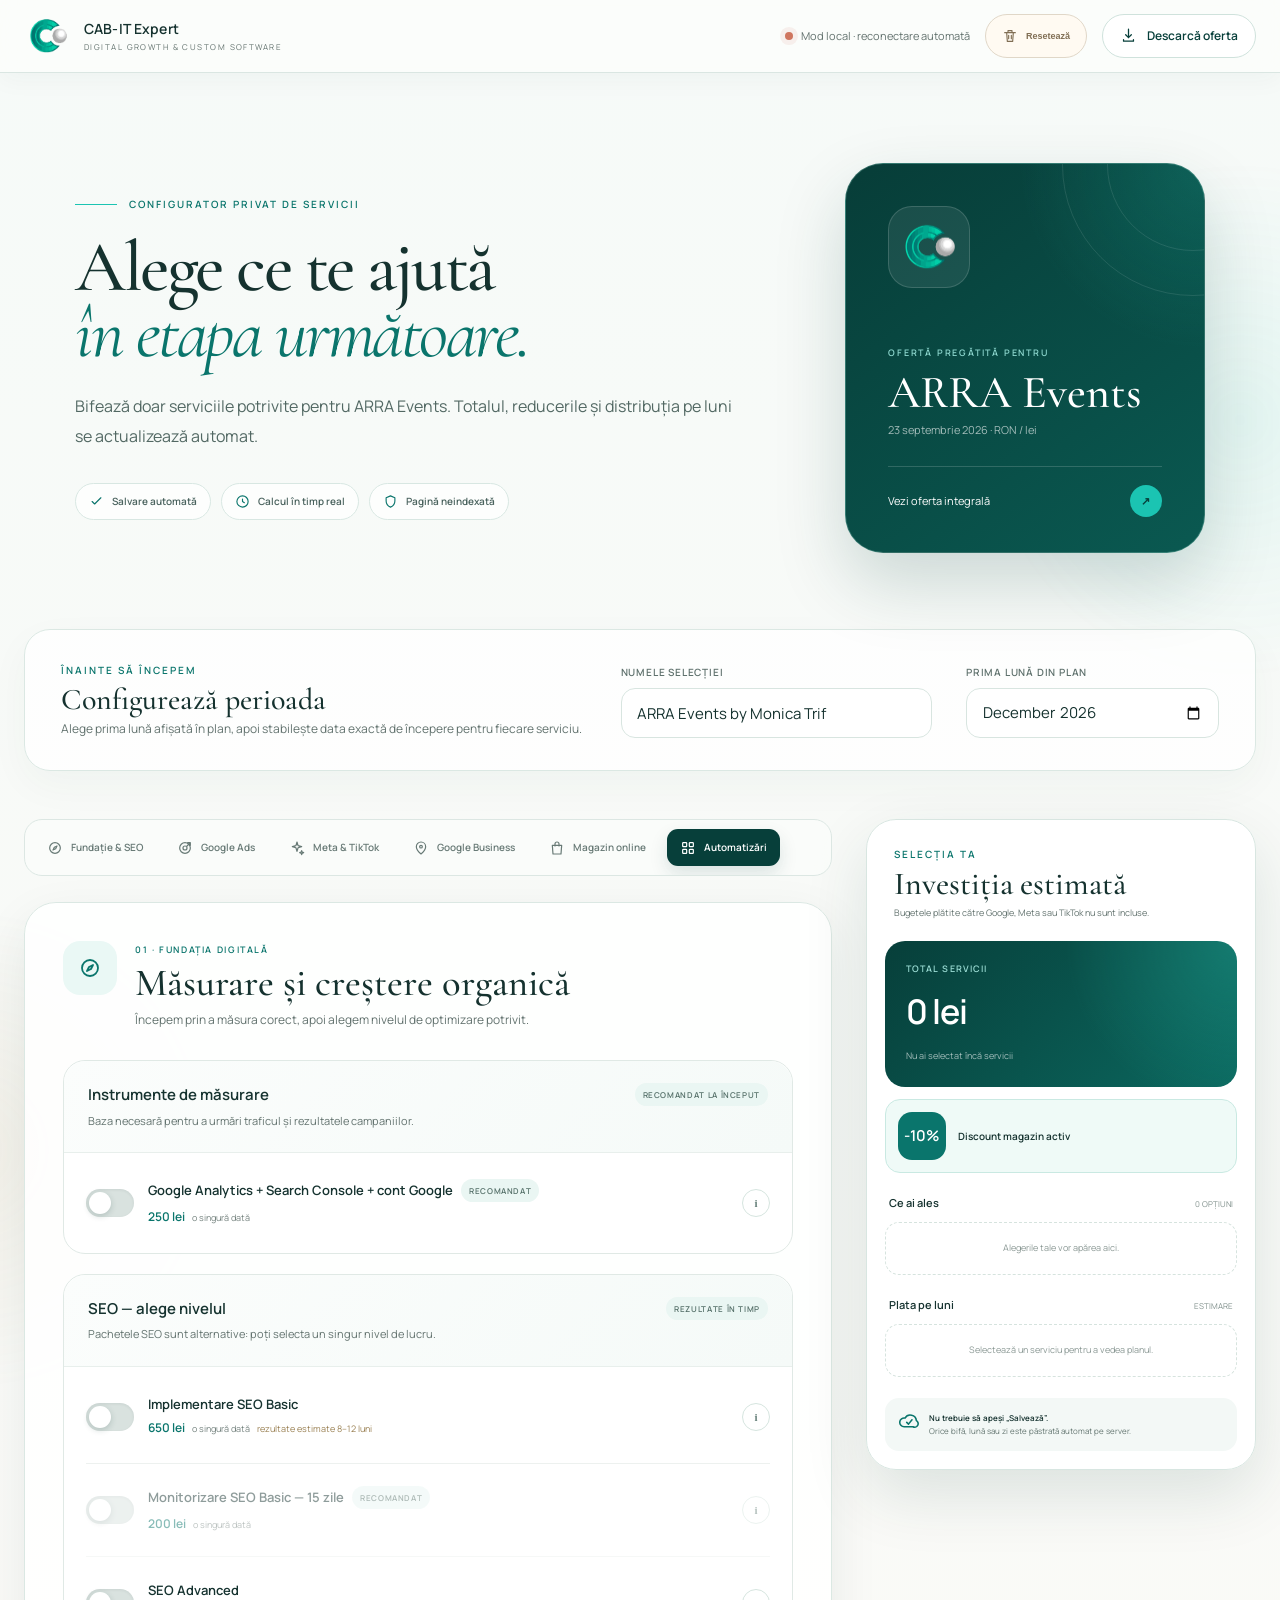
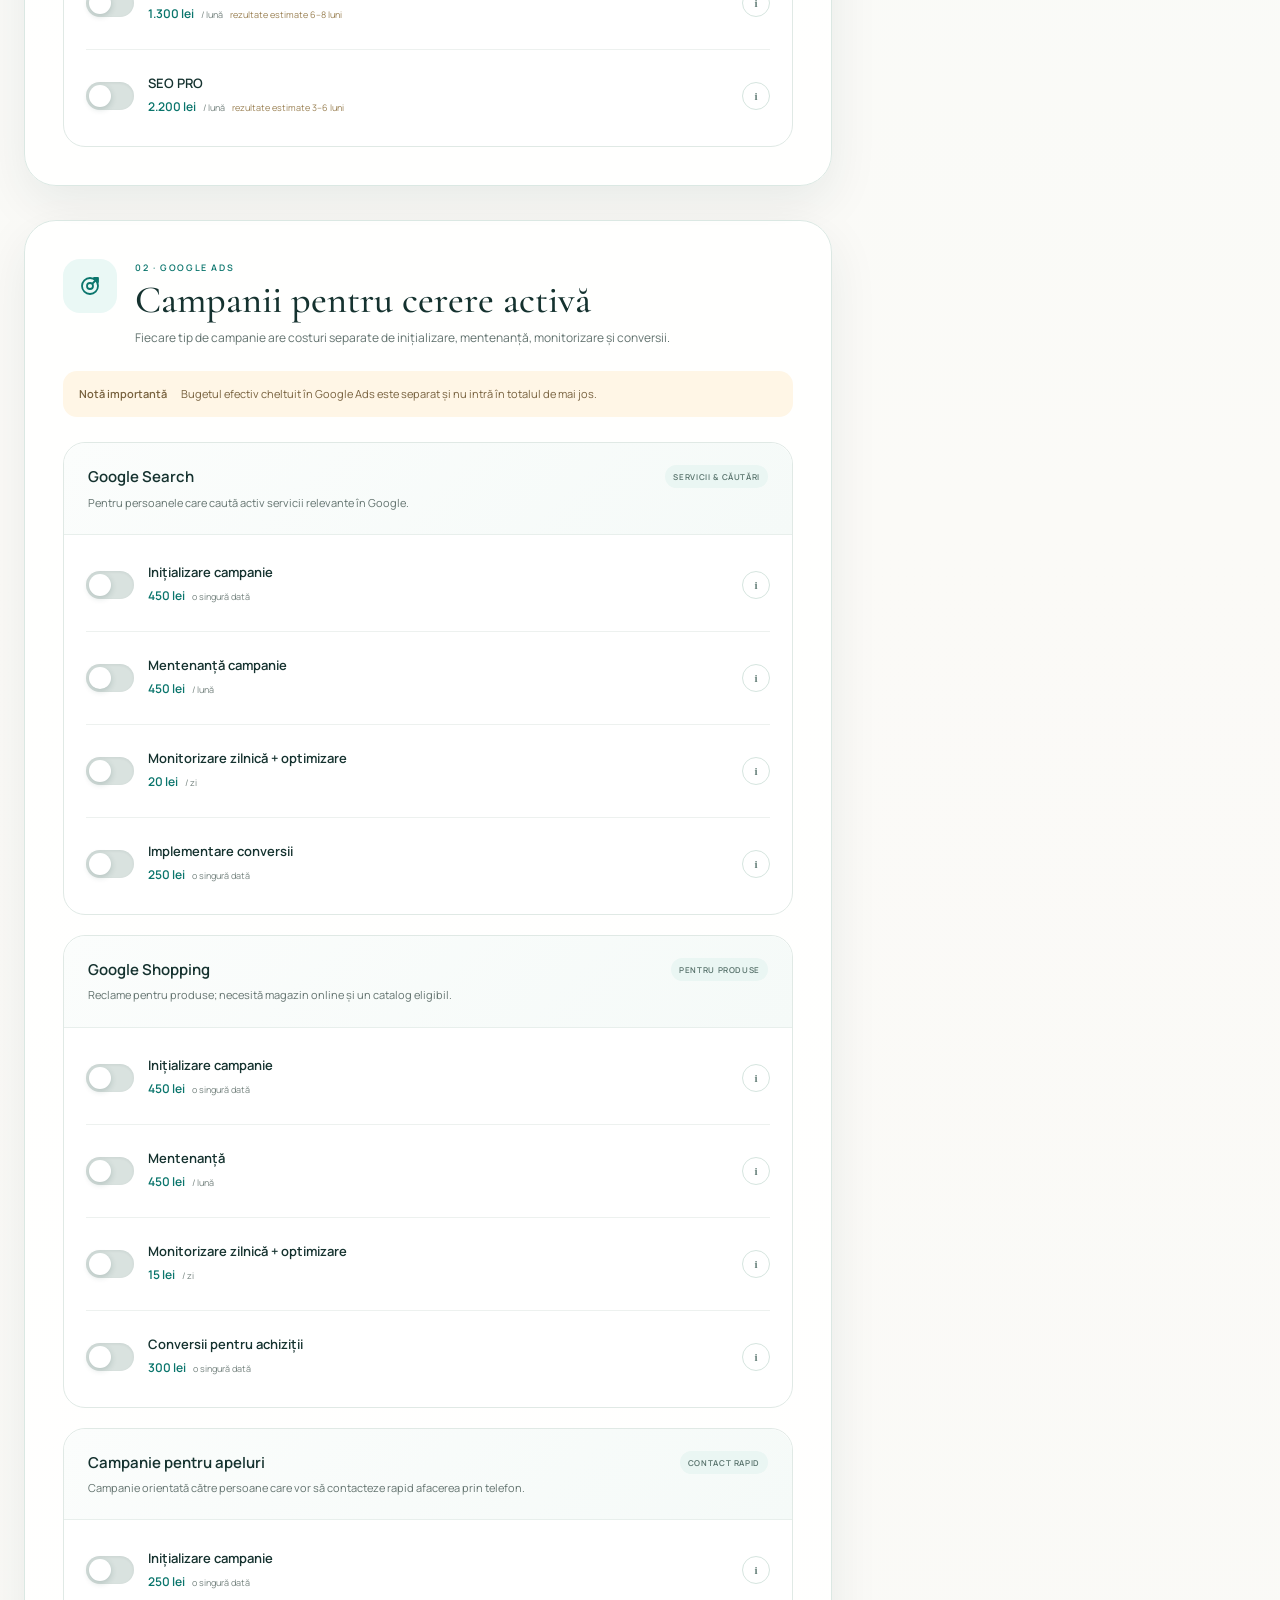
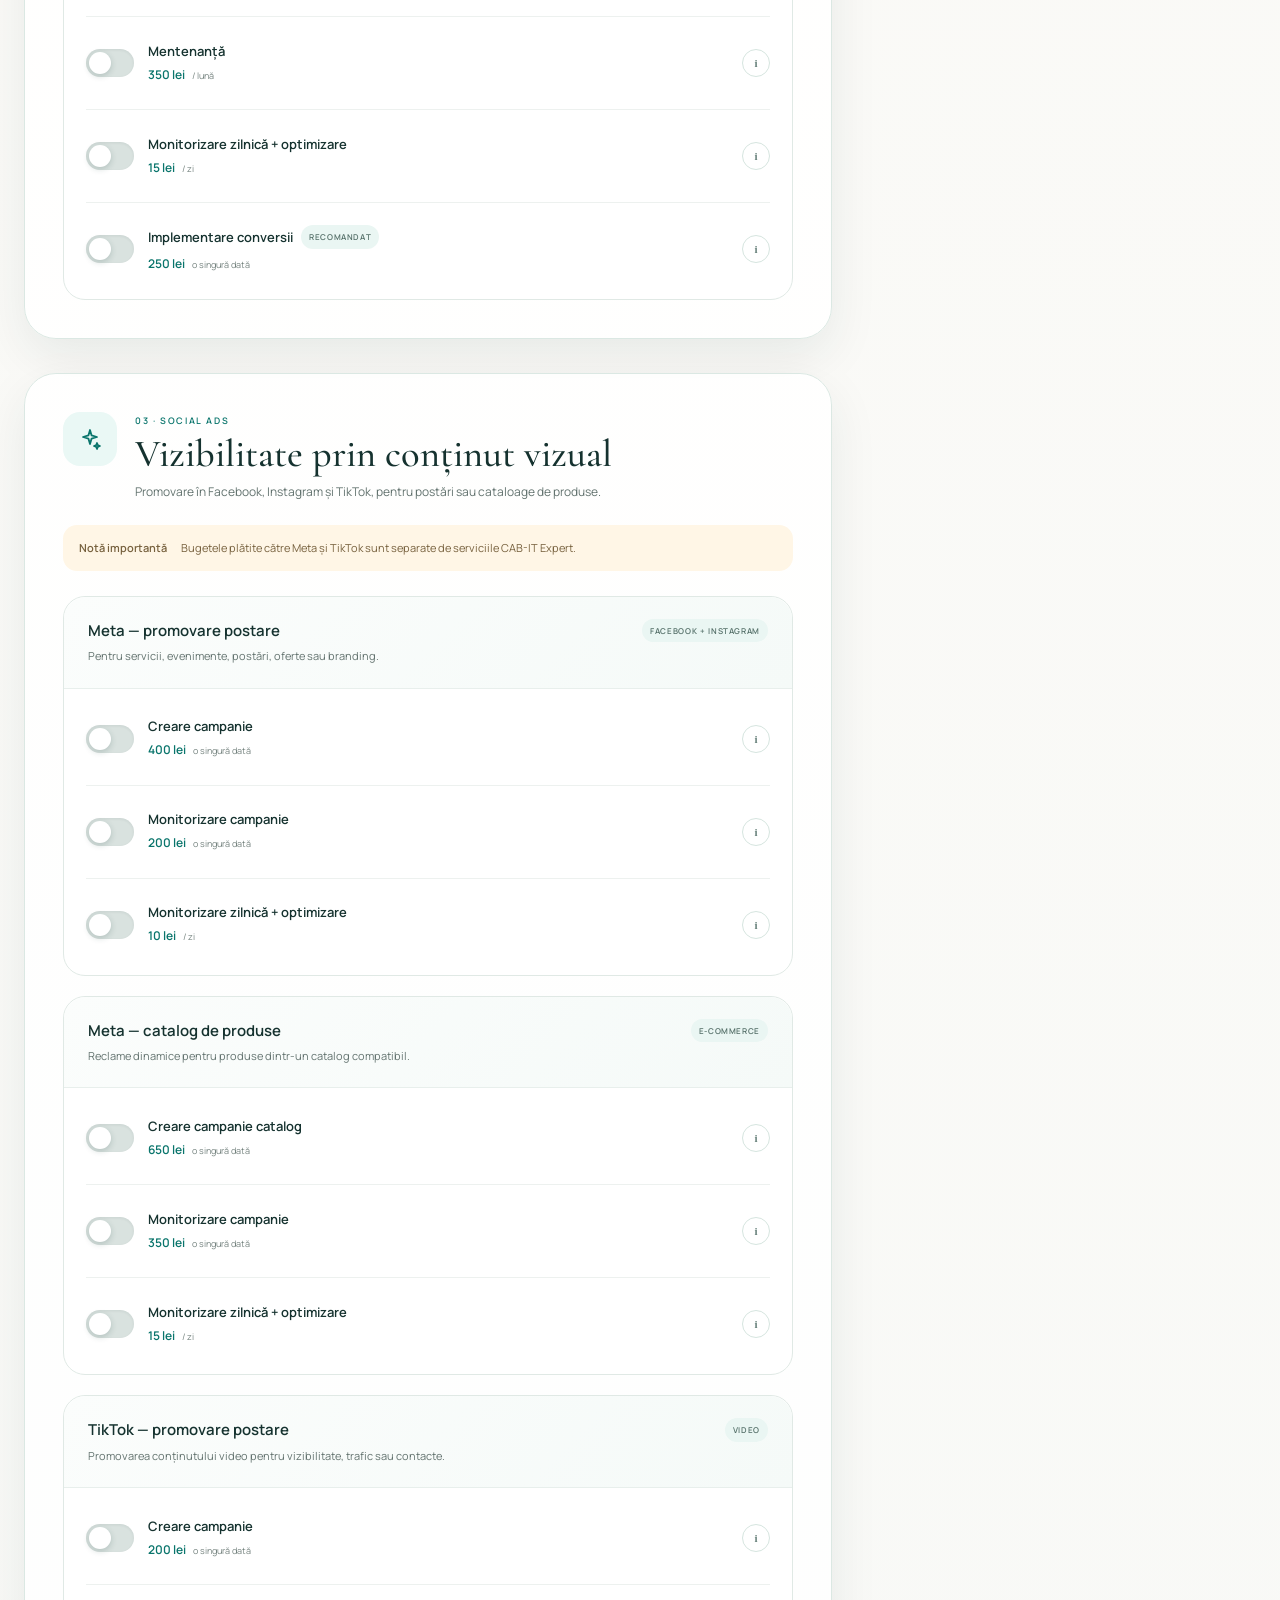
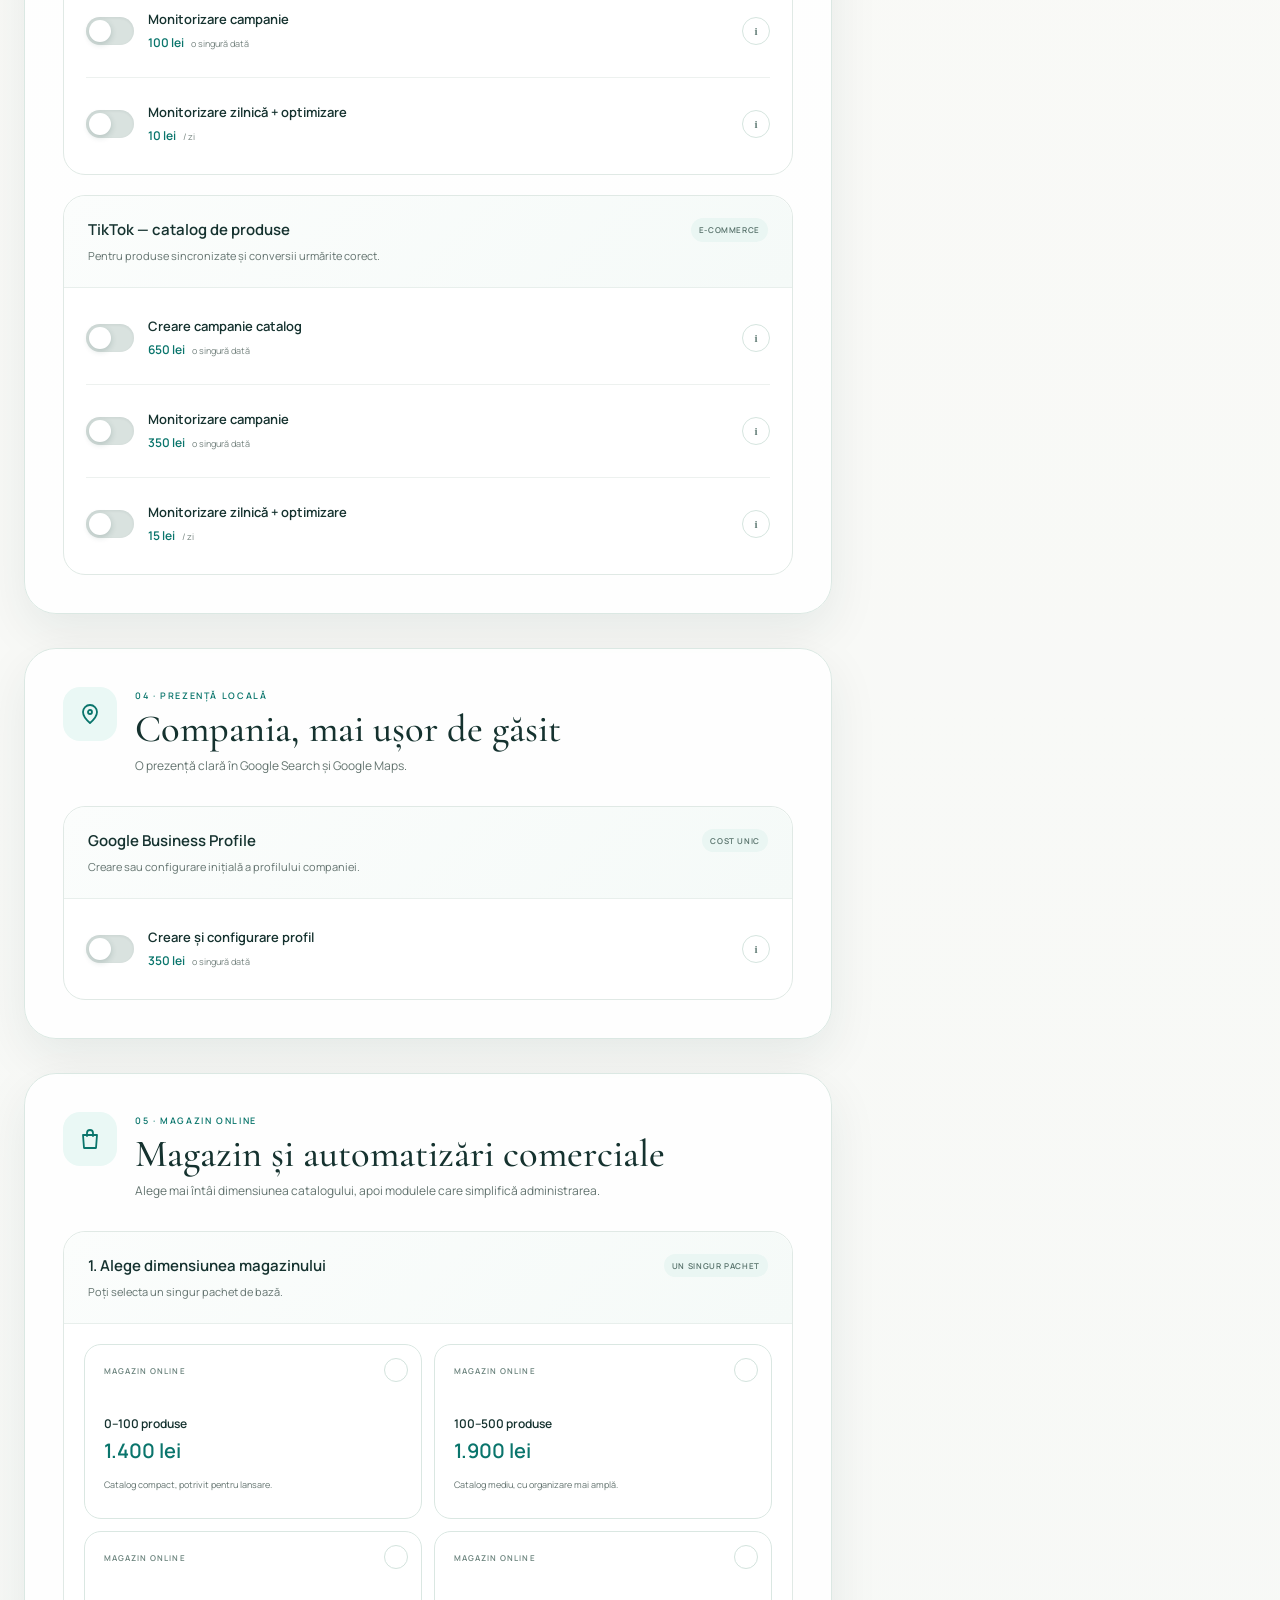
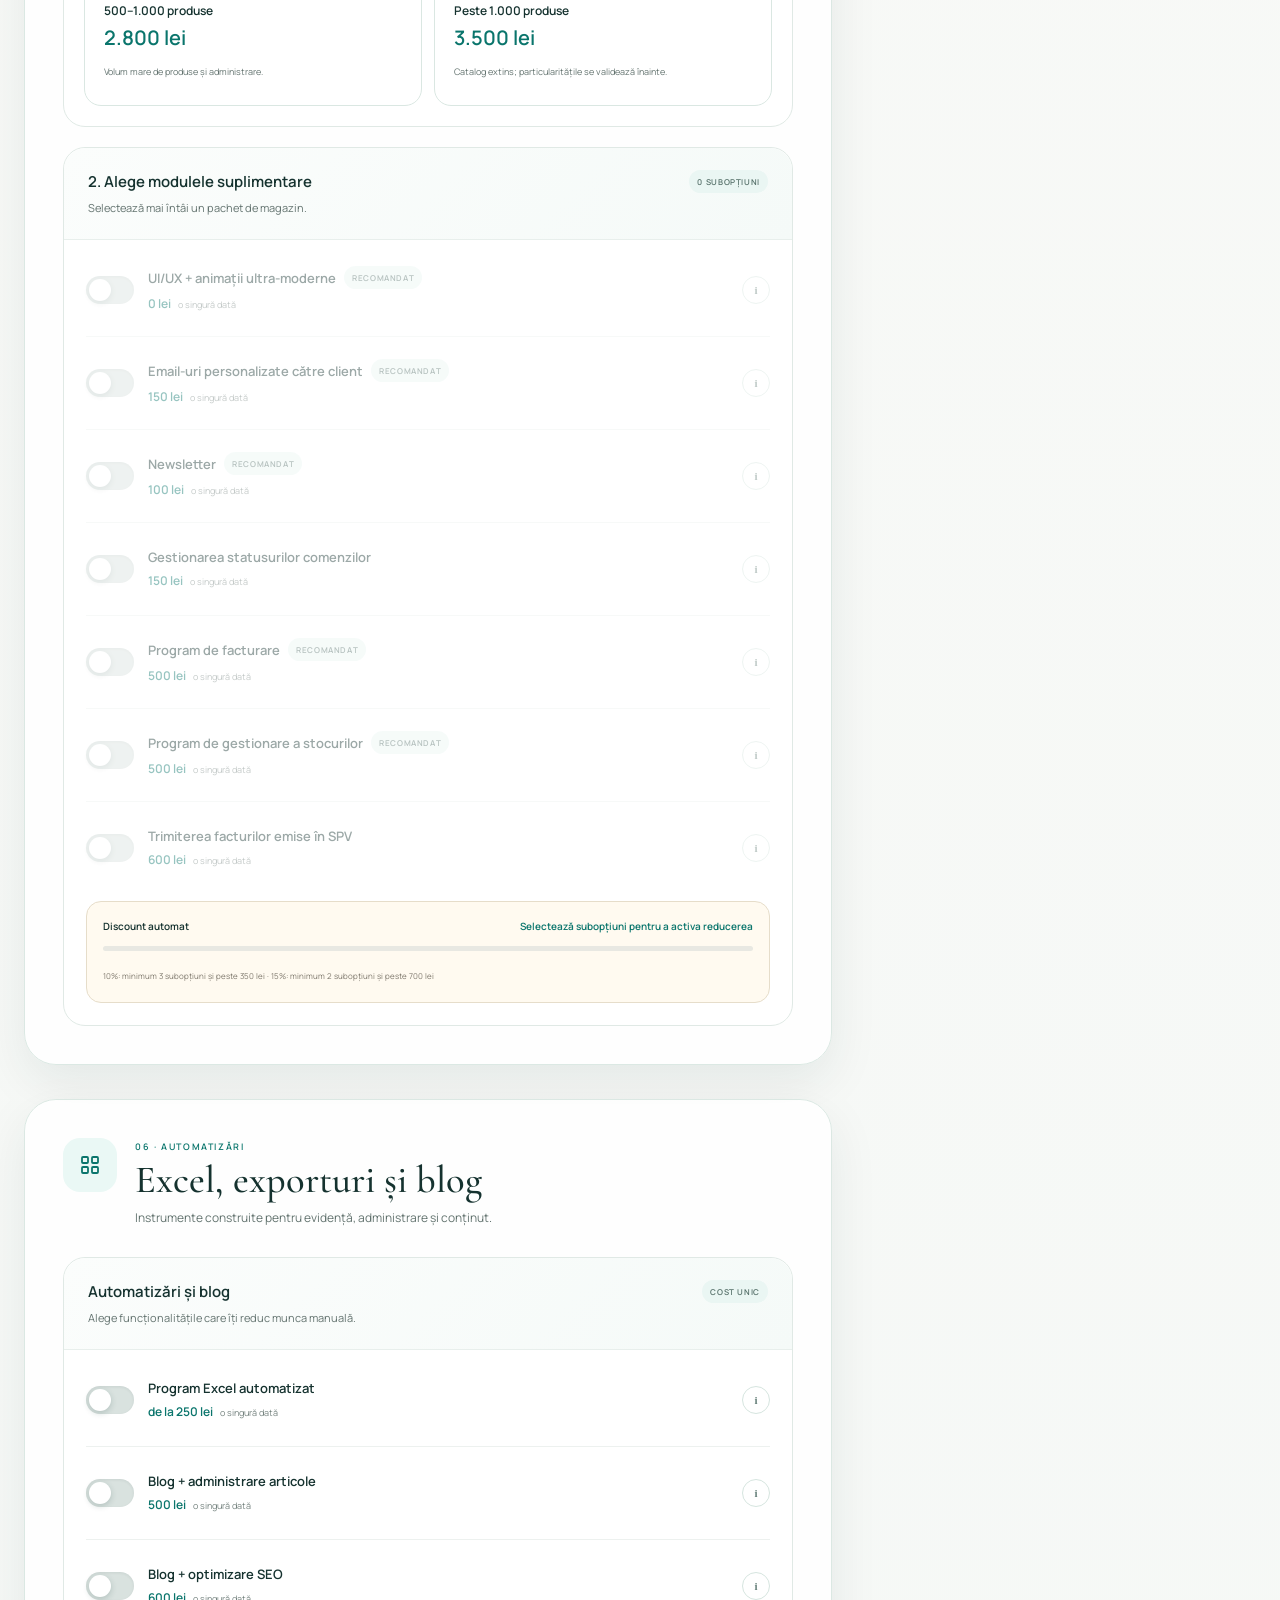
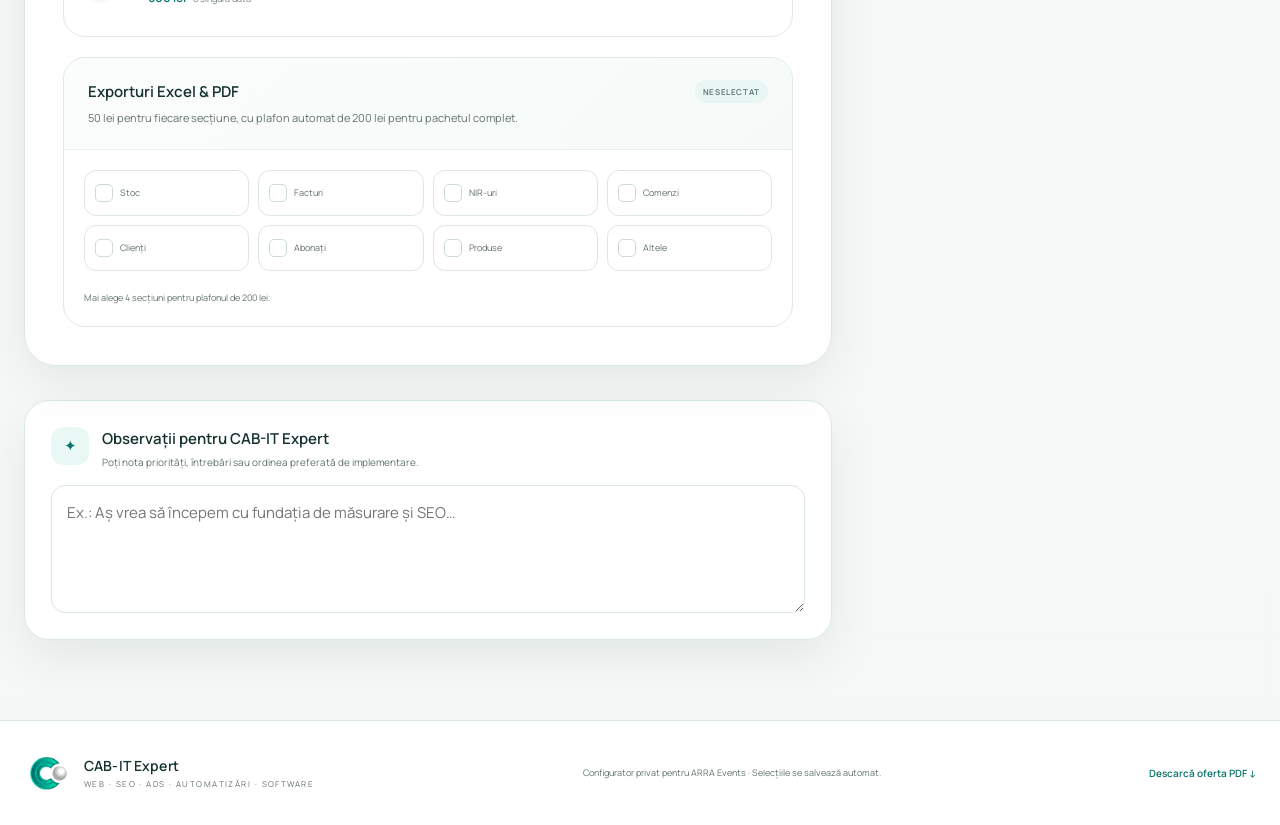
==== cabitexpert/alege-urmatoarele-servicii/index.html @ 5312bb52 "Add private CAB-IT service configurator" ====
<!doctype html>
<html lang="ro">
<head>
  <meta charset="utf-8">
  <meta name="viewport" content="width=device-width, initial-scale=1, viewport-fit=cover">
  <meta name="robots" content="noindex, nofollow, noarchive, nosnippet, noimageindex">
  <meta name="googlebot" content="noindex, nofollow, noarchive, nosnippet, noimageindex">
  <meta name="referrer" content="same-origin">
  <meta name="theme-color" content="#083f3a">
  <title>Alege următoarele servicii | CAB-IT Expert</title>
  <link rel="stylesheet" href="assets/styles.css?v=20260923-3">
</head>
<body>
  <div class="ambient ambient-one" aria-hidden="true"></div>
  <div class="ambient ambient-two" aria-hidden="true"></div>

  <header class="topbar">
    <a class="brand" href="https://cab-it.ro/" target="_blank" rel="noopener noreferrer" aria-label="CAB-IT Expert">
      <img src="assets/cab-it-mark.png" width="516" height="484" alt="">
      <span><strong>CAB-IT Expert</strong><small>Digital Growth &amp; Custom Software</small></span>
    </a>
    <div class="top-actions">
      <div class="save-state" id="save-state" role="status" aria-live="polite">
        <span class="save-dot"></span><span id="save-label">Se conectează…</span>
      </div>
      <button class="reset-button" id="reset-selection" type="button">
        <svg viewBox="0 0 24 24" aria-hidden="true"><path d="M4 7h16M9 7V4h6v3m-8 0 1 13h8l1-13M10 11v5m4-5v5"/></svg>
        <span>Resetează</span>
      </button>
      <a class="pdf-button" href="oferta-cab-it-expert-arra-events-2026.pdf" download>
        <svg viewBox="0 0 24 24" aria-hidden="true"><path d="M12 3v12m0 0 4-4m-4 4-4-4M5 18v2h14v-2"/></svg>
        <span>Descarcă oferta</span>
      </a>
    </div>
  </header>

  <main>
    <section class="hero">
      <div class="hero-copy">
        <p class="kicker"><span></span> CONFIGURATOR PRIVAT DE SERVICII</p>
        <h1>Alege ce te ajută<br><em>în etapa următoare.</em></h1>
        <p class="hero-lead">Bifează doar serviciile potrivite pentru ARRA Events. Totalul, reducerile și distribuția pe luni se actualizează automat.</p>
        <div class="hero-pills" aria-label="Avantaje">
          <span><svg viewBox="0 0 24 24" aria-hidden="true"><path d="m5 12 4 4L19 6"/></svg> Salvare automată</span>
          <span><svg viewBox="0 0 24 24" aria-hidden="true"><path d="M12 21a9 9 0 1 0 0-18 9 9 0 0 0 0 18Zm0-13v4l3 2"/></svg> Calcul în timp real</span>
          <span><svg viewBox="0 0 24 24" aria-hidden="true"><path d="M12 3 5 6v5c0 4.6 2.8 8 7 10 4.2-2 7-5.4 7-10V6l-7-3Z"/></svg> Pagină neindexată</span>
        </div>
      </div>
      <div class="hero-card">
        <div class="hero-mark"><img src="assets/cab-it-mark.png" width="516" height="484" alt="CAB-IT Expert"></div>
        <p>OFERTĂ PREGĂTITĂ PENTRU</p>
        <h2>ARRA Events</h2>
        <span>23 septembrie 2026 · RON / lei</span>
        <a href="oferta-cab-it-expert-arra-events-2026.pdf" target="_blank" rel="noopener noreferrer">Vezi oferta integrală <b>↗</b></a>
      </div>
    </section>

    <section class="setup-panel" aria-labelledby="setup-title">
      <div>
        <p class="section-number">ÎNAINTE SĂ ÎNCEPEM</p>
        <h2 id="setup-title">Configurează perioada</h2>
        <p>Alege prima lună afișată în plan, apoi stabilește data exactă de începere pentru fiecare serviciu.</p>
      </div>
      <label class="field">
        <span>Numele selecției</span>
        <input id="client-name" type="text" maxlength="100" value="ARRA Events by Monica Trif" autocomplete="organization">
      </label>
      <label class="field">
        <span>Prima lună din plan</span>
        <input id="start-month" type="month">
      </label>
    </section>

    <div class="page-grid">
      <div class="catalog-column">
        <nav class="category-nav" id="category-nav" aria-label="Categorii de servicii"></nav>
        <div id="catalog" class="catalog" aria-live="polite"></div>
        <section class="notes-panel">
          <div class="notes-icon" aria-hidden="true">✦</div>
          <div>
            <label for="selection-notes">Observații pentru CAB-IT Expert</label>
            <p>Poți nota priorități, întrebări sau ordinea preferată de implementare.</p>
          </div>
          <textarea id="selection-notes" maxlength="1500" rows="4" placeholder="Ex.: Aș vrea să începem cu fundația de măsurare și SEO…"></textarea>
        </section>
      </div>

      <aside class="summary" id="summary" aria-labelledby="summary-title">
        <div class="summary-head">
          <p class="section-number">SELECȚIA TA</p>
          <h2 id="summary-title">Investiția estimată</h2>
          <p>Bugetele plătite către Google, Meta sau TikTok nu sunt incluse.</p>
        </div>
        <div class="total-card">
          <span>Total servicii</span>
          <strong id="grand-total">0 lei</strong>
          <small id="total-caption">Nu ai selectat încă servicii</small>
        </div>
        <div class="discount-card" id="discount-card" hidden>
          <span class="discount-badge" id="discount-badge">-10%</span>
          <div><strong>Discount magazin activ</strong><small id="discount-copy"></small></div>
        </div>
        <div class="summary-section">
          <div class="summary-title-row"><h3>Ce ai ales</h3><span id="selected-count">0 opțiuni</span></div>
          <div id="selected-list" class="selected-list"><p class="empty-state">Alegerile tale vor apărea aici.</p></div>
        </div>
        <div class="summary-section">
          <div class="summary-title-row"><h3>Plata pe luni</h3><span>estimare</span></div>
          <div id="monthly-plan" class="monthly-plan"><p class="empty-state">Selectează un serviciu pentru a vedea planul.</p></div>
        </div>
        <div class="autosave-note">
          <svg viewBox="0 0 24 24" aria-hidden="true"><path d="M7 18a5 5 0 1 1 1-9.9A7 7 0 0 1 21 11a4 4 0 0 1-4 7H7Zm3-5 2 2 4-5"/></svg>
          <p><strong>Nu trebuie să apeși „Salvează”.</strong> Orice bifă, lună sau zi este păstrată automat pe server.</p>
        </div>
      </aside>
    </div>
  </main>

  <button class="mobile-total" id="mobile-total" type="button" aria-controls="summary">
    <span><small>Total estimat</small><strong id="mobile-total-value">0 lei</strong></span><b>Vezi sumarul ↑</b>
  </button>

  <div class="toast" id="toast" role="status" aria-live="polite"></div>

  <footer>
    <div class="footer-brand"><img src="assets/cab-it-mark.png" width="516" height="484" alt=""><span><strong>CAB-IT Expert</strong><small>Web · SEO · Ads · Automatizări · Software</small></span></div>
    <p>Configurator privat pentru ARRA Events · Selecțiile se salvează automat.</p>
    <a href="oferta-cab-it-expert-arra-events-2026.pdf" download>Descarcă oferta PDF ↓</a>
  </footer>

  <script src="assets/config.js?v=20260923-3"></script>
  <script src="assets/app.js?v=20260923-3"></script>
</body>
</html>
---- cabitexpert/alege-urmatoarele-servicii/assets/styles.css ----
@font-face{font-family:Manrope;src:url('../../../assets/fonts/manrope.ttf') format('truetype');font-display:swap;font-weight:400}
@font-face{font-family:Manrope;src:url('../../../assets/fonts/manrope-semibold.ttf') format('truetype');font-display:swap;font-weight:600 800}
@font-face{font-family:Cormorant;src:url('../../../assets/fonts/cormorant-medium.ttf') format('truetype');font-display:swap;font-weight:500}
@font-face{font-family:Cormorant;src:url('../../../assets/fonts/cormorant-italic.ttf') format('truetype');font-display:swap;font-style:italic}
:root{--ink:#15322f;--muted:#63736f;--teal:#0a756c;--teal-dark:#073f3a;--mint:#1bc4b2;--mint-pale:#eaf8f5;--cream:#fbfaf7;--sand:#f0e8d9;--gold:#b59662;--line:#dfe8e4;--white:#fff;--danger:#a2473d;--shadow:0 18px 50px rgba(15,57,52,.08);--radius:26px;--ease:cubic-bezier(.2,.8,.2,1)}
*{box-sizing:border-box}
html{scroll-behavior:smooth;scroll-padding-top:104px}
body{margin:0;color:var(--ink);background:linear-gradient(180deg,#f6faf8 0,#fbfaf7 24%,#f5f8f6 100%);font-family:Manrope,Arial,sans-serif;font-size:15px;line-height:1.65;min-width:320px}
button,input,textarea{font:inherit}
button,a{color:inherit}
button{cursor:pointer}
a{text-decoration:none}
svg{display:block;fill:none;stroke:currentColor;stroke-width:1.8;stroke-linecap:round;stroke-linejoin:round}
.ambient{position:fixed;pointer-events:none;z-index:-1;border-radius:50%;filter:blur(2px)}
.ambient-one{width:540px;height:540px;right:-230px;top:150px;background:radial-gradient(circle,rgba(27,196,178,.09),transparent 68%)}
.ambient-two{width:500px;height:500px;left:-280px;top:900px;background:radial-gradient(circle,rgba(181,150,98,.1),transparent 68%)}
.topbar{position:sticky;z-index:50;top:0;display:flex;align-items:center;justify-content:space-between;gap:24px;padding:12px max(24px,calc((100vw - 1480px)/2));border-bottom:1px solid rgba(211,226,220,.8);background:rgba(252,253,251,.88);backdrop-filter:blur(20px);box-shadow:0 8px 24px rgba(18,58,53,.035)}
.brand,.footer-brand{display:flex;align-items:center;gap:12px}
.brand img,.footer-brand img{width:48px;height:48px;object-fit:contain}
.brand span,.footer-brand span{display:grid;line-height:1.2}
.brand strong,.footer-brand strong{font-size:14px;letter-spacing:.01em}
.brand small,.footer-brand small{margin-top:4px;color:var(--muted);font-size:8px;letter-spacing:.18em;text-transform:uppercase}
.top-actions{display:flex;align-items:center;gap:15px}
.save-state{display:flex;align-items:center;gap:8px;color:var(--muted);font-size:11px;white-space:nowrap}
.save-dot{width:8px;height:8px;border-radius:50%;background:#d7a84d;box-shadow:0 0 0 5px rgba(215,168,77,.1);animation:pulse 1.4s infinite}
.save-state.saved .save-dot{background:#17ad78;box-shadow:0 0 0 5px rgba(23,173,120,.1);animation:none}
.save-state.synced .save-dot{background:#2a9fc7;box-shadow:0 0 0 5px rgba(42,159,199,.1)}
.save-state.offline .save-dot{background:#cf765f;box-shadow:0 0 0 5px rgba(207,118,95,.1);animation:none}
@keyframes pulse{50%{opacity:.45;transform:scale(.85)}}
.pdf-button{display:flex;align-items:center;gap:10px;padding:11px 17px;border:1px solid #cfe2dc;border-radius:999px;color:var(--teal-dark);background:white;font-size:12px;font-weight:700;transition:.25s var(--ease)}
.pdf-button svg{width:17px;height:17px}.pdf-button:hover{transform:translateY(-2px);border-color:#93c9bd;box-shadow:0 9px 26px rgba(9,93,84,.1)}
main{width:min(1480px,calc(100% - 48px));margin:auto;padding-bottom:80px}
.hero{display:grid;grid-template-columns:minmax(0,1.3fr) minmax(340px,.7fr);gap:clamp(50px,8vw,130px);align-items:center;padding:90px 4vw 76px}
.kicker,.section-number{margin:0;color:var(--teal);font-size:10px;font-weight:700;letter-spacing:.2em;text-transform:uppercase}
.kicker{display:flex;align-items:center;gap:12px}.kicker span{width:42px;height:1px;background:var(--mint)}
.hero h1{margin:22px 0 24px;font:500 clamp(52px,5.6vw,86px)/.93 Cormorant,Georgia,serif;letter-spacing:-.035em}.hero h1 em{color:var(--teal);font-weight:500}
.hero-lead{max-width:660px;margin:0;color:#526863;font-size:16px;line-height:1.85}
.hero-pills{display:flex;flex-wrap:wrap;gap:10px;margin-top:32px}.hero-pills span{display:flex;align-items:center;gap:8px;padding:9px 13px;border:1px solid #d8e7e2;border-radius:999px;background:rgba(255,255,255,.7);color:#49625d;font-size:10px;font-weight:600}.hero-pills svg{width:15px;height:15px;color:var(--teal)}
.hero-card{position:relative;overflow:hidden;min-height:390px;padding:42px;border:1px solid rgba(144,205,194,.32);border-radius:38px;color:white;background:radial-gradient(circle at 100% 0,rgba(39,210,190,.18),transparent 35%),linear-gradient(145deg,#073d38,#0a5951);box-shadow:0 30px 70px rgba(5,61,55,.18)}
.hero-card::before,.hero-card::after{content:'';position:absolute;border:1px solid rgba(255,255,255,.1);border-radius:50%}.hero-card::before{width:260px;height:260px;right:-120px;top:-130px}.hero-card::after{width:170px;height:170px;right:-75px;top:-85px}
.hero-mark{display:grid;place-items:center;width:82px;height:82px;margin-bottom:58px;border:1px solid rgba(255,255,255,.15);border-radius:24px;background:rgba(255,255,255,.08)}
.hero-mark img{width:65px;height:65px;object-fit:contain}
.hero-card>p{margin:0;color:#8ed8cf;font-size:9px;font-weight:700;letter-spacing:.2em}.hero-card h2{margin:8px 0 2px;font:500 46px/1 Cormorant,serif}.hero-card>span{color:rgba(255,255,255,.62);font-size:11px}.hero-card>a{position:absolute;left:42px;right:42px;bottom:35px;display:flex;align-items:center;justify-content:space-between;padding-top:18px;border-top:1px solid rgba(255,255,255,.16);color:white;font-size:11px}.hero-card>a b{display:grid;width:32px;height:32px;place-items:center;border-radius:50%;background:var(--mint);color:var(--teal-dark)}
.setup-panel{display:grid;grid-template-columns:1.35fr .8fr .65fr;gap:34px;align-items:end;margin-bottom:48px;padding:32px 36px;border:1px solid #dbe8e3;border-radius:var(--radius);background:rgba(255,255,255,.78);box-shadow:0 14px 40px rgba(11,68,61,.04)}
.setup-panel h2{margin:4px 0 3px;font:500 30px/1.1 Cormorant,serif}.setup-panel>div>p:last-child{margin:0;color:var(--muted);font-size:12px}.field{display:grid;gap:8px}.field span{color:#5f716d;font-size:10px;font-weight:700;letter-spacing:.08em;text-transform:uppercase}.field input,.notes-panel textarea{width:100%;border:1px solid #d8e5e0;border-radius:14px;outline:0;background:#fff;color:var(--ink);transition:.2s}.field input{height:50px;padding:0 15px}.field input:focus,.notes-panel textarea:focus{border-color:#6fc7b9;box-shadow:0 0 0 4px rgba(27,196,178,.09)}
.page-grid{display:grid;grid-template-columns:minmax(0,1fr) 390px;gap:34px;align-items:start}
.catalog-column{min-width:0}.category-nav{position:sticky;z-index:30;top:74px;display:flex;gap:8px;overflow:auto;margin-bottom:26px;padding:9px;border:1px solid #dce7e3;border-radius:18px;background:rgba(250,252,250,.9);backdrop-filter:blur(16px);scrollbar-width:none}.category-nav::-webkit-scrollbar{display:none}.category-nav a{display:flex;flex:0 0 auto;align-items:center;gap:8px;padding:10px 13px;border-radius:11px;color:#687a76;font-size:10px;font-weight:700;white-space:nowrap;transition:.2s}.category-nav a svg{width:16px;height:16px}.category-nav a:hover,.category-nav a.active{color:#fff;background:var(--teal-dark);box-shadow:0 8px 18px rgba(7,63,58,.13)}
.catalog{display:grid;gap:34px}.category{scroll-margin-top:145px;padding:clamp(24px,3vw,38px);border:1px solid #dbe8e3;border-radius:32px;background:rgba(255,255,255,.86);box-shadow:var(--shadow)}
.category-heading{display:flex;align-items:flex-start;gap:18px;margin-bottom:30px}.category-icon{display:grid;flex:0 0 54px;width:54px;height:54px;place-items:center;border-radius:17px;color:var(--teal);background:var(--mint-pale)}.category-icon svg{width:24px;height:24px}.category-heading p{margin:2px 0 6px;color:var(--teal);font-size:9px;font-weight:700;letter-spacing:.18em}.category-heading h2{margin:0 0 8px;font:500 clamp(30px,3vw,42px)/1 Cormorant,serif}.category-heading span{display:block;max-width:650px;color:var(--muted);font-size:12px}.category-notice{display:flex;gap:14px;margin:-7px 0 25px;padding:14px 16px;border-radius:14px;background:#fff6e6;color:#77613e;font-size:11px}.category-notice b{white-space:nowrap}.bundle-list{display:grid;gap:20px}.bundle{overflow:visible;border:1px solid #e0e9e5;border-radius:22px;background:#fff}.bundle>header{display:flex;align-items:flex-start;justify-content:space-between;gap:20px;padding:22px 24px;border-bottom:1px solid #e8efec;background:linear-gradient(135deg,#fbfdfc,#f5faf8);border-radius:22px 22px 0 0}.bundle>header h3{margin:0 0 4px;font-size:15px}.bundle>header p{margin:0;color:var(--muted);font-size:11px}.bundle>header>span,.mini-badge{flex:0 0 auto;padding:5px 8px;border-radius:999px;color:#557069;background:#eaf6f3;font-size:8px;font-weight:700;letter-spacing:.08em;text-transform:uppercase}.option-list{padding:4px 22px}.service-option{position:relative;border-bottom:1px solid #edf1ef;transition:.22s}.service-option:last-child{border:0}.service-option.selected{margin-inline:-10px;padding-inline:10px;border-radius:15px;background:linear-gradient(90deg,rgba(234,248,245,.8),transparent)}.service-option.disabled{opacity:.48}.option-main{position:relative;display:grid;grid-template-columns:auto minmax(0,1fr) auto;gap:14px;align-items:center;min-height:92px;padding:16px 0}.switch{position:relative;width:48px;height:28px;padding:0;border:0;border-radius:999px;background:#d9e2df;box-shadow:inset 0 1px 3px rgba(24,54,50,.08);transition:.25s}.switch span{position:absolute;width:22px;height:22px;left:3px;top:3px;border-radius:50%;background:#fff;box-shadow:0 2px 6px rgba(20,60,55,.2);transition:.25s var(--ease)}.switch[aria-checked=true]{background:linear-gradient(135deg,#20c9b4,#079587);box-shadow:0 5px 14px rgba(11,152,137,.23)}.switch[aria-checked=true] span{transform:translateX(20px)}.switch:focus-visible,.info-button:focus-visible,.stepper button:focus-visible,.package-card:focus-visible,.export-chip:focus-visible{outline:2px solid var(--teal);outline-offset:3px}.option-title-line{display:flex;flex-wrap:wrap;align-items:center;gap:8px}.option-title-line h4{margin:0;font-size:13px;line-height:1.4}.price-line{display:flex;flex-wrap:wrap;align-items:baseline;gap:7px;margin-top:5px}.price-line strong{color:var(--teal);font-size:12px}.price-line span{color:#75837f;font-size:9px}.price-line small{color:#9a8053;font-size:9px}.info-button{display:grid;width:28px;height:28px;place-items:center;border:1px solid #d6e5df;border-radius:50%;color:#66807a;background:white;font:600 11px Georgia,serif}.info-button:hover,.info-button[aria-expanded=true]{color:white;border-color:var(--teal);background:var(--teal)}.tooltip{position:absolute;z-index:20;right:0;top:73px;width:min(310px,calc(100vw - 80px));padding:14px 16px;border:1px solid #cfe2dc;border-radius:13px;color:#f4fffc;background:#174c46;box-shadow:0 14px 35px rgba(7,56,51,.2);font-size:10px;line-height:1.6;opacity:0;visibility:hidden;transform:translateY(-5px);transition:.2s}.tooltip::before{content:'';position:absolute;right:8px;top:-5px;width:9px;height:9px;background:#174c46;transform:rotate(45deg)}.tooltip.open{opacity:1;visibility:visible;transform:none}
.period-control,.date-control{margin:0 0 15px 62px;padding:15px;border:1px solid #d9e8e3;border-radius:16px;background:#f8fbfa}.period-control{display:flex;align-items:center;justify-content:space-between;gap:20px}.period-control>div:first-child,.date-heading{display:flex;align-items:center;gap:10px}.period-control svg,.date-heading svg{width:21px;height:21px;color:var(--teal)}.period-control span,.date-heading span{display:grid}.period-control strong,.date-heading strong{font-size:10px}.period-control small,.date-heading small{color:var(--muted);font-size:9px}.stepper{display:flex;align-items:center;overflow:hidden;border:1px solid #d5e3de;border-radius:12px;background:white}.stepper button{width:35px;height:35px;border:0;background:white;color:var(--teal);font-size:18px}.stepper button:hover{background:var(--mint-pale)}.stepper output{min-width:76px;text-align:center;font-size:10px;font-weight:700}.date-control{display:grid;gap:13px}.date-add{display:grid;grid-template-columns:minmax(0,1fr) auto;gap:8px}.date-add input{min-width:0;height:42px;padding:0 12px;border:1px solid #d5e3de;border-radius:11px;color:var(--ink);background:white}.date-add button{padding:0 16px;border:0;border-radius:11px;color:white;background:var(--teal);font-size:10px;font-weight:700}.date-chips{display:flex;flex-wrap:wrap;gap:7px}.date-chips button{padding:7px 10px;border:1px solid #cfe2dc;border-radius:999px;color:#48635d;background:white;font-size:9px}.date-chips span{margin-left:5px;color:#b25146;font-size:13px}
.store-packages{margin-bottom:20px}.text-button{border:0;background:transparent;color:#a14e43;font-size:10px;font-weight:700}.package-grid{display:grid;grid-template-columns:repeat(2,minmax(0,1fr));gap:12px;padding:20px}.package-card{position:relative;display:grid;min-height:175px;padding:19px;border:1px solid #dae7e2;border-radius:17px;text-align:left;background:#fff;transition:.23s}.package-card:hover{transform:translateY(-3px);border-color:#8fcabd;box-shadow:0 12px 30px rgba(8,86,77,.09)}.package-card.selected{border:2px solid var(--teal);background:linear-gradient(145deg,#f1fcf9,#fff);box-shadow:0 14px 34px rgba(8,115,104,.12)}.package-check{position:absolute;right:13px;top:13px;display:grid;width:24px;height:24px;place-items:center;border:1px solid #d3e3dd;border-radius:50%;color:transparent;background:white}.package-check svg{width:14px;height:14px}.package-card.selected .package-check{color:white;border-color:var(--teal);background:var(--teal)}.package-card small{color:#6a827c;font-size:8px;font-weight:700;letter-spacing:.13em}.package-card strong{align-self:end;margin-top:22px;font-size:12px}.package-card b{color:var(--teal);font-size:20px}.package-card p{margin:4px 0 0;color:var(--muted);font-size:9px;line-height:1.5}.bundle-disabled .option-list{pointer-events:none}.bundle-disabled .service-option{opacity:.42}.discount-progress{margin:3px 22px 22px;padding:16px;border:1px solid #e6ddca;border-radius:15px;background:#fffaf0}.discount-progress.active{border-color:#9bd4c8;background:#edfaf7}.discount-progress-copy{display:flex;justify-content:space-between;gap:15px;font-size:10px}.discount-progress-copy span{font-weight:700}.discount-progress-copy strong{color:var(--teal);text-align:right}.discount-meter{overflow:hidden;height:5px;margin:11px 0;border-radius:9px;background:#e8e8e2}.discount-meter span{display:block;height:100%;border-radius:inherit;background:linear-gradient(90deg,#d2b070,#15bca9);transition:.35s}.discount-progress small{color:#7d776b;font-size:8px}.export-bundle{margin-top:20px}.export-grid{display:grid;grid-template-columns:repeat(4,minmax(0,1fr));gap:9px;padding:20px}.export-chip{display:flex;align-items:center;gap:7px;min-height:46px;padding:8px 10px;border:1px solid #dce7e3;border-radius:12px;background:white;color:#61716e;font-size:9px}.export-chip span{display:grid;width:18px;height:18px;place-items:center;border:1px solid #cddbd6;border-radius:5px;color:transparent}.export-chip svg{width:12px;height:12px}.export-chip.selected{border-color:#62bdae;color:var(--teal-dark);background:var(--mint-pale);font-weight:700}.export-chip.selected span{color:white;border-color:var(--teal);background:var(--teal)}.export-cap{margin:0 20px 20px;color:var(--teal);font-size:9px}.export-cap.muted{color:var(--muted)}
.notes-panel{display:grid;grid-template-columns:auto 1fr;gap:13px;margin-top:34px;padding:26px;border:1px solid #dbe8e3;border-radius:25px;background:white;box-shadow:var(--shadow)}.notes-icon{display:grid;width:38px;height:38px;place-items:center;border-radius:12px;color:var(--teal);background:var(--mint-pale)}.notes-panel label{font-weight:700}.notes-panel p{margin:2px 0;color:var(--muted);font-size:10px}.notes-panel textarea{grid-column:1/-1;padding:15px;resize:vertical;line-height:1.6}
.summary{position:sticky;top:95px;overflow:hidden;border:1px solid #d8e6e1;border-radius:30px;background:rgba(255,255,255,.94);box-shadow:0 25px 65px rgba(6,55,50,.12)}.summary-head{padding:26px 27px 20px}.summary-head h2{margin:5px 0 6px;font:500 32px/1 Cormorant,serif}.summary-head>p:last-child{margin:0;color:var(--muted);font-size:9px}.total-card{margin:0 18px;padding:21px;border-radius:20px;color:white;background:radial-gradient(circle at 100% 0,rgba(50,217,195,.25),transparent 45%),linear-gradient(135deg,#073f3a,#0b675e)}.total-card span{display:block;color:#9bdcd4;font-size:9px;font-weight:700;letter-spacing:.12em;text-transform:uppercase}.total-card strong{display:block;margin:7px 0 2px;font-size:34px;letter-spacing:-.04em}.total-card small{color:rgba(255,255,255,.63);font-size:9px}.discount-card{display:flex;align-items:center;gap:12px;margin:12px 18px 0;padding:12px;border:1px solid #c9e9e2;border-radius:15px;background:#effaf7}.discount-badge{display:grid;flex:0 0 48px;height:48px;place-items:center;border-radius:14px;color:white;background:var(--teal);font-weight:800}.discount-card div{display:grid}.discount-card strong{font-size:10px}.discount-card small{color:var(--muted);font-size:8px}.summary-section{padding:21px 18px 0}.summary-title-row{display:flex;align-items:center;justify-content:space-between;padding:0 4px 10px}.summary-title-row h3{margin:0;font-size:11px}.summary-title-row>span{color:#80908c;font-size:8px;text-transform:uppercase}.selected-list,.monthly-plan{display:grid;gap:7px}.empty-state{margin:0;padding:18px;border:1px dashed #d6e3de;border-radius:14px;color:#8a9894;text-align:center;font-size:9px}.selected-line{display:flex;align-items:center;justify-content:space-between;gap:12px;padding:10px 12px;border-radius:12px;background:#f6f9f8}.selected-line>div{display:grid;min-width:0}.selected-line strong{overflow:hidden;font-size:9px;text-overflow:ellipsis;white-space:nowrap}.selected-line small{color:var(--muted);font-size:8px}.selected-line>b{flex:0 0 auto;color:var(--teal);font-size:9px}.selected-line.pending{border:1px solid #ead9ba;background:#fffaf1}.selected-line.pending>b{color:#a58043}.smart-warning{display:flex;align-items:flex-start;gap:9px;padding:10px 11px;border:1px solid #efdfbd;border-radius:12px;background:#fff9ec}.smart-warning>span{display:grid;flex:0 0 19px;height:19px;place-items:center;border-radius:50%;color:white;background:#c49a52;font-size:10px;font-weight:800}.smart-warning p{margin:0;color:#786341;font-size:8px}.month-card{overflow:hidden;border:1px solid #dfe8e5;border-radius:13px;background:#fff}.month-card summary{display:flex;align-items:center;justify-content:space-between;padding:12px;cursor:pointer;list-style:none}.month-card summary::-webkit-details-marker{display:none}.month-card summary>span{display:grid}.month-card summary small{color:var(--muted);font-size:8px}.month-card summary strong{font-size:11px}.month-card summary>b{color:var(--teal);font-size:16px;transition:.2s}.month-card[open] summary>b{transform:rotate(45deg)}.month-card>div{padding:0 12px 10px}.month-card p{display:flex;justify-content:space-between;gap:12px;margin:0;padding:7px 0;border-top:1px solid #edf1ef;color:#64736f;font-size:8px}.month-card p span{max-width:75%}.month-card p strong{color:var(--ink);white-space:nowrap}.month-card p.discount-line{color:var(--teal);font-weight:700}.month-card p.discount-line strong{color:var(--teal)}.autosave-note{display:flex;gap:10px;margin:21px 18px 18px;padding:13px;border-radius:14px;background:#f3f8f6}.autosave-note svg{flex:0 0 21px;width:21px;height:21px;color:var(--teal)}.autosave-note p{margin:0;color:#657772;font-size:8px}.autosave-note strong{display:block;color:var(--ink)}
.mobile-total{display:none}.toast{position:fixed;z-index:100;left:50%;bottom:28px;max-width:min(430px,calc(100% - 40px));padding:13px 18px;border-radius:999px;color:white;background:#174c46;box-shadow:0 18px 45px rgba(5,54,49,.25);font-size:10px;opacity:0;pointer-events:none;transform:translate(-50%,20px);transition:.25s}.toast.show{opacity:1;transform:translate(-50%,0)}
footer{display:flex;align-items:center;justify-content:space-between;gap:30px;padding:28px max(24px,calc((100vw - 1480px)/2));border-top:1px solid #d8e5e0;background:#fff}footer>p{margin:0;color:var(--muted);font-size:9px}footer>a{color:var(--teal);font-size:10px;font-weight:700}
@media(max-width:1150px){main{width:min(100% - 36px,1100px)}.hero{grid-template-columns:1fr 360px;padding-inline:1vw}.page-grid{grid-template-columns:minmax(0,1fr) 340px}.setup-panel{grid-template-columns:1fr 1fr}.setup-panel>div{grid-column:1/-1}.export-grid{grid-template-columns:repeat(2,1fr)}}
@media(max-width:900px){body{padding-bottom:82px}.topbar{padding:10px 18px}.brand small{display:none}.save-state{position:absolute;left:50%;transform:translateX(-50%)}.pdf-button span{display:none}.pdf-button{width:42px;height:42px;justify-content:center;padding:0}.hero{grid-template-columns:1fr;padding:64px 3vw 44px}.hero-card{min-height:330px}.page-grid{grid-template-columns:1fr}.summary{position:relative;top:auto;scroll-margin-top:92px}.mobile-total{position:fixed;z-index:45;left:12px;right:12px;bottom:10px;display:flex;align-items:center;justify-content:space-between;padding:12px 16px;border:1px solid rgba(255,255,255,.14);border-radius:18px;color:white;background:rgba(7,63,58,.94);box-shadow:0 16px 45px rgba(5,49,45,.28);backdrop-filter:blur(16px)}.mobile-total span{display:grid;text-align:left}.mobile-total small{color:#8fd6cd;font-size:8px}.mobile-total strong{font-size:17px}.mobile-total>b{font-size:9px}.category-nav{top:70px}.summary{margin-top:8px}.toast{bottom:90px}footer{padding-bottom:105px}}
@media(max-width:620px){main{width:calc(100% - 24px)}.topbar{gap:8px}.brand img{width:42px;height:42px}.brand strong{font-size:12px}.save-state{left:auto;right:68px;transform:none}.save-state span:last-child{display:none}.hero{padding:47px 5px 36px}.hero h1{font-size:49px}.hero-lead{font-size:13px}.hero-pills{gap:6px}.hero-pills span{font-size:8px}.hero-card{min-height:292px;padding:29px;border-radius:28px}.hero-mark{width:66px;height:66px;margin-bottom:40px}.hero-mark img{width:53px;height:53px}.hero-card h2{font-size:39px}.hero-card>a{left:29px;right:29px;bottom:26px}.setup-panel{grid-template-columns:1fr;gap:18px;padding:24px;border-radius:22px}.setup-panel>div{grid-column:auto}.category-nav{margin-inline:-12px;padding:7px;border-radius:0;border-inline:0}.category-nav a{padding:9px 11px}.category{margin-inline:-1px;padding:20px 14px;border-radius:25px}.category-heading{gap:12px}.category-icon{flex-basis:45px;width:45px;height:45px;border-radius:14px}.category-heading h2{font-size:31px}.category-heading span{font-size:10px}.category-notice{display:grid}.bundle>header{display:grid;padding:18px}.bundle>header>span,.bundle>header>.text-button{justify-self:start}.option-list{padding-inline:14px}.option-main{grid-template-columns:auto minmax(0,1fr) auto;gap:10px;min-height:88px}.switch{width:44px;height:26px}.switch span{width:20px;height:20px}.switch[aria-checked=true] span{transform:translateX(18px)}.option-title-line h4{font-size:11px}.price-line{gap:5px}.price-line small{flex-basis:100%}.period-control,.date-control{margin-left:0}.period-control{align-items:flex-start;flex-direction:column}.stepper{align-self:stretch;justify-content:space-between}.stepper output{flex:1}.date-add{grid-template-columns:1fr}.date-add button{height:42px}.package-grid{grid-template-columns:1fr;padding:14px}.package-card{min-height:145px}.export-grid{grid-template-columns:repeat(2,1fr);padding:14px}.discount-progress{margin-inline:14px}.notes-panel{padding:20px}.summary{border-radius:24px}.summary-head{padding:23px 20px 16px}.total-card{margin-inline:12px}.summary-section{padding-inline:12px}.autosave-note{margin-inline:12px}.footer-brand small{display:none}footer{align-items:flex-start;flex-direction:column;gap:14px}.footer-brand img{width:42px;height:42px}}
.start-date-control{display:grid;grid-template-columns:auto minmax(0,1fr) auto;align-items:center;gap:10px;margin:0 0 15px 62px;padding:12px 15px;border:1px solid #e4e9df;border-radius:15px;background:#fffdf8}.start-date-control>svg{width:20px;height:20px;color:#a6844e}.start-date-control>span{display:grid}.start-date-control strong{font-size:10px}.start-date-control small{color:var(--muted);font-size:8px}.start-date-control input{height:38px;padding:0 10px;border:1px solid #d9e3de;border-radius:10px;color:var(--ink);background:#fff;font-size:10px}.package-start{padding:0 20px 20px}.package-start .start-date-control{margin:0}
.reset-button{display:inline-flex;align-items:center;justify-content:center;gap:8px;height:44px;padding:0 16px;border:1px solid #e0d7c8;border-radius:999px;color:#806e54;background:#fffaf2;font:700 9px Inter,sans-serif;cursor:pointer;transition:.2s}.reset-button:hover{color:#fff;background:#9a7650;transform:translateY(-1px)}.reset-button svg{width:16px;height:16px;fill:none;stroke:currentColor;stroke-linecap:round;stroke-linejoin:round;stroke-width:1.7}
@media(max-width:620px){.start-date-control{grid-template-columns:auto minmax(0,1fr);margin-left:0}.start-date-control input{grid-column:1/-1;width:100%}.package-start{padding-inline:14px}}
@media(max-width:620px){.reset-button,.pdf-button{width:42px;height:42px;padding:0}.reset-button span{display:none}.save-state{display:none}}
@media(prefers-reduced-motion:reduce){*{scroll-behavior:auto!important;transition:none!important;animation:none!important}}
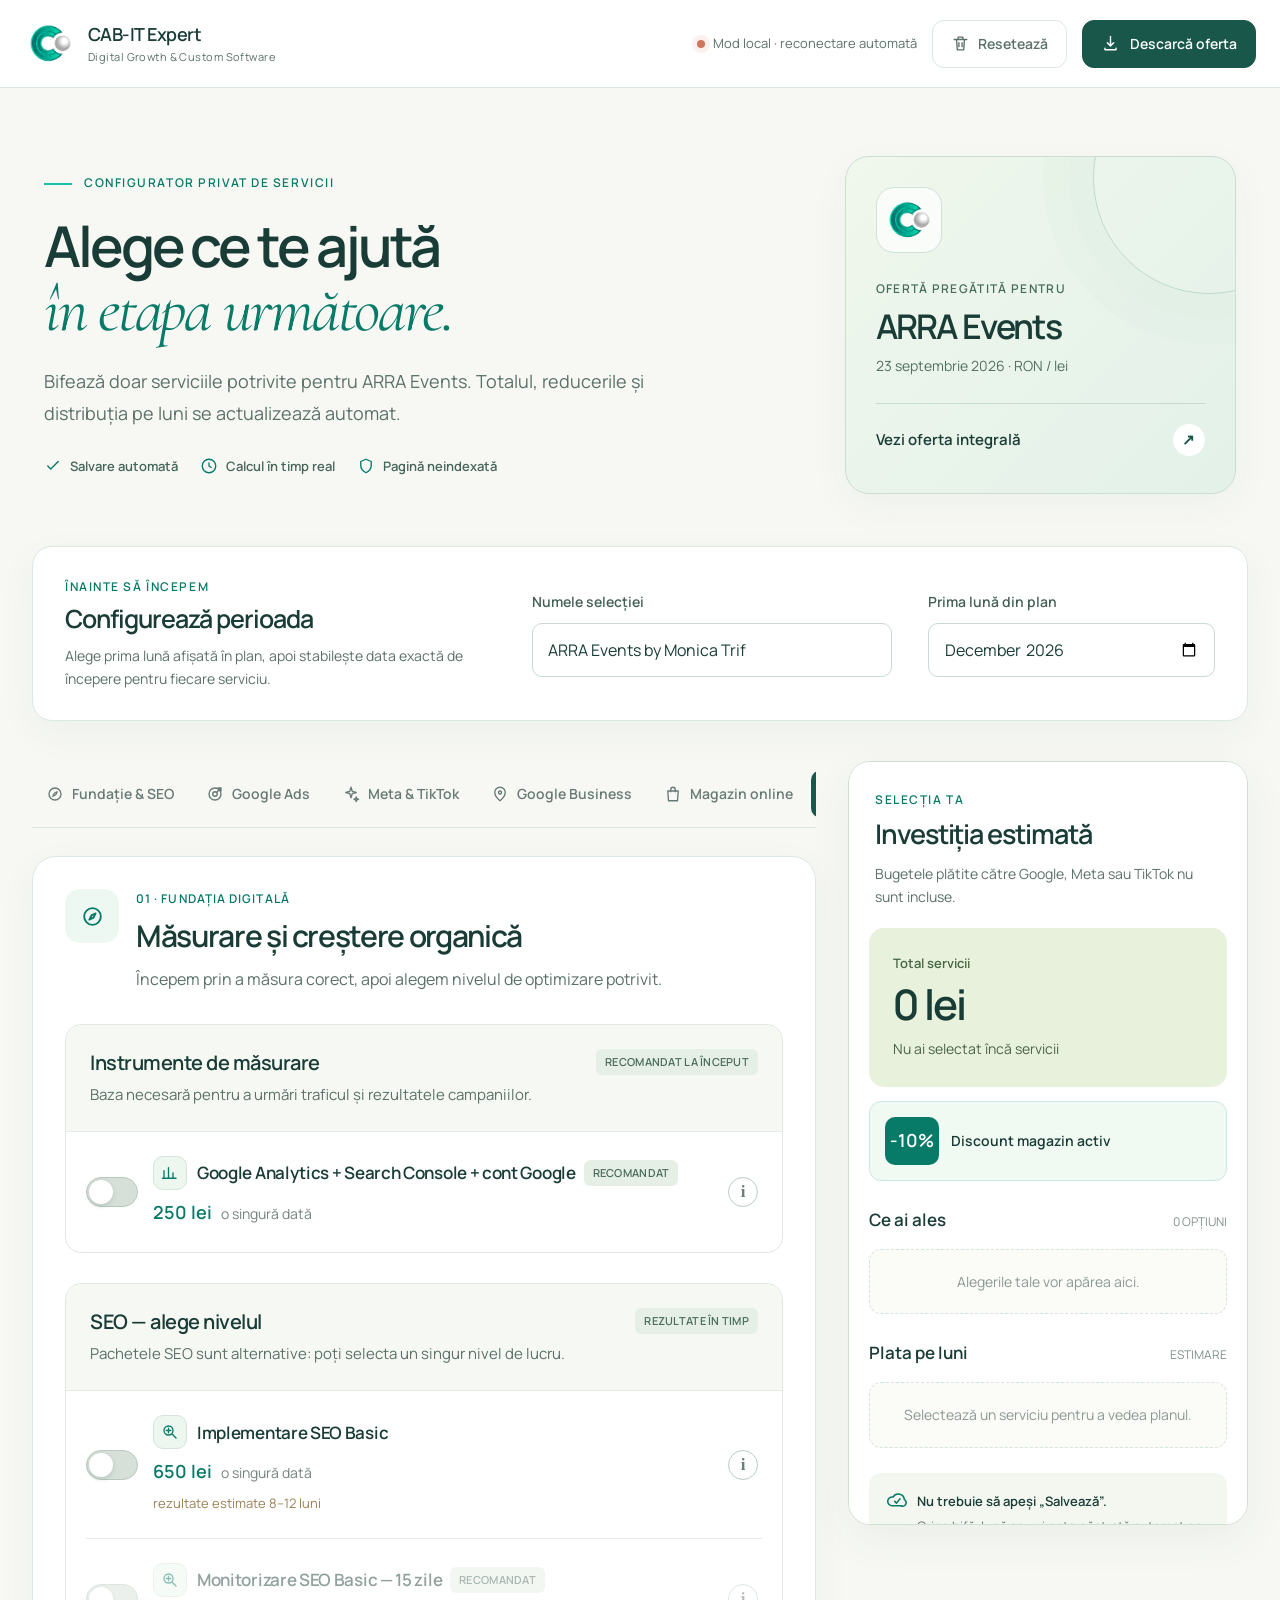
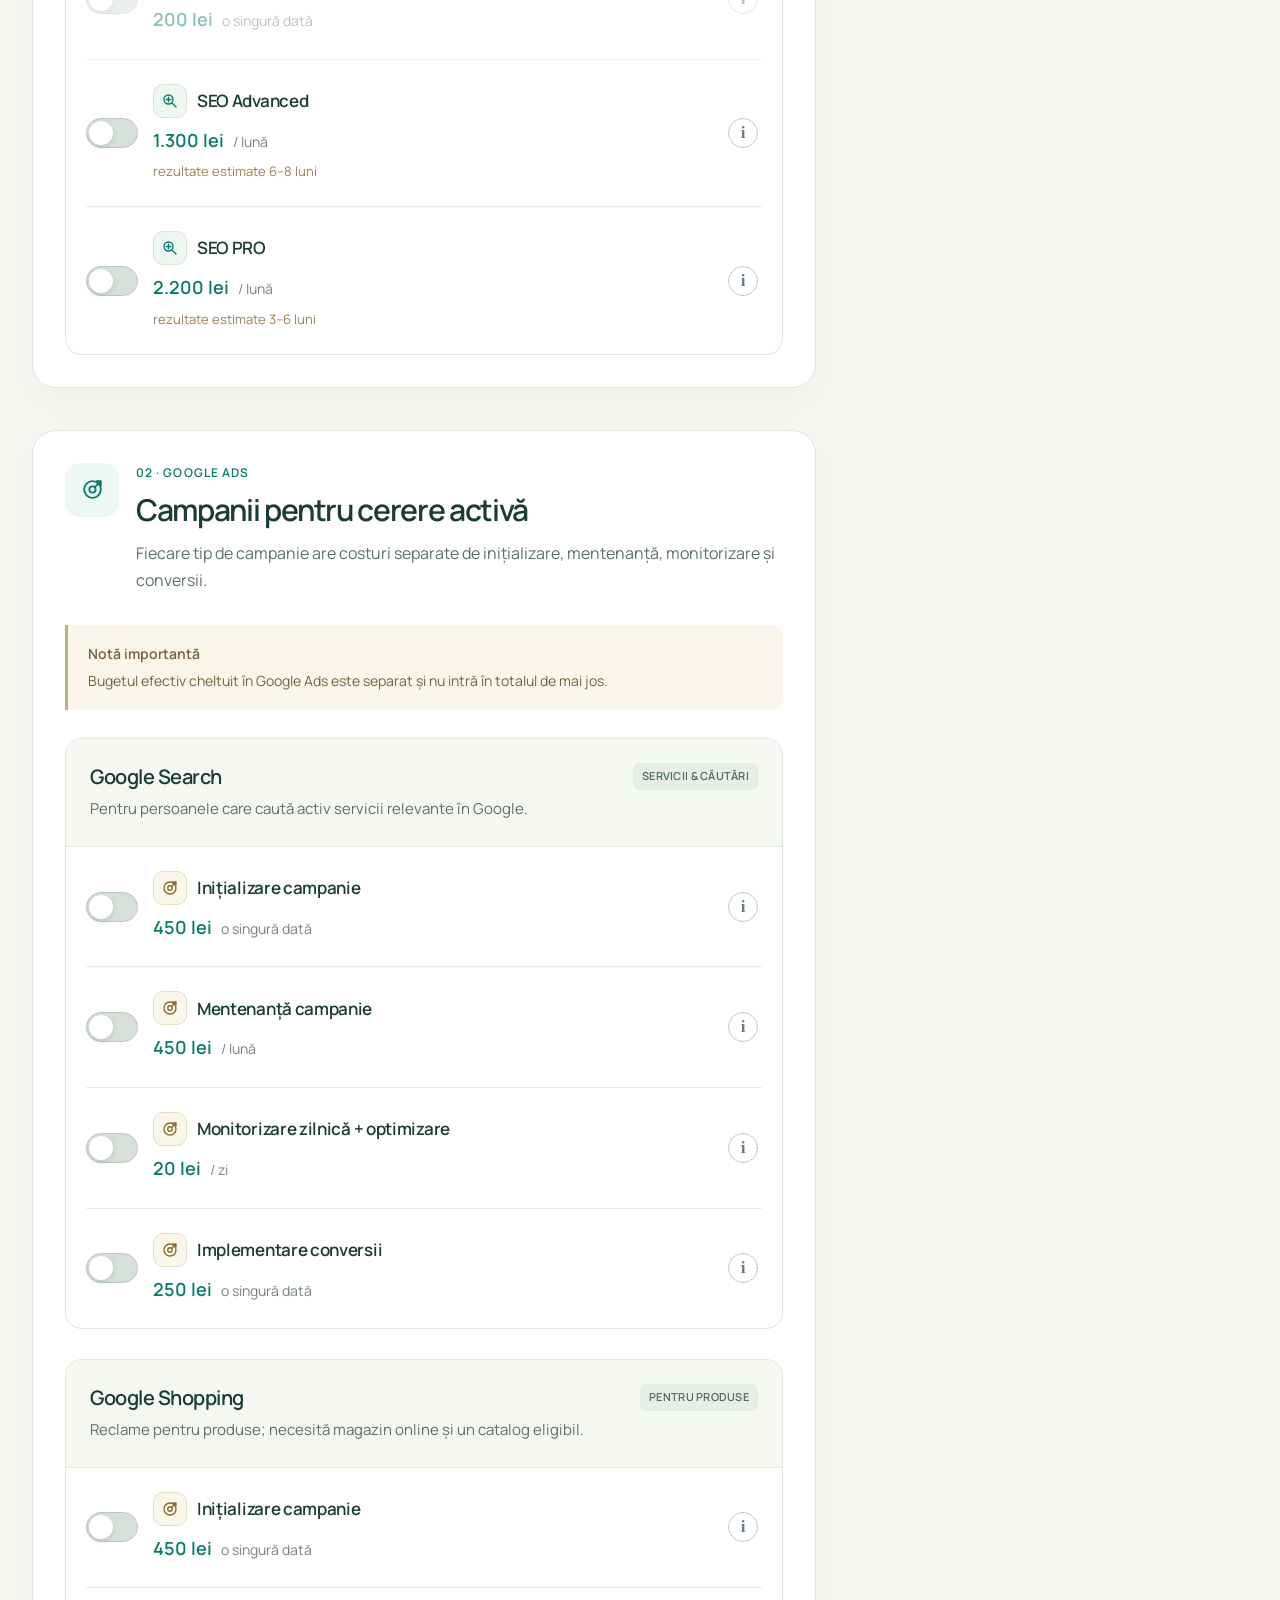
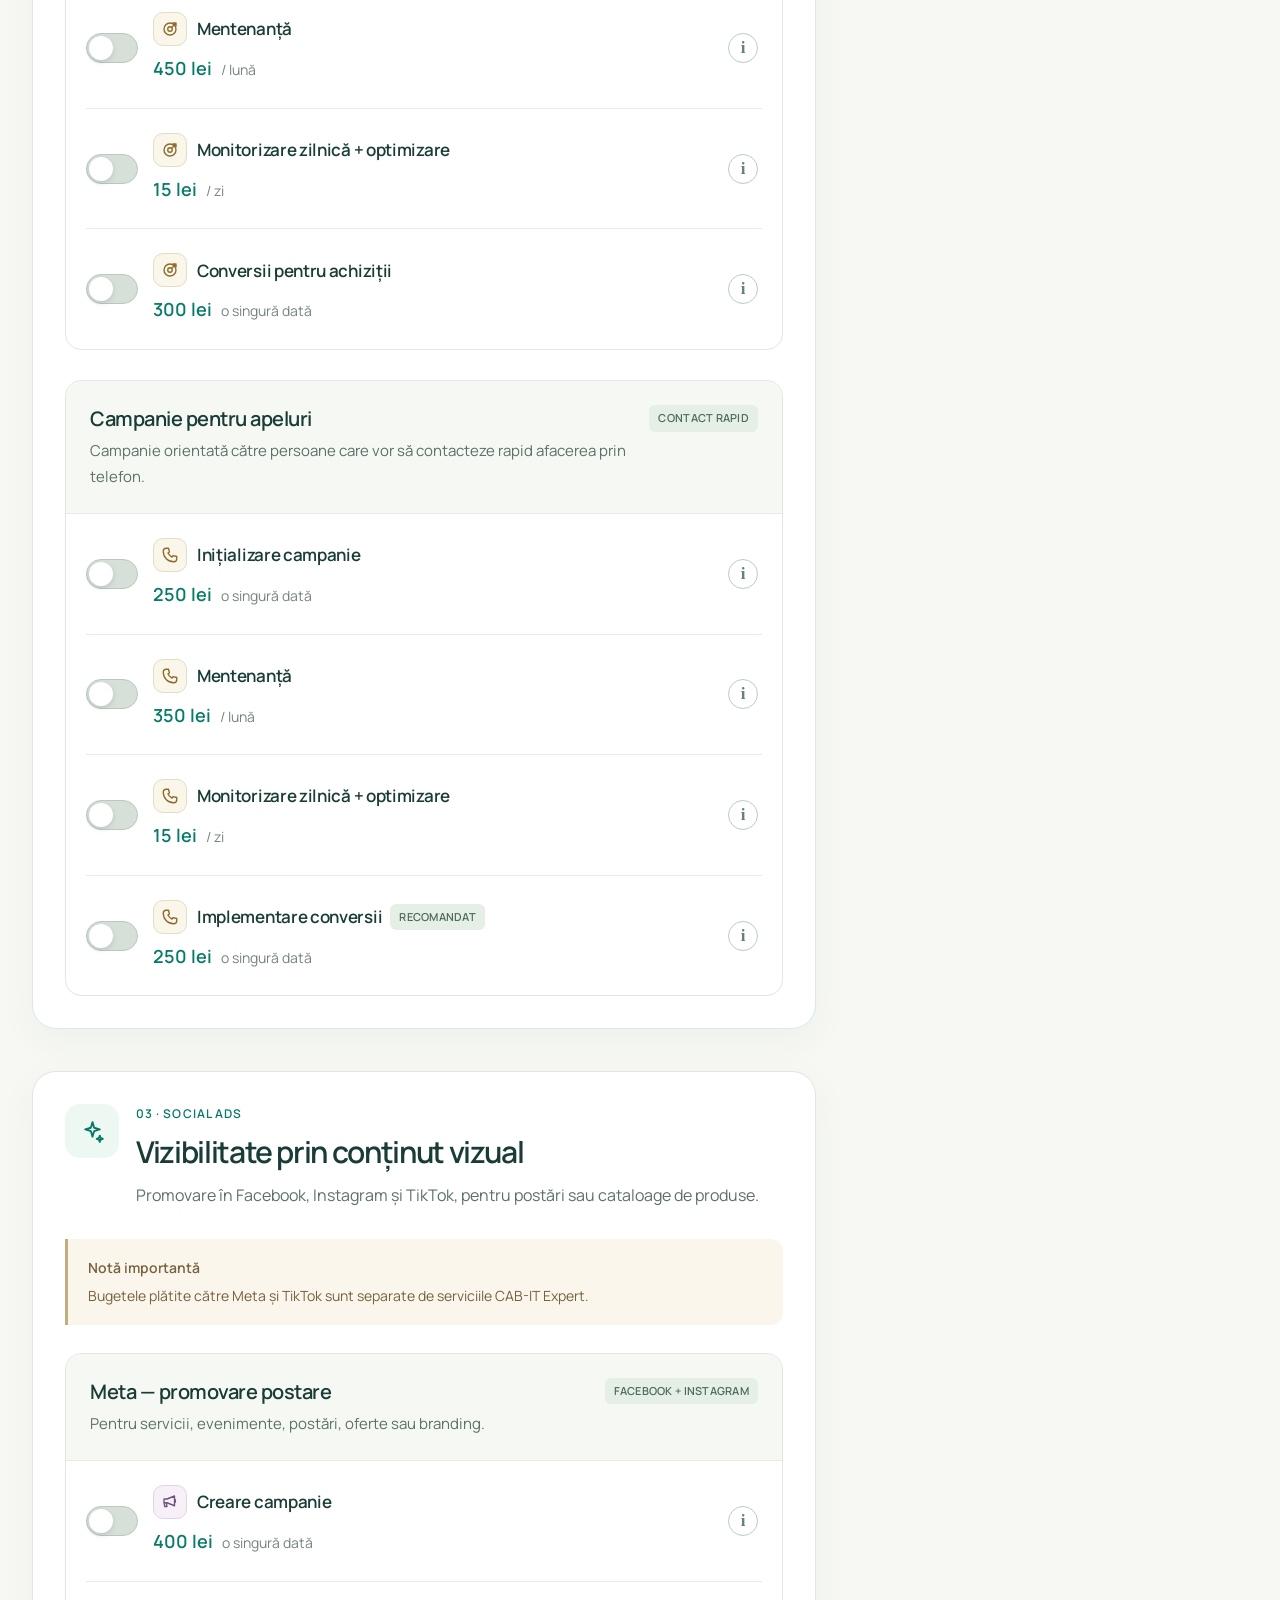
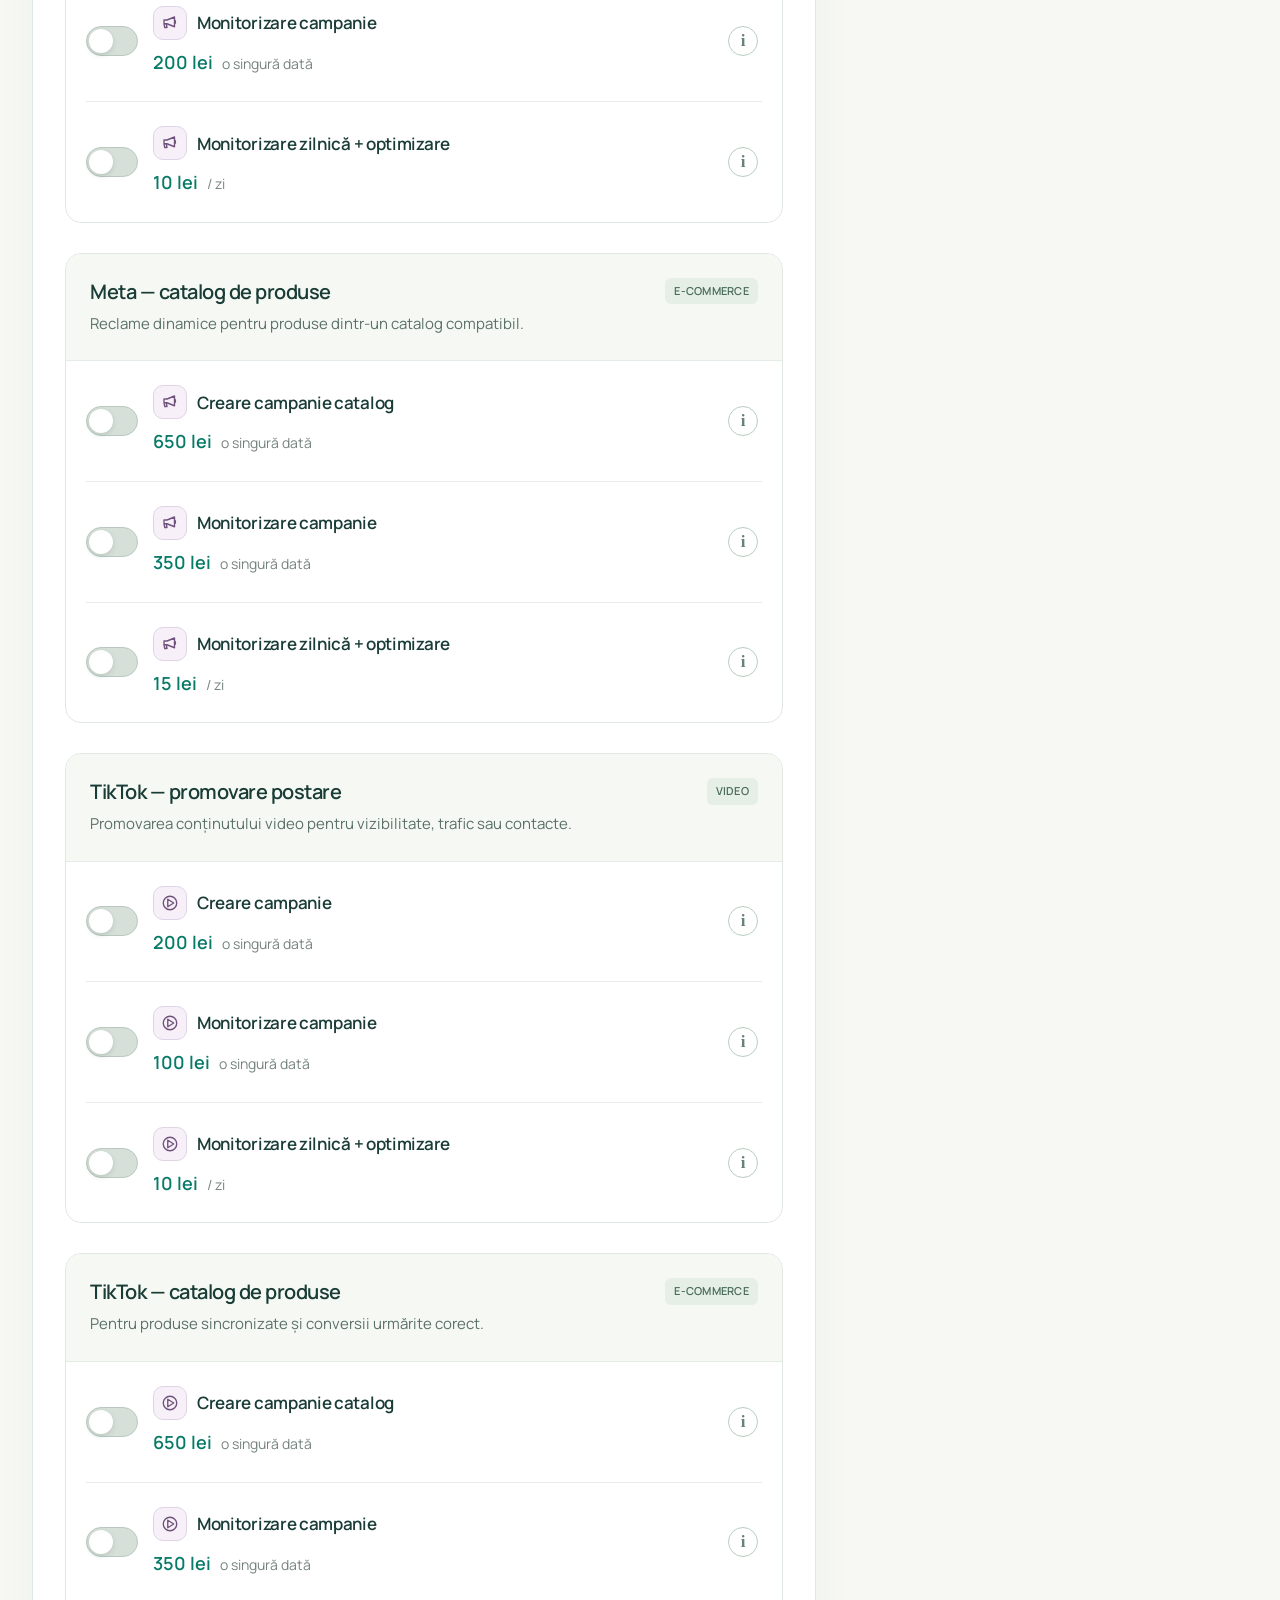
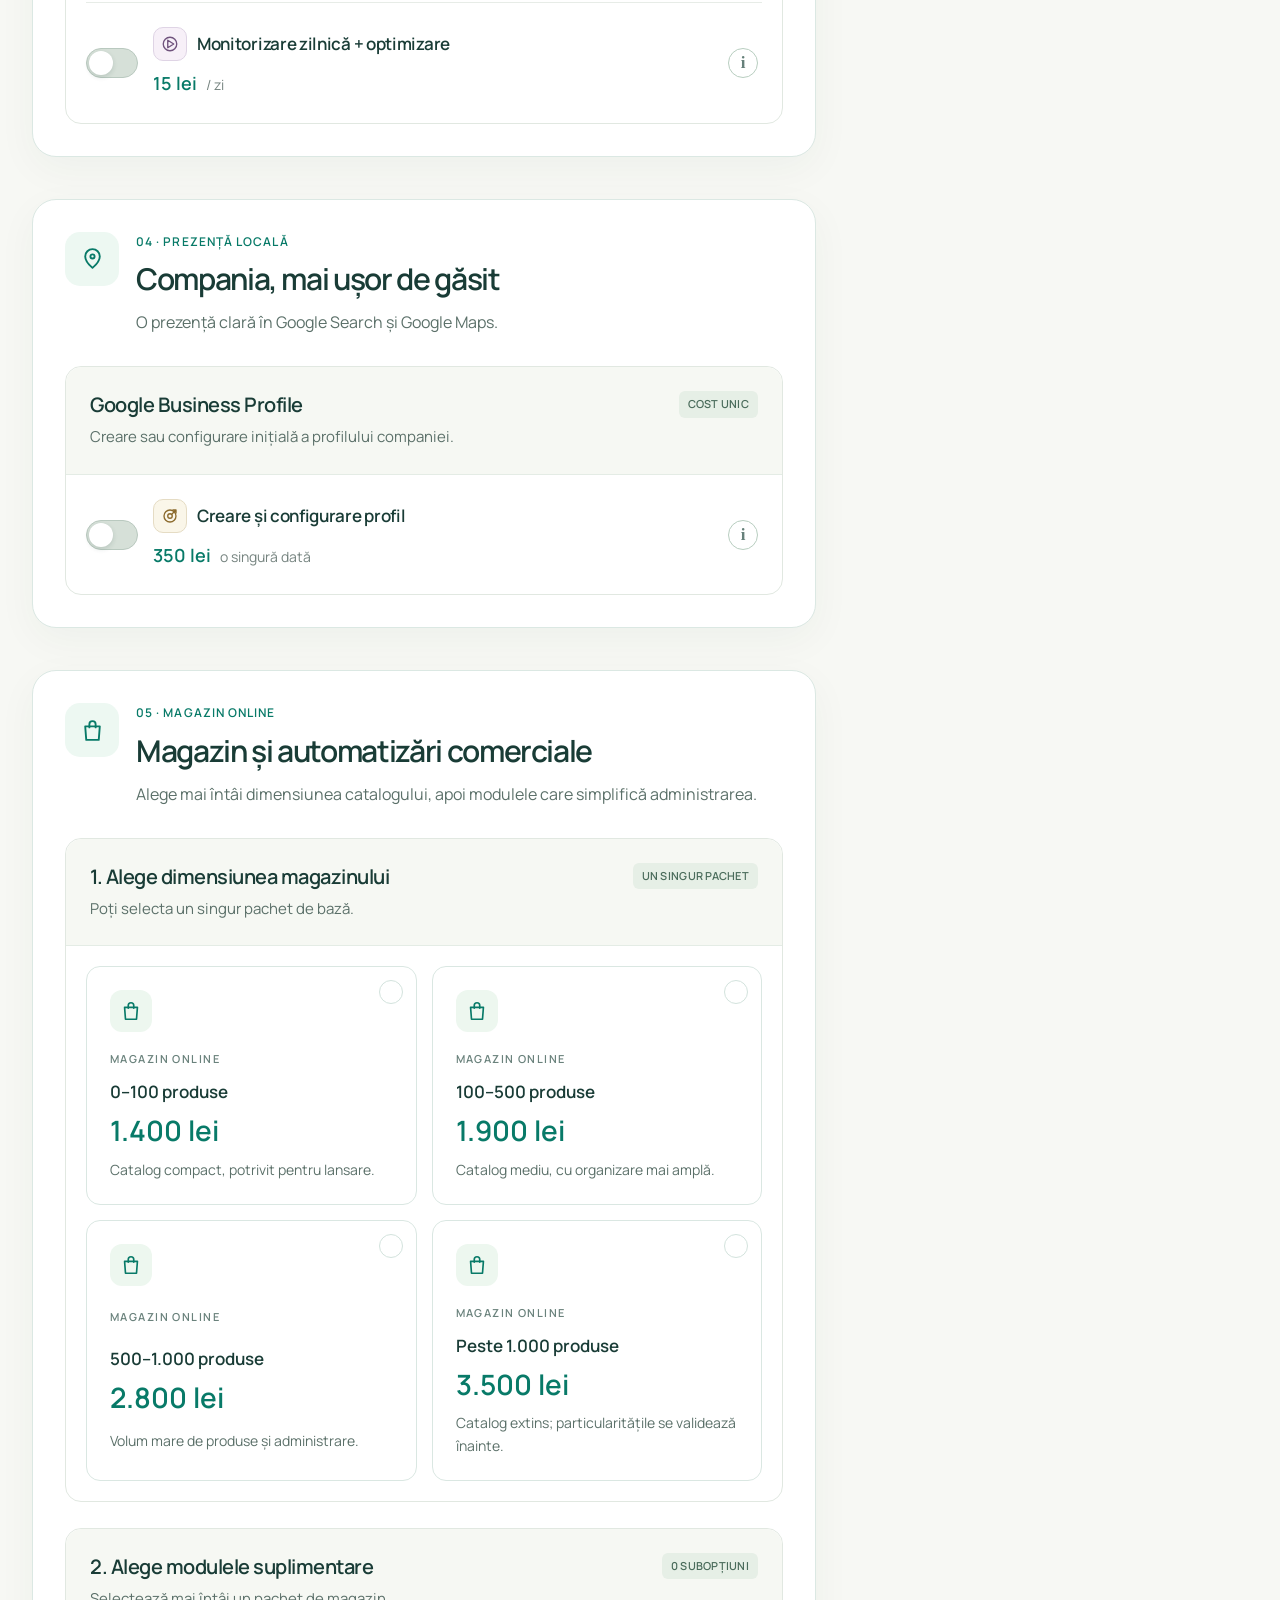
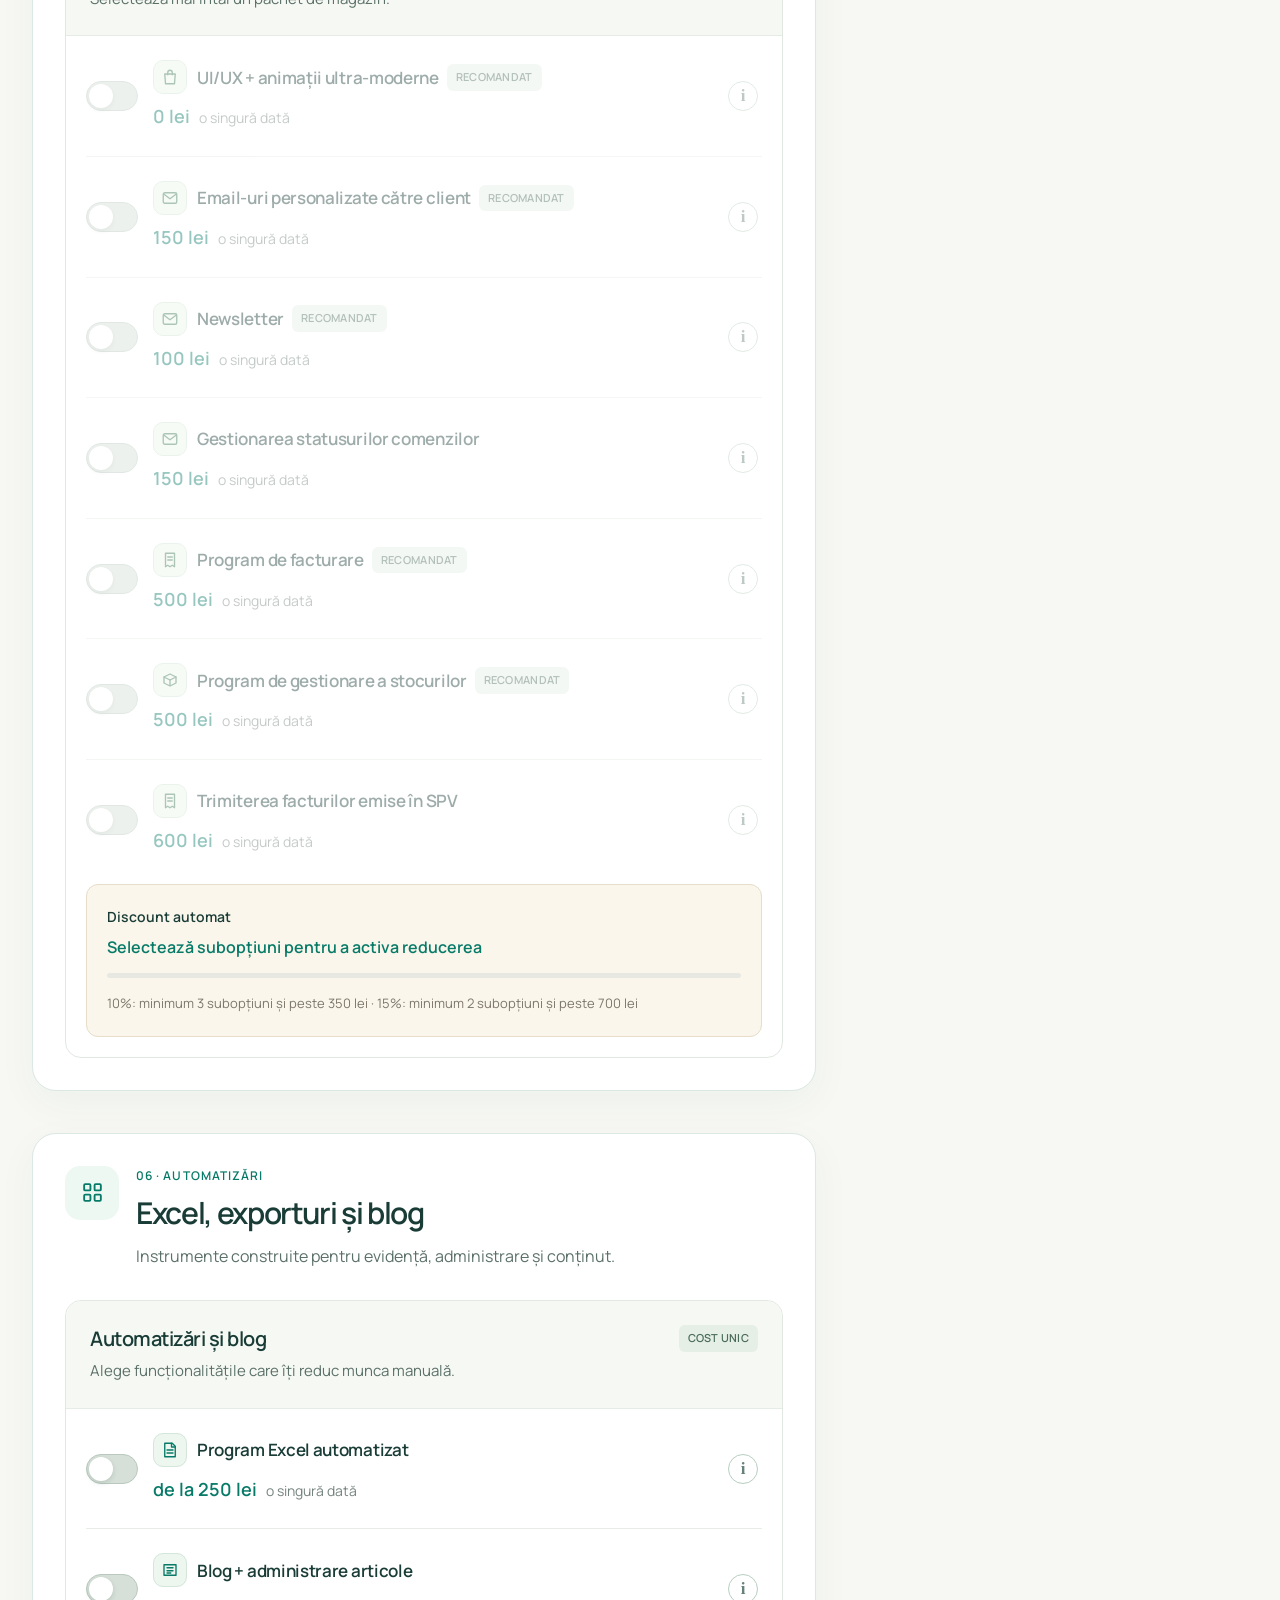
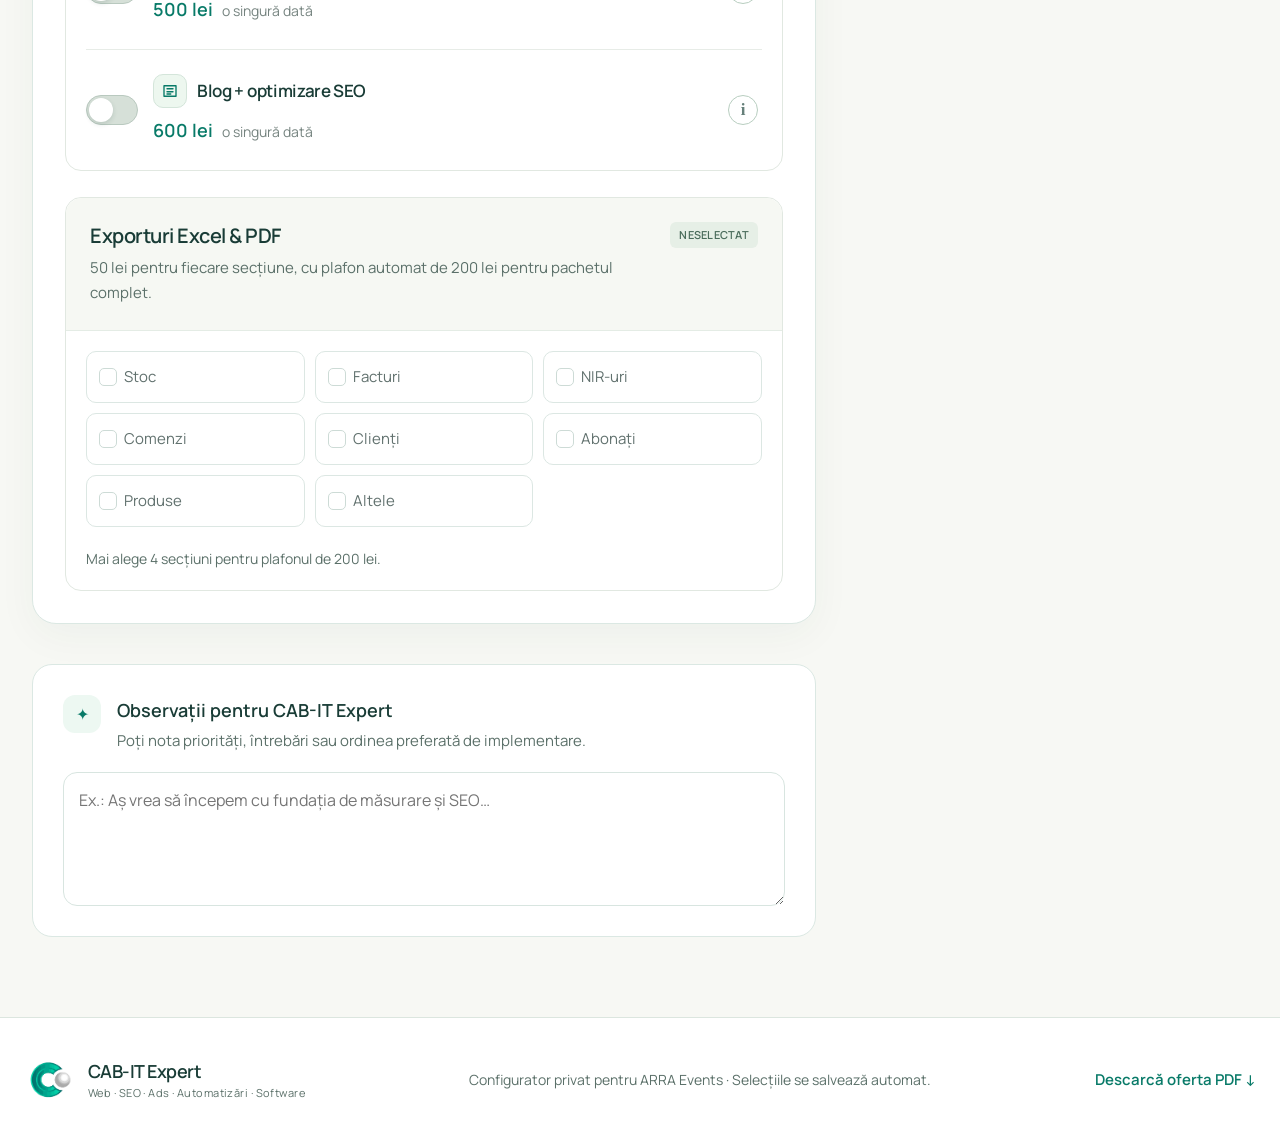
==== commit e533de98: "Refine configurator design and typography" ====
--- a/cabitexpert/alege-urmatoarele-servicii/index.html
+++ b/cabitexpert/alege-urmatoarele-servicii/index.html
@@ -8,7 +8,7 @@
   <meta name="referrer" content="same-origin">
   <meta name="theme-color" content="#083f3a">
   <title>Alege următoarele servicii | CAB-IT Expert</title>
-  <link rel="stylesheet" href="assets/styles.css?v=20260923-3">
+  <link rel="stylesheet" href="assets/styles.css?v=20260923-5">
 </head>
 <body>
   <div class="ambient ambient-one" aria-hidden="true"></div>
@@ -129,6 +129,6 @@
   </footer>
 
   <script src="assets/config.js?v=20260923-3"></script>
-  <script src="assets/app.js?v=20260923-3"></script>
+  <script src="assets/app.js?v=20260923-4"></script>
 </body>
 </html>
--- a/cabitexpert/alege-urmatoarele-servicii/assets/styles.css
+++ b/cabitexpert/alege-urmatoarele-servicii/assets/styles.css
@@ -61,3 +61,150 @@
 @media(max-width:620px){.start-date-control{grid-template-columns:auto minmax(0,1fr);margin-left:0}.start-date-control input{grid-column:1/-1;width:100%}.package-start{padding-inline:14px}}
 @media(max-width:620px){.reset-button,.pdf-button{width:42px;height:42px;padding:0}.reset-button span{display:none}.save-state{display:none}}
 @media(prefers-reduced-motion:reduce){*{scroll-behavior:auto!important;transition:none!important;animation:none!important}}
+
+/* 2026-09-23 · design refinement: larger type, calmer surfaces, clearer totals */
+:root{--ink:#193c36;--muted:#5b7069;--teal:#087a68;--teal-dark:#185749;--mint:#17bfa5;--mint-pale:#edf8f2;--cream:#f7f8f4;--line:#dce6df;--shadow:0 12px 40px rgba(32,64,48,.045);--radius:22px}
+body{color:var(--ink);background:var(--cream);font-size:16px;line-height:1.7}
+.ambient{display:none}
+.topbar{min-height:88px;padding-top:16px;padding-bottom:16px;border-color:var(--line);background:rgba(255,255,255,.96);box-shadow:none}
+.brand img,.footer-brand img{width:52px;height:52px}
+.brand strong,.footer-brand strong{font-size:18px;letter-spacing:-.03em}
+.brand small,.footer-brand small{font-size:11px;letter-spacing:.04em;text-transform:none}
+.save-state{font-size:13px}
+.pdf-button,.reset-button{min-height:48px;padding:11px 18px;border-radius:12px;font-size:14px}
+.pdf-button{color:#fff;border-color:var(--teal-dark);background:var(--teal-dark)}
+.pdf-button:hover{border-color:#0a705e;background:#0a705e;box-shadow:none;transform:none}
+.reset-button{color:var(--muted);border-color:var(--line);background:#fff;font:700 14px Manrope,Arial,sans-serif}
+.reset-button:hover{color:#8e563e;border-color:#d8bda4;background:#fbf6ef;transform:none}
+.pdf-button svg,.reset-button svg{width:19px;height:19px}
+main{width:min(1440px,calc(100% - 64px))}
+.hero{grid-template-columns:minmax(0,1.4fr) minmax(330px,.75fr);gap:70px;padding:68px 12px 52px}
+.kicker,.section-number{font-size:12px;letter-spacing:.13em}
+.kicker span{width:28px;height:2px}
+.hero h1{margin:20px 0 22px;font:600 clamp(42px,4.4vw,64px)/1.12 Manrope,Arial,sans-serif;letter-spacing:-.055em}
+.hero h1 em{display:inline-block;color:var(--teal);font:italic 1.15em/1.02 Cormorant,Georgia,serif;letter-spacing:-.035em}
+.hero-lead{max-width:680px;color:var(--muted);font-size:18px;line-height:1.8}
+.hero-pills{gap:12px 22px;margin-top:25px}
+.hero-pills span{padding:0;border:0;background:none;color:#46665b;font-size:13px}
+.hero-pills svg{width:18px;height:18px}
+.hero-card{display:flex;flex-direction:column;align-items:flex-start;min-height:338px;padding:30px;border-color:#cbded1;border-radius:24px;color:var(--ink);background:linear-gradient(135deg,#f0f7ec,#e3f1e9);box-shadow:var(--shadow)}
+.hero-card::before{width:230px;height:230px;right:-90px;top:-95px;border-color:#bed9cb;box-shadow:0 0 0 24px rgba(220,235,224,.25),0 0 0 50px rgba(220,235,224,.25)}
+.hero-card::after{display:none}
+.hero-mark{width:66px;height:66px;margin-bottom:26px;border-color:#d0e2d6;border-radius:18px;background:rgba(255,255,255,.7)}
+.hero-mark img{width:52px;height:52px}
+.hero-card>p{color:#466c5a;font-size:12px;letter-spacing:.11em}
+.hero-card h2{margin:6px 0;font:600 34px/1.25 Manrope,Arial,sans-serif;letter-spacing:-.05em}
+.hero-card>span{color:#527160;font-size:14px}
+.hero-card>a{position:static;width:100%;margin-top:25px;padding-top:20px;border-color:#c7dccd;color:var(--ink);font-size:15px;font-weight:700}
+.hero-card>a b{color:var(--teal-dark);background:#fff}
+.setup-panel{grid-template-columns:1.2fr 1fr .8fr;gap:36px;align-items:center;margin-bottom:40px;padding:30px 32px;border-radius:20px;background:#fff;box-shadow:var(--shadow)}
+.setup-panel h2{margin:6px 0 8px;font:600 25px/1.3 Manrope,Arial,sans-serif;letter-spacing:-.04em}
+.setup-panel>div>p:last-child{max-width:490px;font-size:14px;line-height:1.65}
+.field{gap:10px}.field span{color:#466058;font-size:14px;letter-spacing:0;text-transform:none}
+.field input{height:54px;border-color:#cbd9d0;border-radius:10px;font-size:16px}
+.page-grid{grid-template-columns:minmax(0,1fr) 400px;gap:32px}
+.category-nav{top:88px;gap:4px;margin-bottom:28px;padding:9px 0;border-width:0 0 1px;border-radius:0;background:rgba(247,248,244,.98);box-shadow:none}
+.category-nav a{min-height:48px;padding:10px 14px;border-radius:10px;font-size:14px}
+.category-nav a svg{width:18px;height:18px}
+.category-nav a.active{background:var(--teal-dark);box-shadow:none}
+.catalog{gap:42px}
+.category{padding:32px;border-radius:24px;background:#fff;box-shadow:var(--shadow)}
+.category-heading{gap:17px;margin-bottom:30px}
+.category-icon{flex-basis:54px;width:54px;height:54px;border-radius:15px}
+.category-icon svg{width:25px;height:25px}
+.category-heading p{margin:0 0 9px;font-size:12px;letter-spacing:.09em}
+.category-heading h2{margin-bottom:12px;font:600 30px/1.2 Manrope,Arial,sans-serif;letter-spacing:-.045em;text-wrap:balance}
+.category-heading span{font-size:16px;line-height:1.7}
+.category-notice{display:grid;gap:4px;margin:0 0 28px;padding:17px 20px;border-left:3px solid #c2ad7e;border-radius:0 12px 12px 0;background:#faf6eb;font-size:14px;line-height:1.7}
+.bundle-list{gap:30px}
+.bundle{border-color:#e1e8e1;border-radius:16px}
+.bundle>header{padding:24px;border-color:#e4ece5;border-radius:16px 16px 0 0;background:#f6f8f3}
+.bundle>header h3{margin-bottom:6px;font-size:20px;line-height:1.35;letter-spacing:-.025em}
+.bundle>header p{font-size:15px;line-height:1.7}
+.bundle>header>span,.mini-badge{padding:5px 9px;border-radius:6px;color:#4a6c5b;background:#e6efe6;font-size:11px;line-height:1.5;letter-spacing:.025em}
+.option-list{padding:0 20px}
+.service-option{border-color:#e7ece7}
+.service-option.selected{margin-inline:-12px;padding-inline:12px;border-radius:12px;background:#f0f8f3}
+.option-main{gap:15px;min-height:116px;padding:24px 0}
+.switch{width:52px;height:44px;background:transparent;box-shadow:none}
+.switch::before{content:'';position:absolute;inset:7px 0;border:1px solid #b9c9bf;border-radius:999px;background:#d6e0d8;transition:.2s}
+.switch span{width:24px;height:24px;left:3px;top:10px;box-shadow:0 2px 5px rgba(25,60,54,.15)}
+.switch[aria-checked=true]{background:transparent;box-shadow:none}
+.switch[aria-checked=true]::before{border-color:var(--teal);background:var(--teal)}
+.switch[aria-checked=true] span{transform:translateX(22px)}
+.option-title-line h4{font-size:17px;line-height:1.5;letter-spacing:-.018em}
+.price-line{gap:5px 9px;margin-top:7px}
+.price-line strong{font-size:18px}.price-line span{font-size:14px}.price-line small{flex-basis:100%;font-size:13px}
+.info-button{width:38px;height:44px;border:0;background:transparent;font-size:17px}
+.info-button::before{content:'';position:absolute;width:28px;height:28px;border:1px solid #b8cec0;border-radius:50%}
+.info-button:hover,.info-button[aria-expanded=true]{color:var(--teal-dark);border-color:transparent;border-radius:10px;background:#dceee3}
+.tooltip{top:calc(100% - 8px);width:min(370px,100%);padding:18px 20px;border-radius:12px;background:#1b5545;font-size:15px;line-height:1.7}
+.tooltip::before{display:none}
+.period-control,.date-control,.start-date-control{margin:0 0 18px 67px;padding:17px;border-color:#dbe7df;border-radius:12px;background:#fff}
+.period-control{flex-wrap:wrap}.period-control>div:first-child,.date-heading{gap:12px}
+.period-control svg,.date-heading svg,.start-date-control>svg{width:22px;height:22px}
+.period-control span,.date-heading span,.start-date-control>span{gap:3px}
+.period-control strong,.date-heading strong,.start-date-control strong{font-size:15px;line-height:1.4}
+.period-control small,.date-heading small,.start-date-control small{font-size:13px;line-height:1.5}
+.stepper{border-color:#c7d9cd;border-radius:10px}.stepper button{width:44px;height:44px;background:#f2f7f1;color:var(--teal-dark);font-size:23px}.stepper output{min-width:85px;font-size:16px}
+.date-control{gap:16px}.date-add{gap:10px}
+.date-add input,.start-date-control input{height:48px;border-color:#bfcfc3;border-radius:9px;font-size:16px}
+.date-add button{min-height:48px;border-radius:9px;font-size:14px}
+.date-chips{gap:8px}.date-chips button{min-height:44px;padding:8px 12px;border-radius:8px;background:#f6f9f4;font-size:14px}
+.start-date-control{grid-template-columns:auto minmax(0,1fr);gap:10px 12px}
+.start-date-control input{grid-column:1/-1;width:100%;max-width:300px}
+.store-packages{margin-bottom:26px}.text-button{min-height:44px;font-size:14px}
+.package-grid{gap:15px;padding:20px}.package-card{min-height:215px;padding:23px;border-radius:14px;box-shadow:none}
+.package-card:hover{border-color:#72ab8c;background:#f9fcf6;box-shadow:none;transform:none}
+.package-card.selected{border-color:var(--teal);background:#edf8ef;box-shadow:inset 0 0 0 1px var(--teal)}
+.package-card small{font-size:11px}.package-card strong{margin-top:24px;font-size:17px}.package-card b{font-size:28px}.package-card p{font-size:14px;line-height:1.6}
+.discount-progress{margin:4px 20px 20px;padding:20px;border-radius:12px;background:#faf6eb}
+.discount-progress.active{background:#eff8ec}.discount-progress-copy{display:grid;gap:6px;font-size:14px}.discount-progress-copy strong{font-size:16px;text-align:left}.discount-progress small{font-size:13px;line-height:1.7}
+.export-bundle{margin-top:26px}.export-grid{grid-template-columns:repeat(3,minmax(0,1fr));gap:10px;padding:20px}
+.export-chip{min-height:52px;padding:10px 12px;border-radius:10px;font-size:15px}.export-cap{font-size:14px}
+.notes-panel{gap:16px;margin-top:40px;padding:30px;border-radius:20px;box-shadow:none}.notes-panel label{font-size:18px}.notes-panel p{font-size:15px}.notes-panel textarea{font-size:16px}
+.summary{top:112px;max-height:calc(100dvh - 136px);overflow:auto;border-color:#d2dfd3;border-radius:22px;background:#fff;box-shadow:0 14px 44px rgba(40,79,53,.06);scrollbar-width:thin;scrollbar-color:#bacdc0 transparent}
+.summary-head{padding:28px 26px 20px}.summary-head h2{margin:7px 0 12px;font:600 27px/1.25 Manrope,Arial,sans-serif;letter-spacing:-.04em}.summary-head>p:last-child{font-size:14px;line-height:1.6}
+.total-card{margin:0 20px;padding:24px;border-radius:15px;color:var(--ink);background:#e7f1db}
+.total-card span{color:#476744;font-size:13px;letter-spacing:0;text-transform:none}.total-card strong{margin:5px 0 6px;font-size:42px;line-height:1.2;font-variant-numeric:tabular-nums}.total-card small{color:#4d6449;font-size:14px;line-height:1.6}
+.discount-card{margin:14px 20px 0;padding:15px;border-radius:12px;background:#f1f9f3}.discount-badge{flex-basis:54px;height:48px;border-radius:10px;font-size:18px}.discount-card strong{font-size:14px}.discount-card small{font-size:13px;line-height:1.5}
+.summary-section{padding:25px 20px 0}.summary-title-row{align-items:baseline;margin-bottom:14px;padding:0}.summary-title-row h3{font-size:17px}.summary-title-row>span{font-size:12px}.selected-list,.monthly-plan{gap:10px}
+.empty-state{padding:20px;border-radius:12px;background:#fbfcf8;font-size:14px;line-height:1.7}
+.selected-line{align-items:flex-start;padding:15px 0;border-bottom:1px solid #e5ebe3;border-radius:0;background:none}.selected-line>div{gap:6px}.selected-line strong{overflow:visible;font-size:14px;line-height:1.5;text-overflow:clip;white-space:normal}.selected-line small{font-size:13px;line-height:1.65}.selected-line>b{font-size:14px;font-variant-numeric:tabular-nums}
+.smart-warning{padding:15px;border:0;border-radius:10px;background:#faf5e9}.smart-warning p{font-size:13px;line-height:1.7}
+.month-card{border-color:#cddccd;border-radius:12px}.month-card summary{gap:12px;padding:17px 18px;background:#f5f8f0}.month-card summary>span{gap:5px}.month-card summary small{font-size:14px;line-height:1.5}.month-card summary strong{color:var(--teal-dark);font-size:25px;letter-spacing:-.03em;font-variant-numeric:tabular-nums}.month-card summary>b{font-size:24px;font-weight:400}.month-card>div{padding:0 18px 8px}.month-card p{padding:14px 0;border-color:#e4eadf;font-size:13px;line-height:1.7}.month-card p span{max-width:none;overflow-wrap:anywhere}.month-card p strong{font-variant-numeric:tabular-nums}
+.autosave-note{margin:25px 20px 20px;padding:17px;border-radius:12px;background:#f3f7f0}.autosave-note p{font-size:13px;line-height:1.7}.autosave-note strong{margin-bottom:3px}
+.toast{padding:15px 22px;border-radius:12px;font-size:15px;line-height:1.6;background:#1b5545}
+footer{padding-top:36px;padding-bottom:36px;border-color:var(--line)}footer>p{font-size:14px}footer>a{font-size:15px}
+@media(min-width:1600px){.start-date-control{grid-template-columns:auto minmax(0,1fr) auto}.start-date-control input{grid-column:auto;width:180px}}
+@media(max-width:1180px){
+  .hero{gap:32px;padding-inline:0}.hero h1{font-size:48px}
+  .setup-panel{grid-template-columns:1fr 1fr;gap:25px}.setup-panel>div{grid-column:1/-1}
+  .page-grid{grid-template-columns:1fr}.summary{position:relative;top:auto;max-width:800px;max-height:none;width:100%;margin:12px auto 0}.summary-section{padding-inline:30px}.total-card,.discount-card{margin-inline:30px}.autosave-note{margin:28px 30px 30px}
+  .mobile-total{min-height:78px;padding:13px 22px;border-radius:16px;background:#1b5545}.mobile-total small{font-size:13px}.mobile-total strong{font-size:25px}.mobile-total>b{font-size:14px}.toast{bottom:116px}
+  .start-date-control{grid-template-columns:auto minmax(0,1fr) auto}.start-date-control input{grid-column:auto;width:200px}
+}
+@media(max-width:780px){
+  main{width:calc(100% - 40px)}.topbar{min-height:76px;padding:12px 20px}.brand img{width:44px;height:44px}.brand strong{font-size:17px}.brand small{display:none}.pdf-button,.reset-button{width:44px;height:44px;min-height:44px;padding:10px}.pdf-button span,.reset-button span{display:none}
+  .hero{grid-template-columns:1fr;gap:32px;padding:44px 0 36px}.hero h1{font-size:46px}.hero-lead{font-size:17px}.hero-card{min-height:0;padding:25px}.hero-mark{position:absolute;right:24px;top:24px;width:52px;height:52px;margin:0}.hero-mark img{width:42px;height:42px}.hero-card>p,.hero-card h2{max-width:calc(100% - 70px)}
+  .category-nav{top:76px;margin-inline:-20px;padding-inline:20px}.category{padding:25px}.category-heading h2{font-size:28px}.bundle>header{flex-wrap:wrap}.period-control,.date-control,.start-date-control{margin-left:0}.start-date-control{grid-template-columns:auto minmax(0,1fr)}.start-date-control input{grid-column:1/-1;width:100%;max-width:none}.export-grid{grid-template-columns:repeat(2,1fr)}
+}
+@media(max-width:480px){
+  main{width:calc(100% - 28px)}.topbar{padding-inline:14px;gap:8px}.brand{gap:8px}.brand img{width:38px;height:38px}.brand strong{font-size:15px}.top-actions{gap:6px}.save-state{margin-inline:4px}.save-dot{box-shadow:none!important}
+  .hero{padding:35px 6px 30px;gap:28px}.kicker{font-size:10px;letter-spacing:.1em}.hero h1{margin:17px 0 19px;font-size:39px;line-height:1.15}.hero-lead{font-size:16px}.hero-pills{gap:10px 16px;margin-top:20px}.hero-pills span{font-size:12px}.hero-card{padding:23px;border-radius:18px}.hero-card h2{font-size:29px}.hero-card>a{font-size:14px}
+  .setup-panel{grid-template-columns:1fr;padding:23px 20px;gap:21px}.setup-panel>div{grid-column:auto}.setup-panel>div>p:last-child{font-size:15px}
+  .category-nav{margin-inline:-14px;padding-inline:14px}.category{padding:24px 16px;border-radius:18px}.category-heading{gap:12px}.category-icon{flex-basis:42px;width:42px;height:42px}.category-heading p{font-size:10px;letter-spacing:.055em}.category-heading h2{font-size:25px;line-height:1.25}.category-heading span{font-size:15px}.bundle>header{padding:20px 16px}.bundle>header h3{font-size:19px}.bundle>header p{font-size:15px}
+  .option-list{padding-inline:14px}.option-main{grid-template-columns:minmax(0,1fr) 48px;gap:8px 12px;min-height:0;padding:24px 0}.option-copy{grid-column:1;grid-row:1/3}.switch{grid-column:2;grid-row:1;align-self:start;width:48px}.switch[aria-checked=true] span{transform:translateX(18px)}.info-button{grid-column:2;grid-row:2;justify-self:center}.option-title-line h4{font-size:17px}.price-line strong{font-size:18px}.price-line span{font-size:14px}.price-line small{font-size:13px}.tooltip{font-size:15px}
+  .period-control{display:grid}.stepper{justify-content:space-between}.stepper output{flex:1}.date-add{grid-template-columns:1fr}.date-add button{font-size:15px}.package-grid{grid-template-columns:1fr;padding:15px}.package-card{min-height:195px}.package-card strong{font-size:18px}.package-card b{font-size:30px}.package-card p{font-size:15px}.package-start{padding:0 15px 15px}.discount-progress{margin-inline:14px}.export-grid{padding:15px}.export-chip{font-size:14px}.export-cap{font-size:14px}
+  .notes-panel{padding:24px 20px}.notes-panel label{font-size:17px}.notes-panel p{font-size:15px}.summary{border-radius:18px}.summary-head{padding:25px 22px 20px}.summary-head>p:last-child{font-size:15px}.total-card{margin-inline:16px}.total-card strong{font-size:40px}.discount-card{margin-inline:16px}.summary-section{padding-inline:16px}.summary-title-row h3{font-size:18px}.selected-line strong,.selected-line>b{font-size:15px}.selected-line small,.month-card p{font-size:14px}.month-card summary strong{font-size:27px}.month-card summary small{font-size:15px}.autosave-note{margin-inline:16px}.autosave-note p{font-size:14px}
+  .mobile-total{left:12px;right:12px;min-height:76px;padding:12px 17px;border-radius:14px}.mobile-total strong{font-size:24px}.mobile-total>b{font-size:13px}.toast{font-size:14px}.footer-brand img{width:44px;height:44px}
+}
+.service-glyph{display:grid;place-items:center;flex:0 0 34px;width:34px;height:34px;margin-right:2px;border:1px solid #d4e5da;border-radius:10px;color:var(--teal);background:#edf7ef}
+.service-glyph svg{width:18px;height:18px}
+[data-option^="google_"] .service-glyph,[data-option^="shopping_"] .service-glyph{color:#8b6a2c;border-color:#e5dcc4;background:#faf6e9}
+[data-option^="meta_"] .service-glyph,[data-option^="tiktok_"] .service-glyph{color:#70537d;border-color:#dfd4e5;background:#f7f0f8}
+[data-option^="store_"] .service-glyph{color:#3c7653;border-color:#cfe1d3;background:#eef7ec}
+.package-symbol{display:grid;place-items:center;width:42px;height:42px;margin-bottom:18px;border-radius:12px;color:var(--teal);background:#edf7ef}
+.package-symbol svg{width:22px;height:22px}
+.package-card strong{margin-top:9px}
+@media(max-width:480px){.option-title-line{align-items:flex-start}.service-glyph{flex-basis:32px;width:32px;height:32px}.option-title-line h4{flex:1;min-width:calc(100% - 44px)}.mini-badge{margin-left:44px}.package-symbol{width:40px;height:40px}}
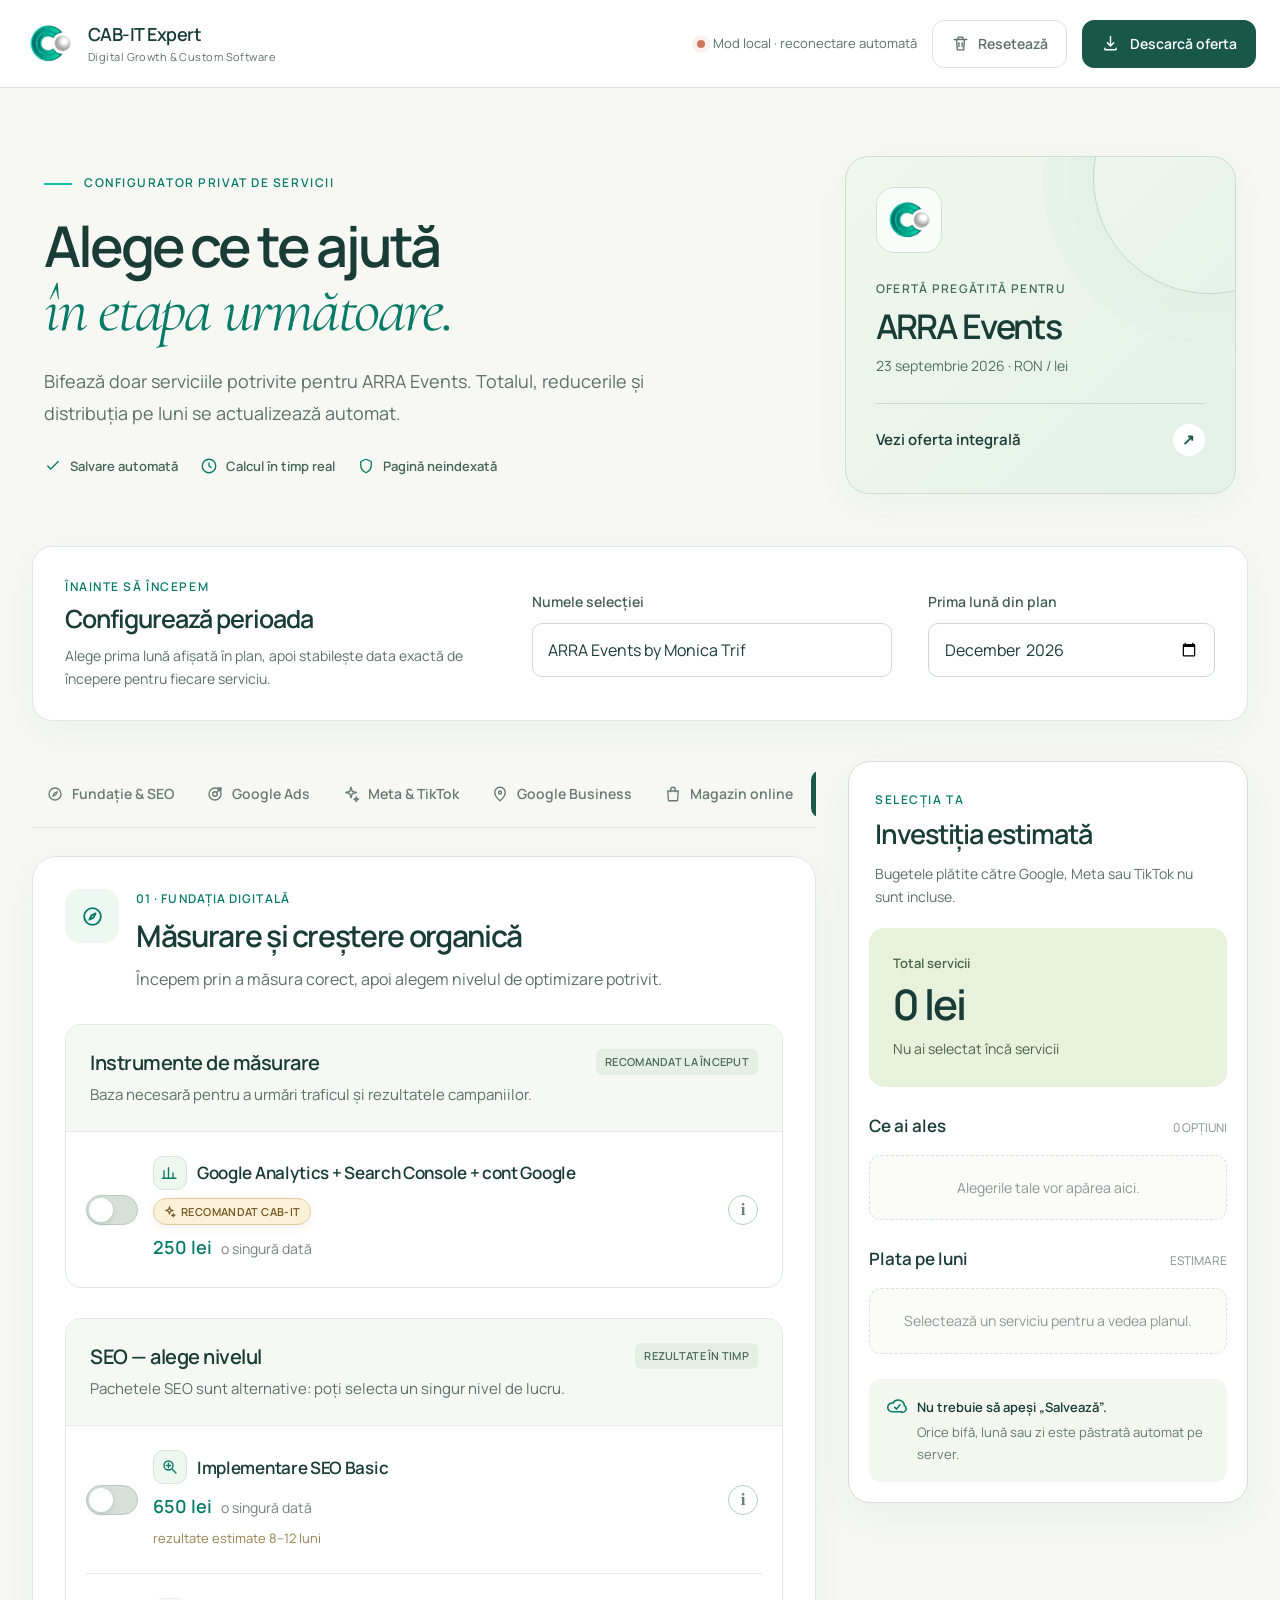
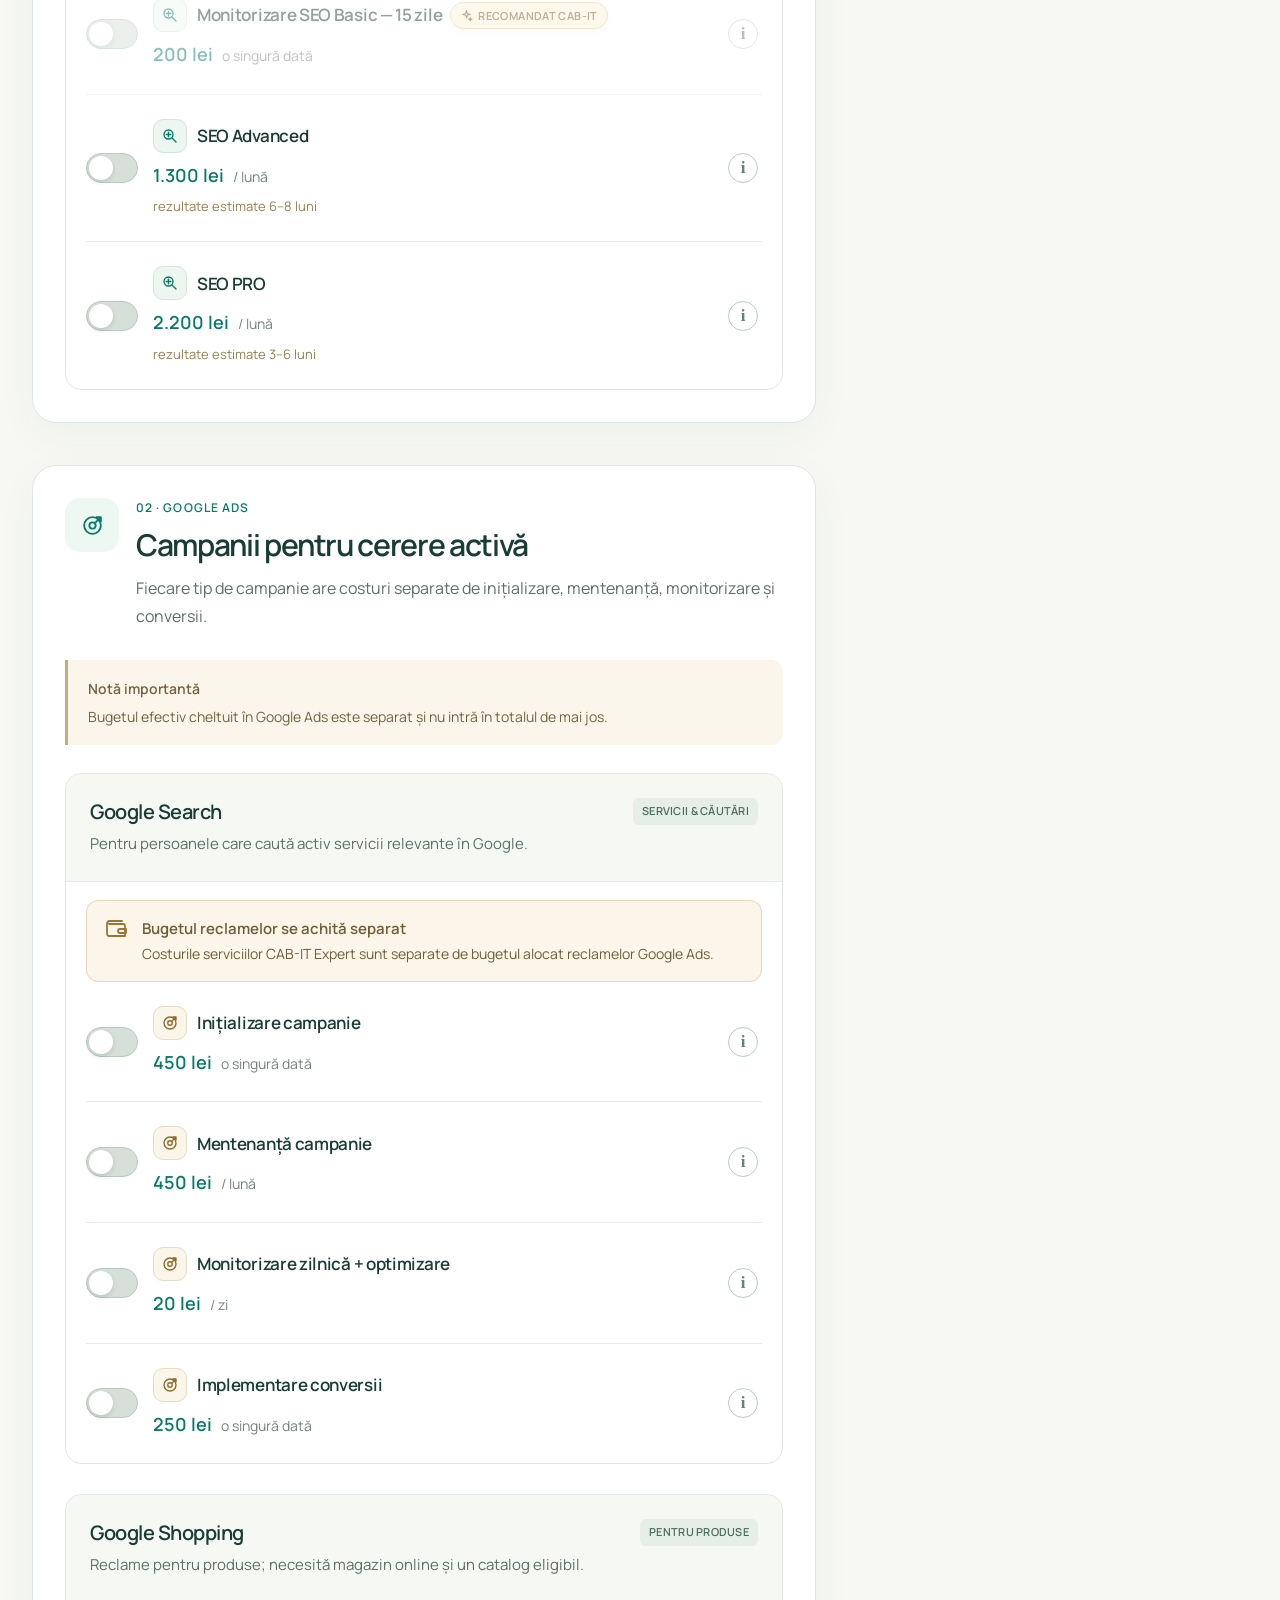
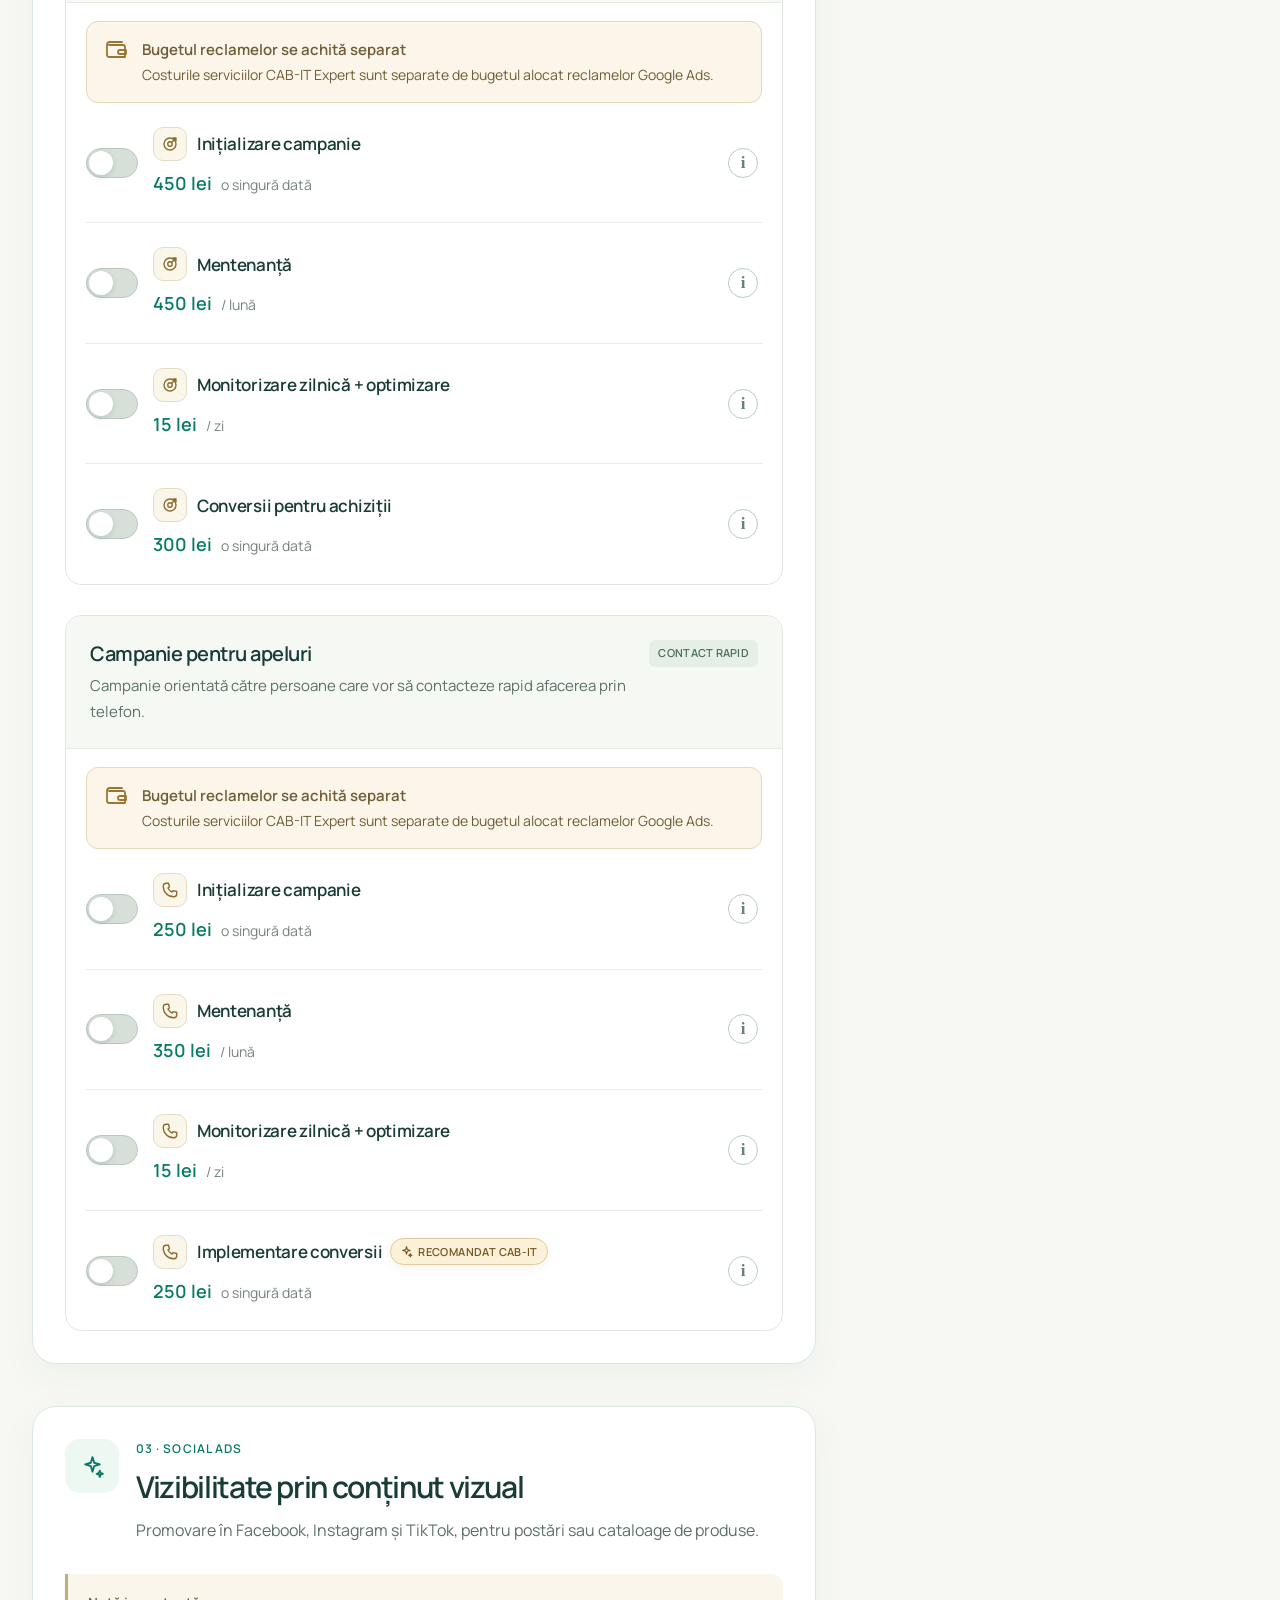
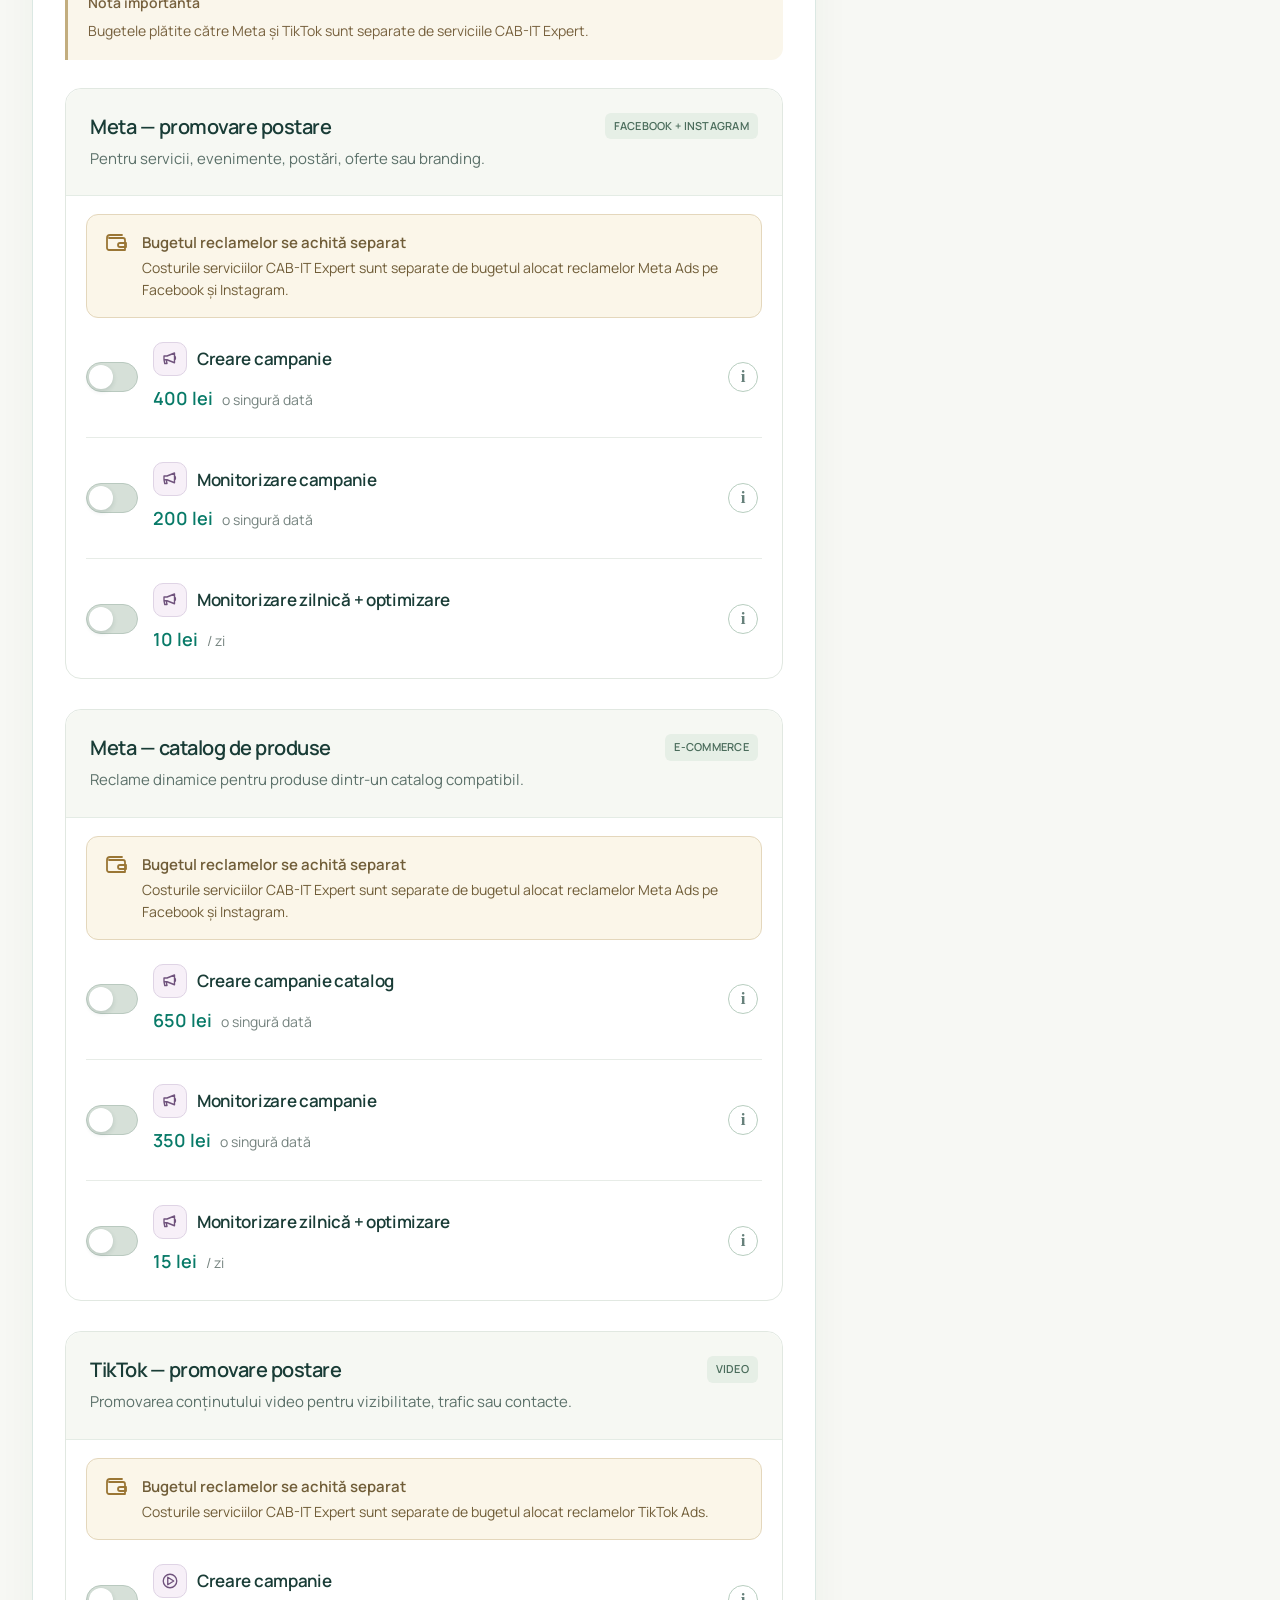
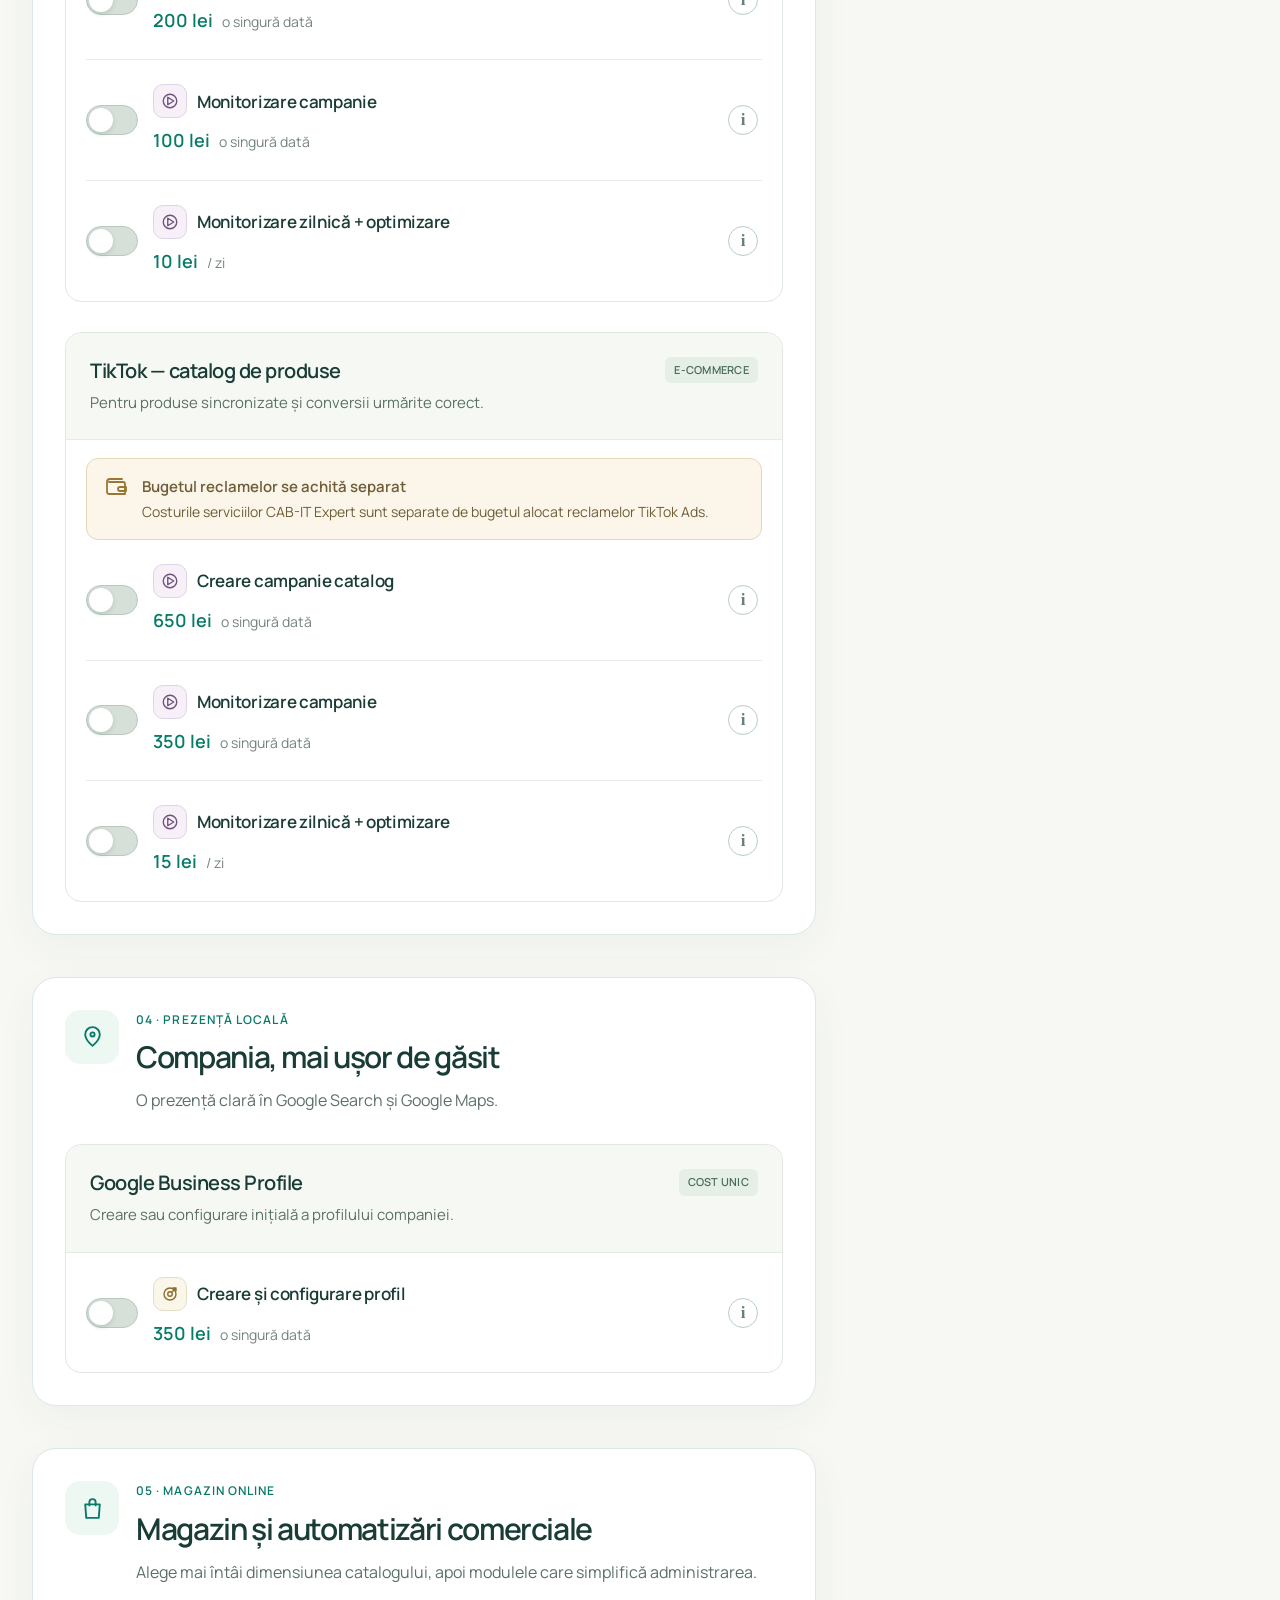
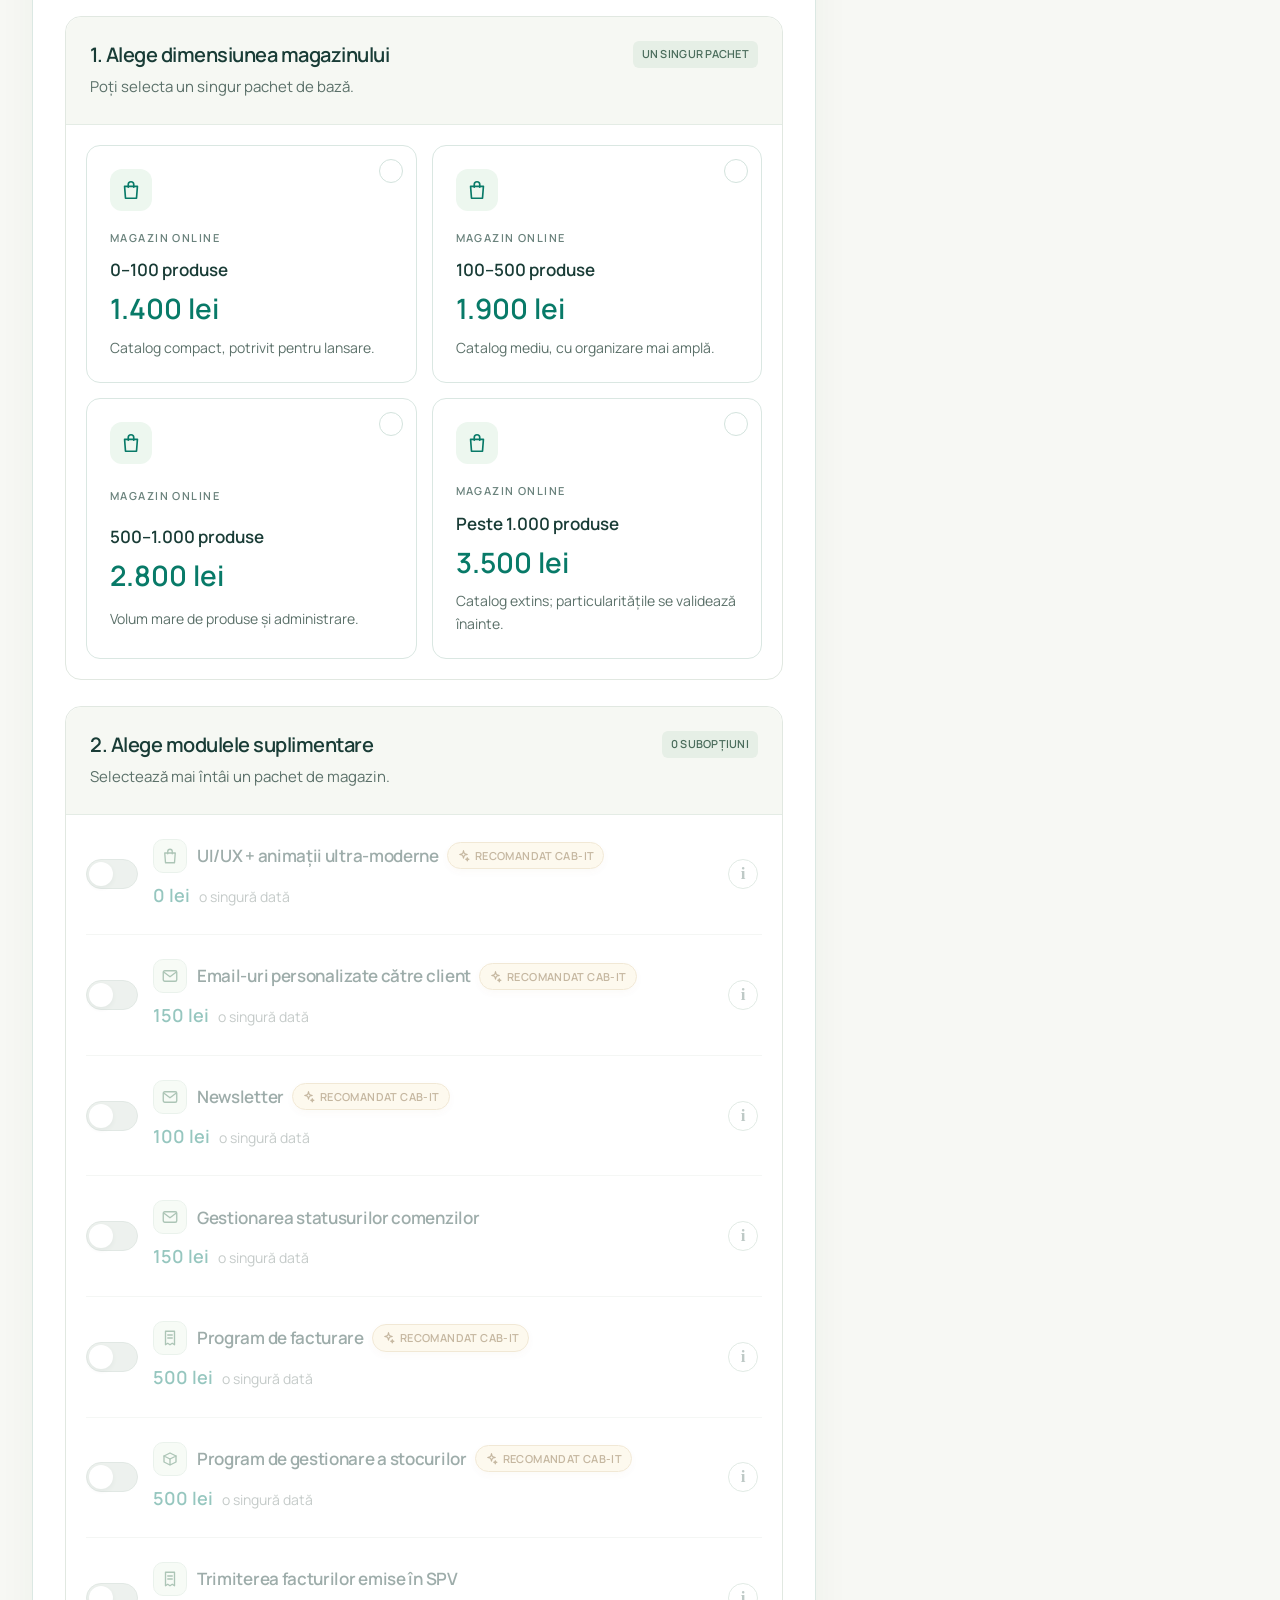
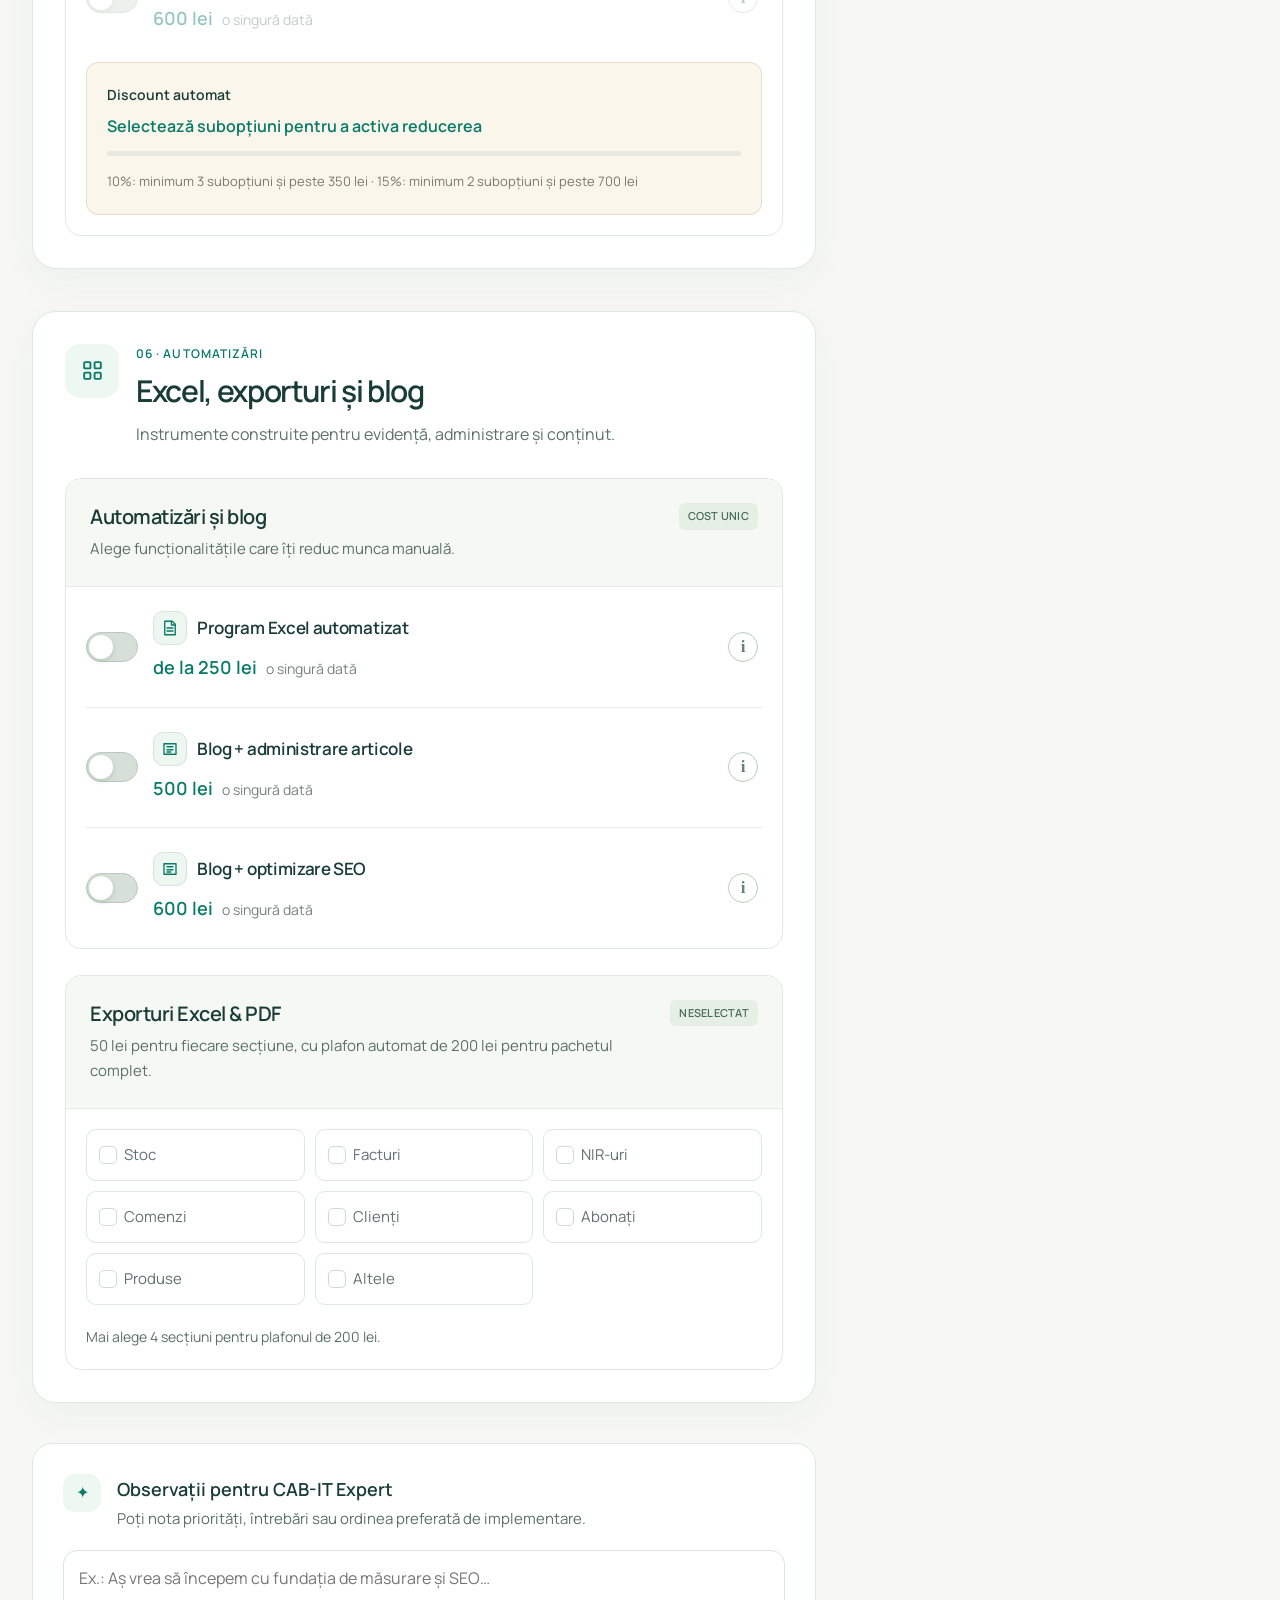
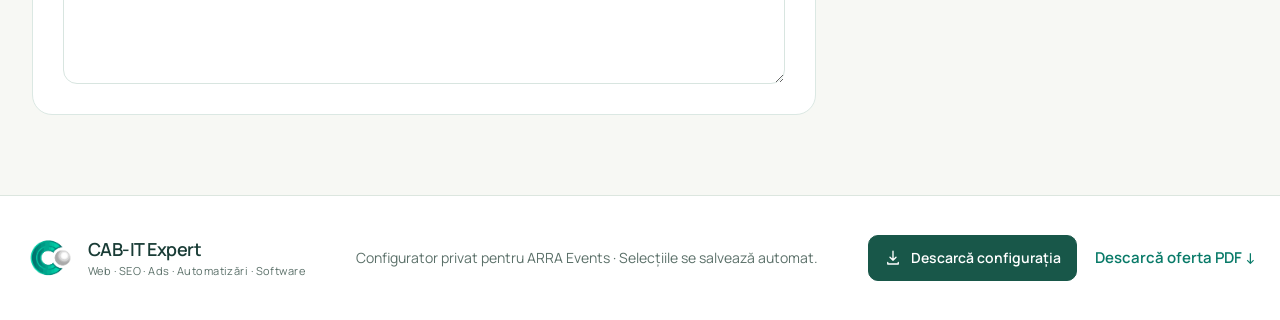
==== commit d471b1d2: "Improve campaign configuration controls" ====
--- a/cabitexpert/alege-urmatoarele-servicii/index.html
+++ b/cabitexpert/alege-urmatoarele-servicii/index.html
@@ -8,7 +8,7 @@
   <meta name="referrer" content="same-origin">
   <meta name="theme-color" content="#083f3a">
   <title>Alege următoarele servicii | CAB-IT Expert</title>
-  <link rel="stylesheet" href="assets/styles.css?v=20260923-5">
+  <link rel="stylesheet" href="assets/styles.css?v=20260923-11">
 </head>
 <body>
   <div class="ambient ambient-one" aria-hidden="true"></div>
@@ -125,10 +125,13 @@
   <footer>
     <div class="footer-brand"><img src="assets/cab-it-mark.png" width="516" height="484" alt=""><span><strong>CAB-IT Expert</strong><small>Web · SEO · Ads · Automatizări · Software</small></span></div>
     <p>Configurator privat pentru ARRA Events · Selecțiile se salvează automat.</p>
-    <a href="oferta-cab-it-expert-arra-events-2026.pdf" download>Descarcă oferta PDF ↓</a>
+    <div class="footer-downloads">
+      <button id="download-configuration" type="button"><svg viewBox="0 0 24 24" aria-hidden="true"><path d="M12 3v12m0 0 4-4m-4 4-4-4M5 18v2h14v-2"/></svg>Descarcă configurația</button>
+      <a href="oferta-cab-it-expert-arra-events-2026.pdf" download>Descarcă oferta PDF ↓</a>
+    </div>
   </footer>
 
-  <script src="assets/config.js?v=20260923-3"></script>
-  <script src="assets/app.js?v=20260923-4"></script>
+  <script src="assets/config.js?v=20260923-4"></script>
+  <script src="assets/app.js?v=20260923-10"></script>
 </body>
 </html>
--- a/cabitexpert/alege-urmatoarele-servicii/assets/styles.css
+++ b/cabitexpert/alege-urmatoarele-servicii/assets/styles.css
@@ -208,3 +208,37 @@
 .package-symbol svg{width:22px;height:22px}
 .package-card strong{margin-top:9px}
 @media(max-width:480px){.option-title-line{align-items:flex-start}.service-glyph{flex-basis:32px;width:32px;height:32px}.option-title-line h4{flex:1;min-width:calc(100% - 44px)}.mini-badge{margin-left:44px}.package-symbol{width:40px;height:40px}}
+.ad-budget-note{display:flex;align-items:flex-start;gap:13px;margin:18px 20px 0;padding:16px 18px;border:1px solid #e4d7bc;border-radius:12px;color:#705d38;background:#fbf6e9}
+.ad-budget-note>svg{flex:0 0 24px;width:24px;height:24px;margin-top:1px;color:#9a7635}
+.ad-budget-note p{display:grid;gap:3px;margin:0;line-height:1.55}
+.ad-budget-note strong{font-size:15px}
+.ad-budget-note span{font-size:14px}
+@media(max-width:480px){.ad-budget-note{margin:15px 14px 0;padding:15px}.ad-budget-note strong{font-size:15px}.ad-budget-note span{font-size:14px;line-height:1.7}}
+.daily-control{display:grid;grid-template-columns:minmax(0,1fr) minmax(0,1fr);gap:12px;margin:0 0 18px 67px}
+.daily-start,.daily-days{display:grid;grid-template-columns:auto minmax(0,1fr);align-items:center;gap:6px 11px;min-width:0;padding:17px;border:1px solid #dbe7df;border-radius:12px;background:#fff}
+.daily-start>svg,.daily-days>svg{grid-row:1;width:22px;height:22px;color:var(--teal)}
+.daily-start>span,.daily-days>span{display:grid;gap:3px;min-width:0}
+.daily-start strong,.daily-days strong{font-size:15px;line-height:1.4}.daily-start small,.daily-days small{color:var(--muted);font-size:13px;line-height:1.5}
+.daily-start input{grid-column:1/-1;width:100%;height:48px;margin-top:7px;padding:0 12px;border:1px solid #bfcfc3;border-radius:9px;background:#fff;color:var(--ink);font-size:16px}
+.daily-days .stepper{grid-column:1/-1;justify-self:start;margin-top:7px}.daily-days .stepper output{min-width:74px}
+@media(max-width:780px){.daily-control{margin-left:0}}
+@media(max-width:580px){.daily-control{grid-template-columns:1fr}.daily-start,.daily-days{padding:15px}.daily-days .stepper{justify-self:stretch}.daily-days .stepper output{flex:1}}
+.mini-badge{display:inline-flex;align-items:center;gap:5px;padding:6px 9px;border:1px solid #dfca9d;border-radius:999px;color:#76551f;background:#fbf1d8;font-size:11px;font-weight:800;line-height:1.2;letter-spacing:.035em;box-shadow:0 3px 10px rgba(142,105,39,.08)}
+.mini-badge svg{width:13px;height:13px;stroke-width:2}
+.service-option.selected .mini-badge{border-color:#b8d7c3;color:#1f674f;background:#e2f2e6}
+@media(max-width:480px){.mini-badge{width:max-content;max-width:calc(100% - 44px);margin-left:44px;padding:6px 9px}}
+.item-note{display:grid;grid-template-columns:auto minmax(0,1fr);align-items:start;gap:5px 11px;margin:0 0 18px 67px;padding:17px;border:1px solid #ddd9c9;border-radius:12px;background:#fffdf7}
+.item-note>svg{grid-row:1;width:22px;height:22px;color:#967440}
+.item-note>span{display:grid;gap:3px}.item-note strong{font-size:15px;line-height:1.4}.item-note small{color:var(--muted);font-size:13px;line-height:1.5}
+.item-note textarea{grid-column:1/-1;width:100%;min-height:76px;margin-top:7px;padding:12px 13px;resize:vertical;border:1px solid #cfc9b8;border-radius:9px;outline:0;background:#fff;color:var(--ink);font-size:15px;line-height:1.65}
+.item-note textarea:focus{border-color:#a78955;box-shadow:0 0 0 3px rgba(167,137,85,.13)}
+.item-note textarea::placeholder{color:#8c948d}
+@media(max-width:780px){.item-note{margin-left:0}}
+@media(max-width:480px){.item-note{padding:15px}.item-note textarea{font-size:16px}}
+.footer-downloads{display:flex;align-items:center;gap:18px}
+.footer-downloads button{display:inline-flex;align-items:center;gap:9px;min-height:46px;padding:10px 15px;border:1px solid var(--teal-dark);border-radius:10px;color:#fff;background:var(--teal-dark);font-size:14px;font-weight:700}
+.footer-downloads button:hover{background:#0a705e}.footer-downloads button svg{width:18px;height:18px}.footer-downloads a{color:var(--teal);font-size:15px;font-weight:700}
+@media(max-width:780px){.footer-downloads{width:100%;align-items:stretch;flex-direction:column}.footer-downloads button{justify-content:center}.footer-downloads a{text-align:center}}
+[hidden]{display:none!important}
+.package-start{display:grid;gap:12px}
+.package-start .item-note{margin:0}
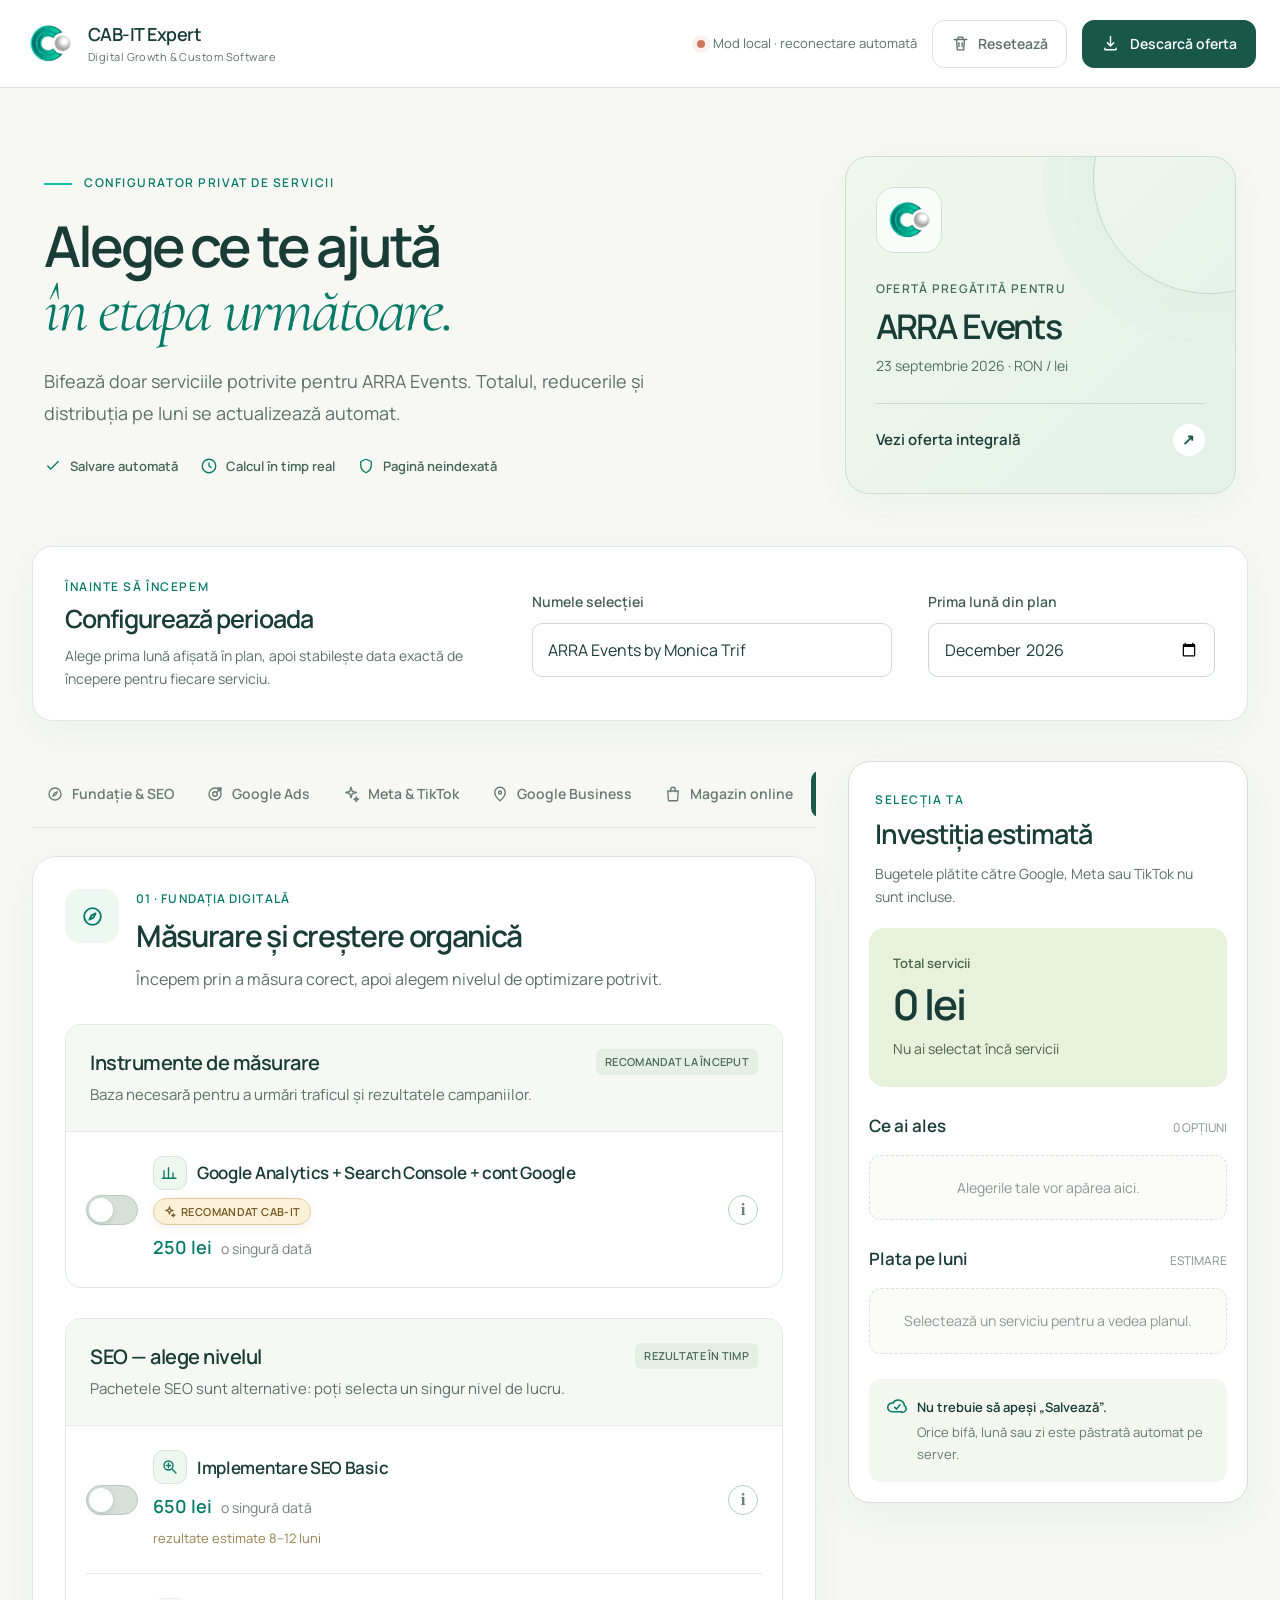
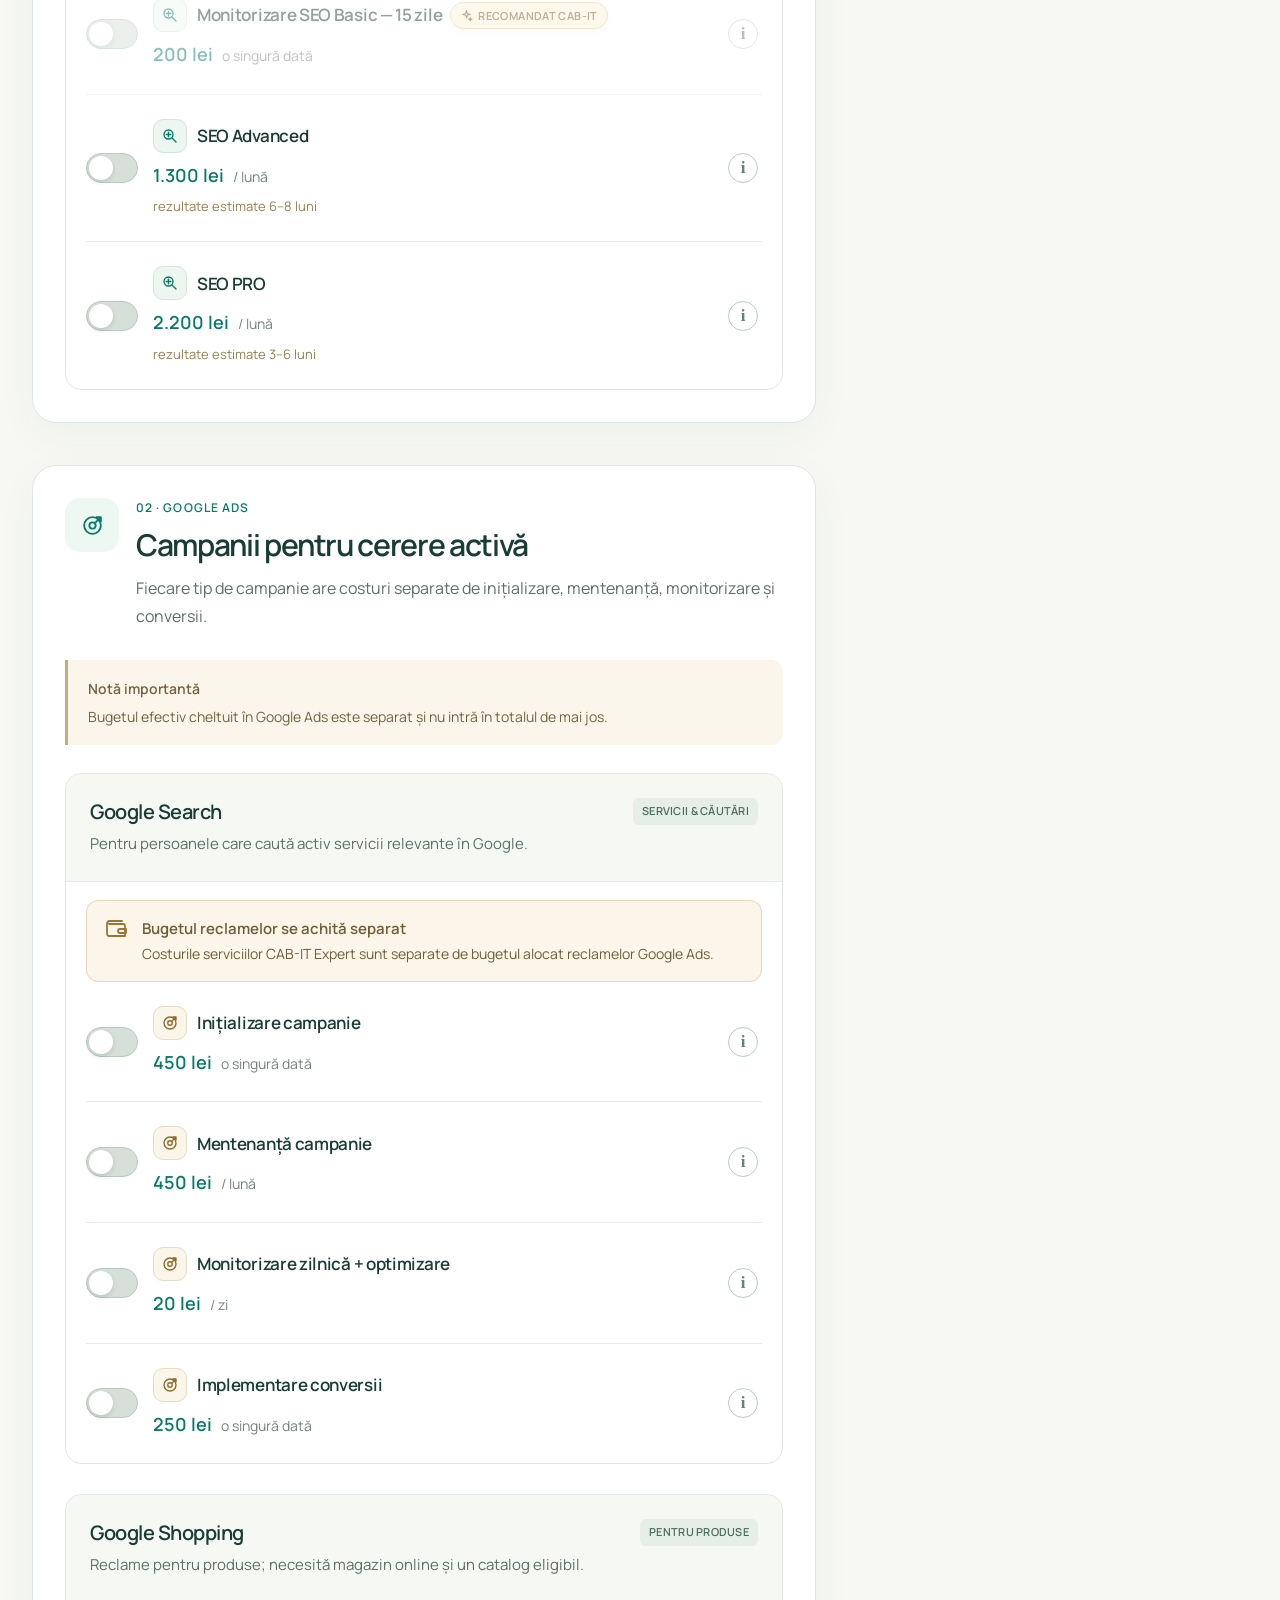
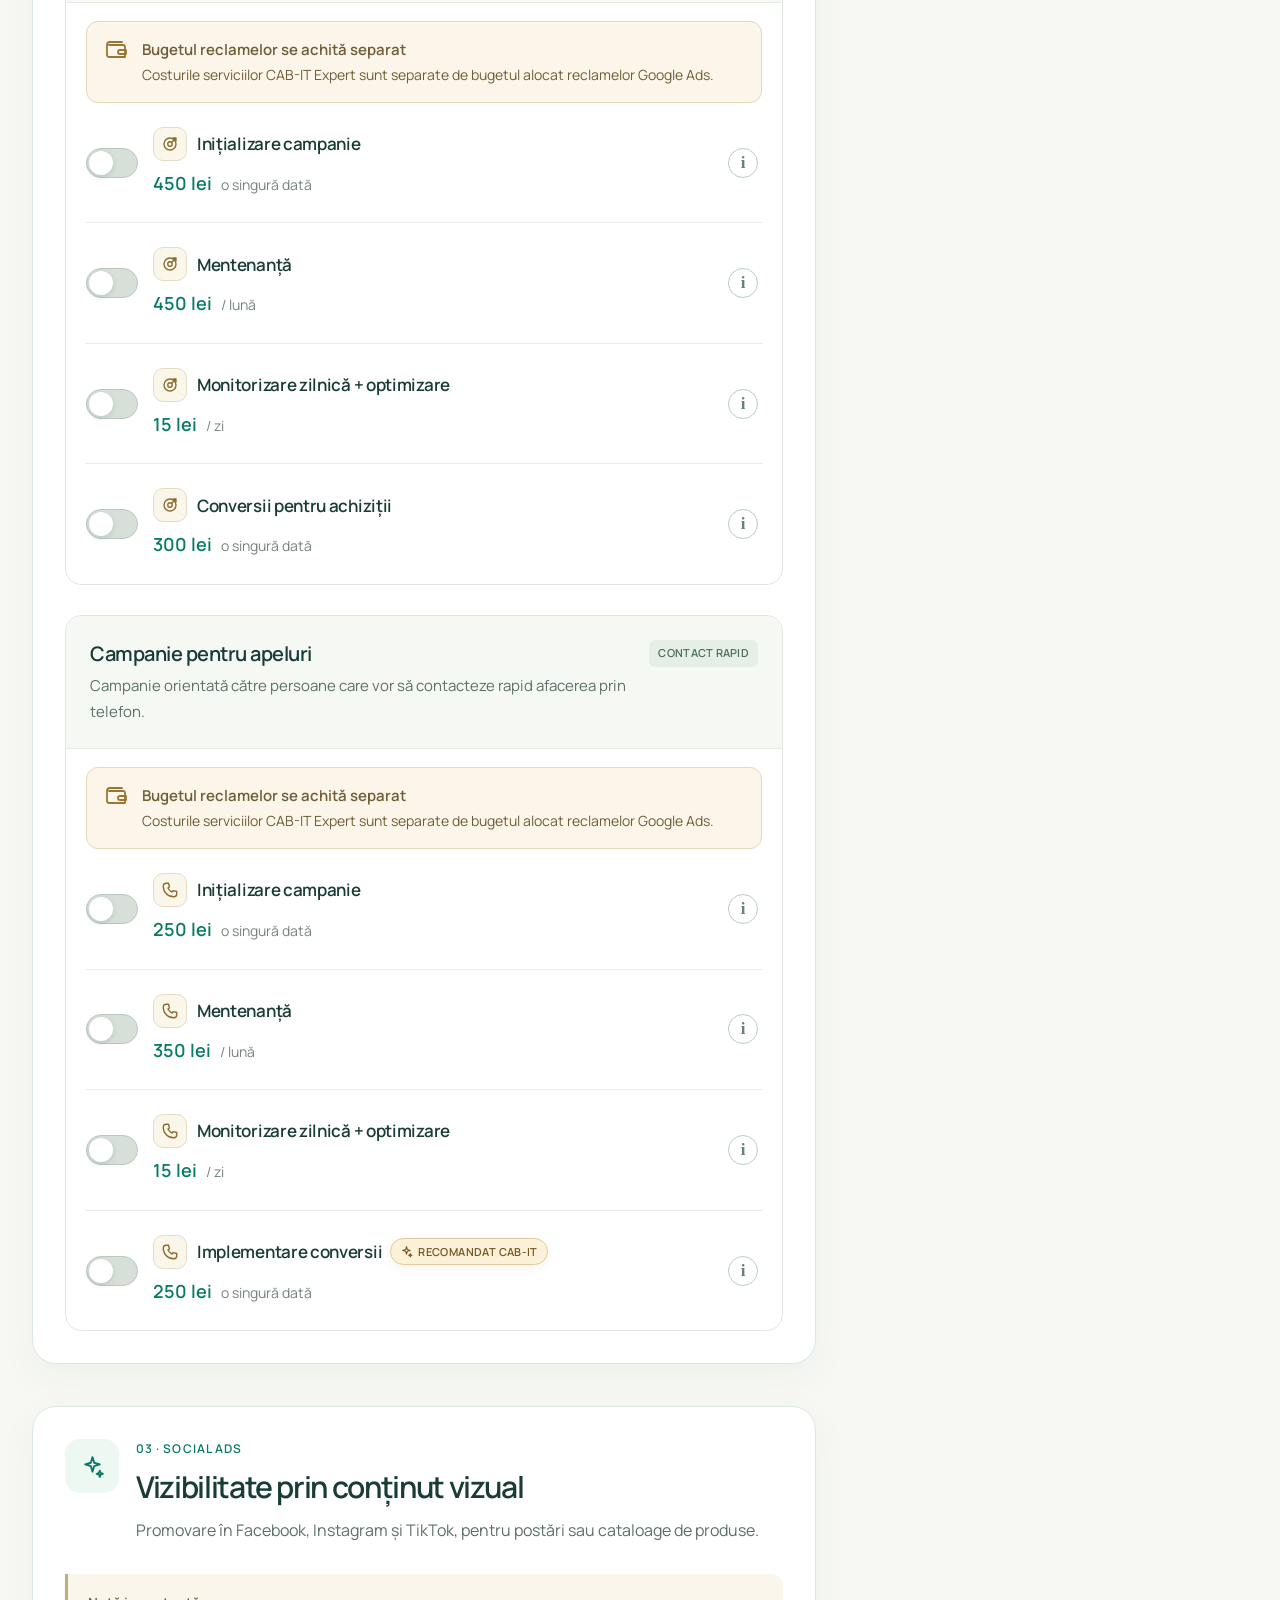
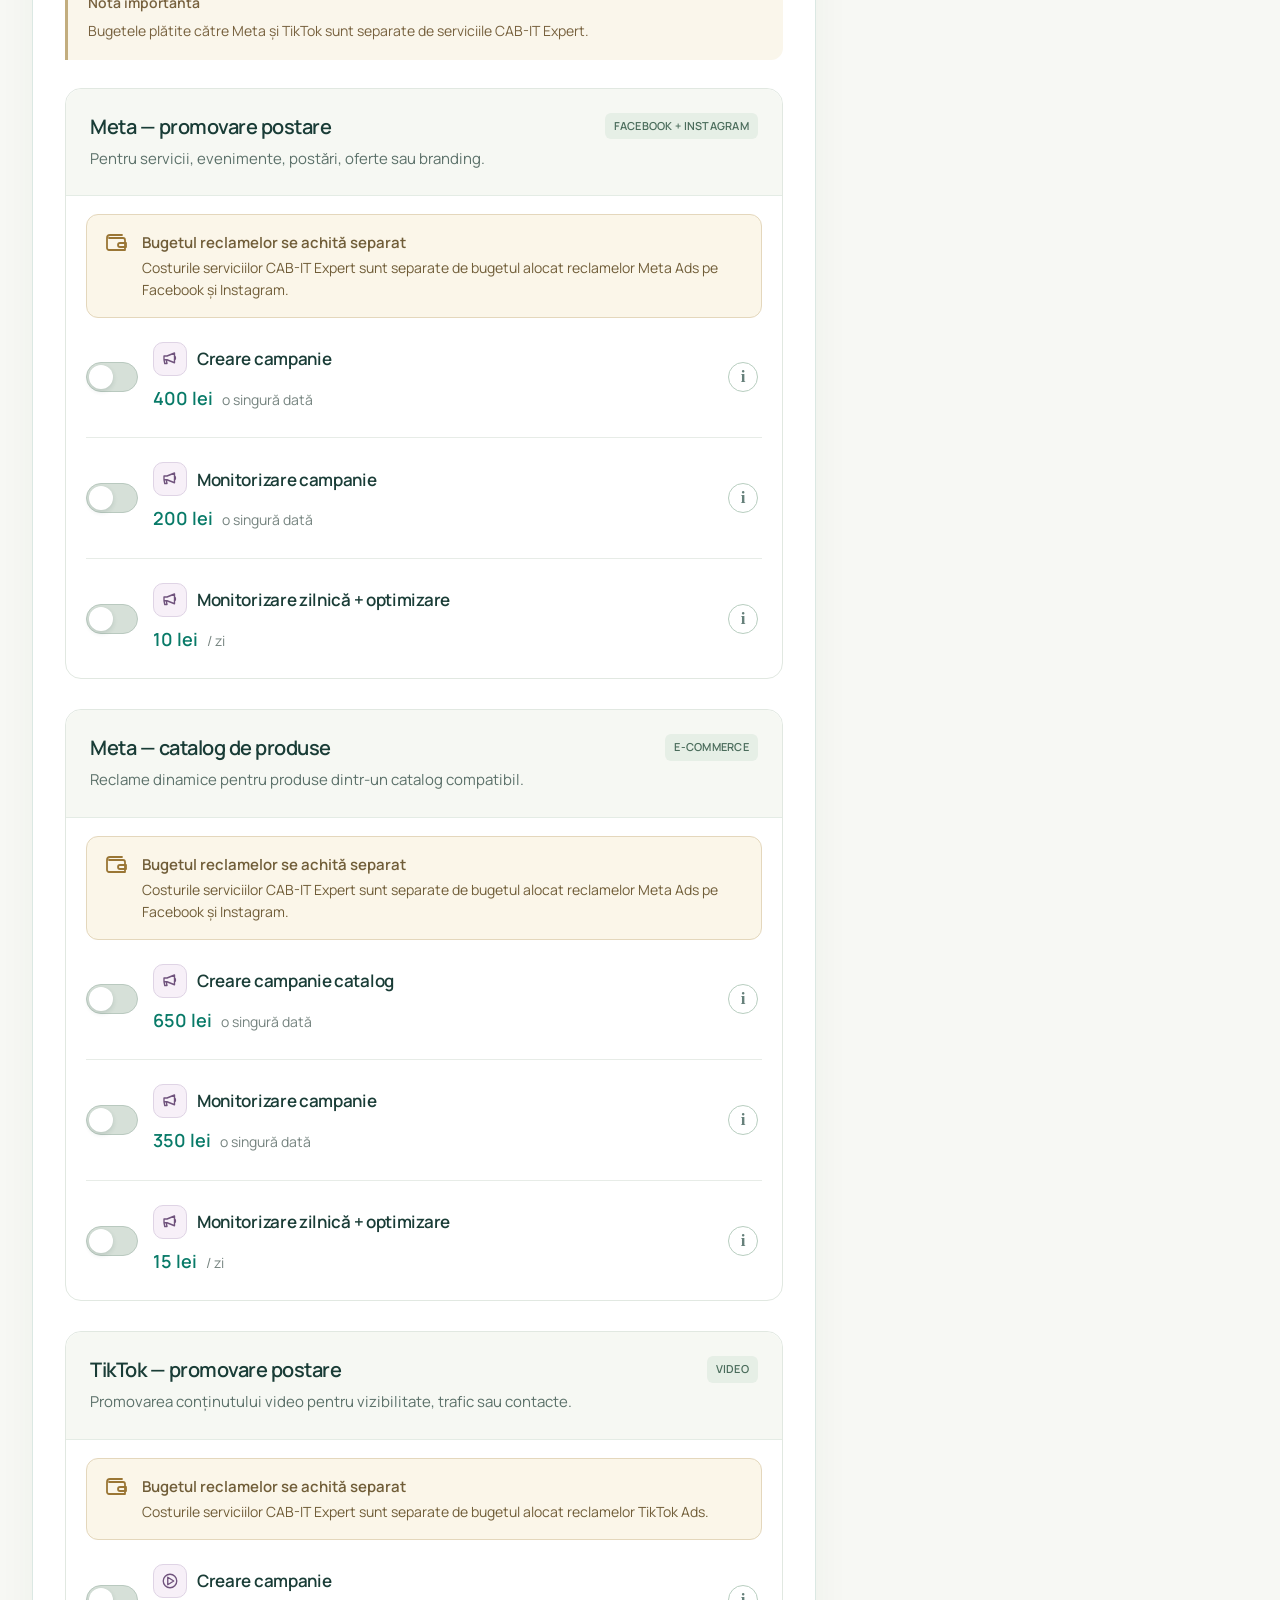
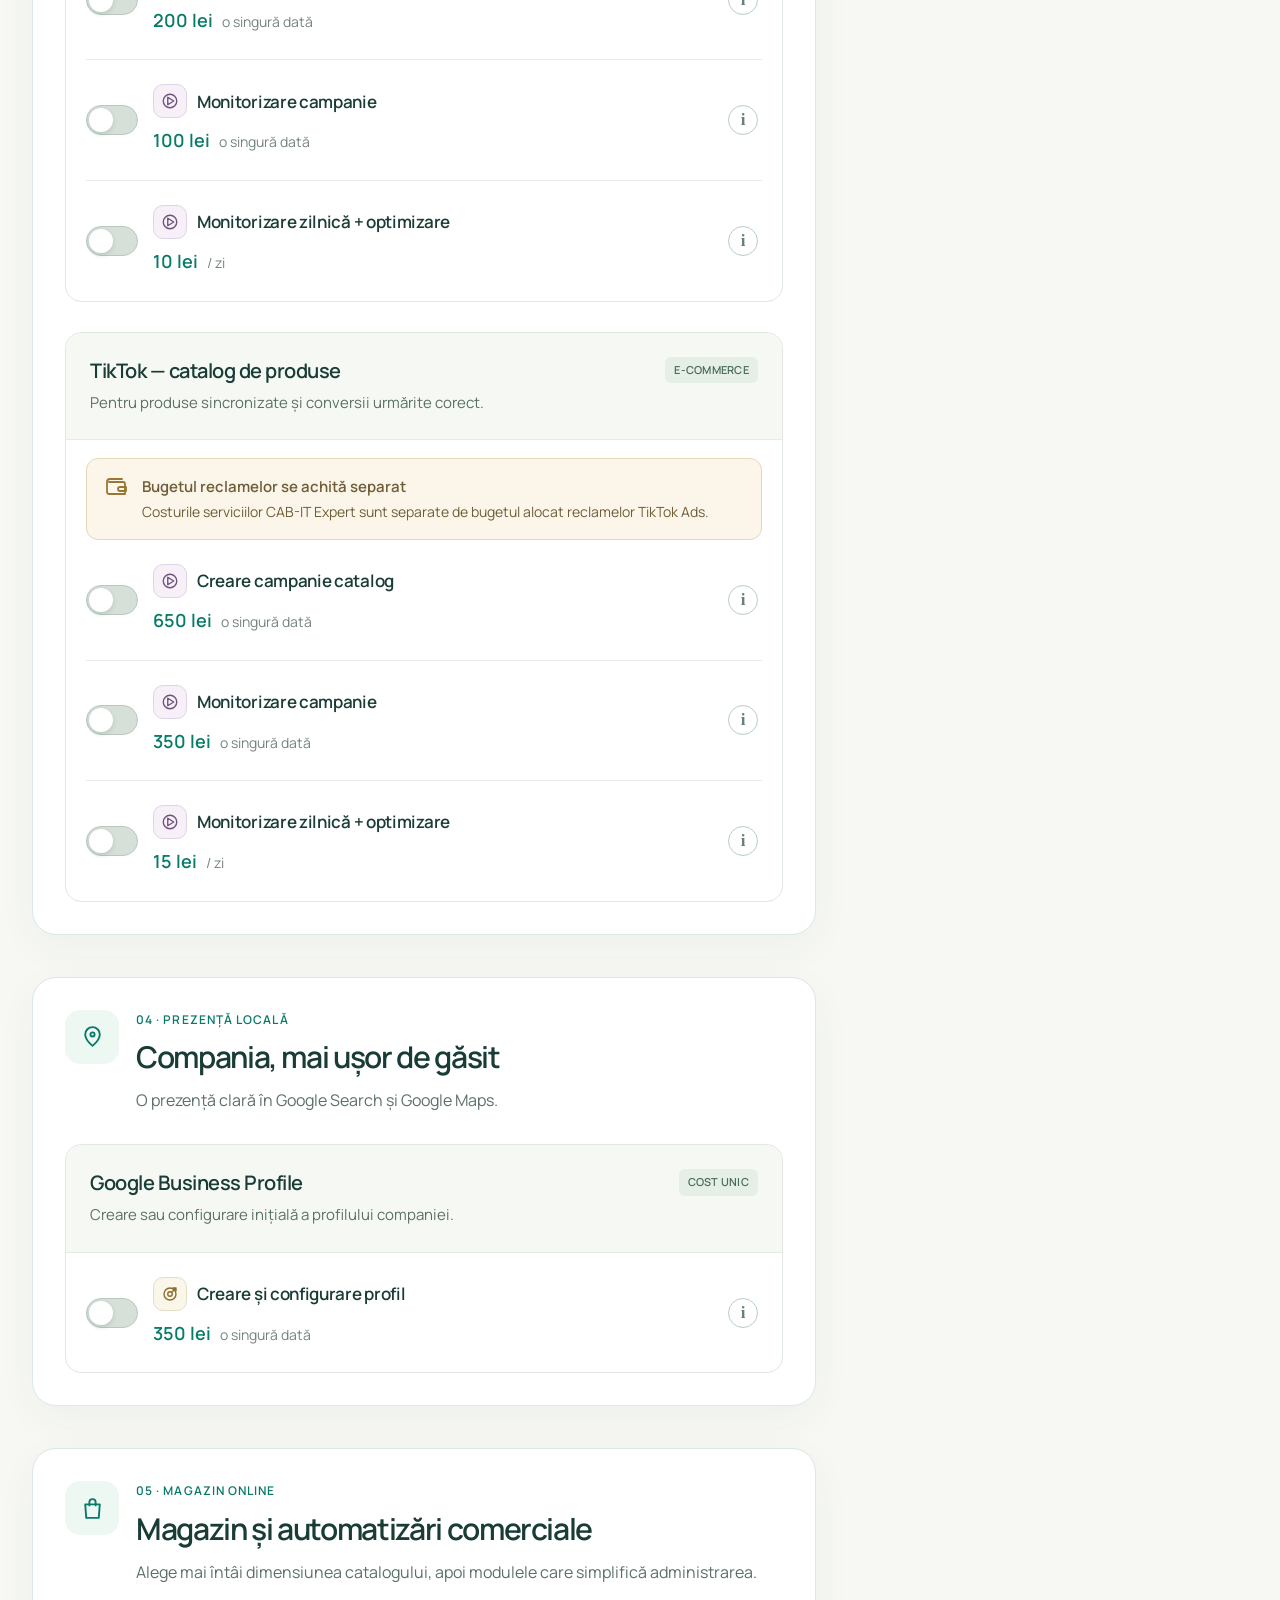
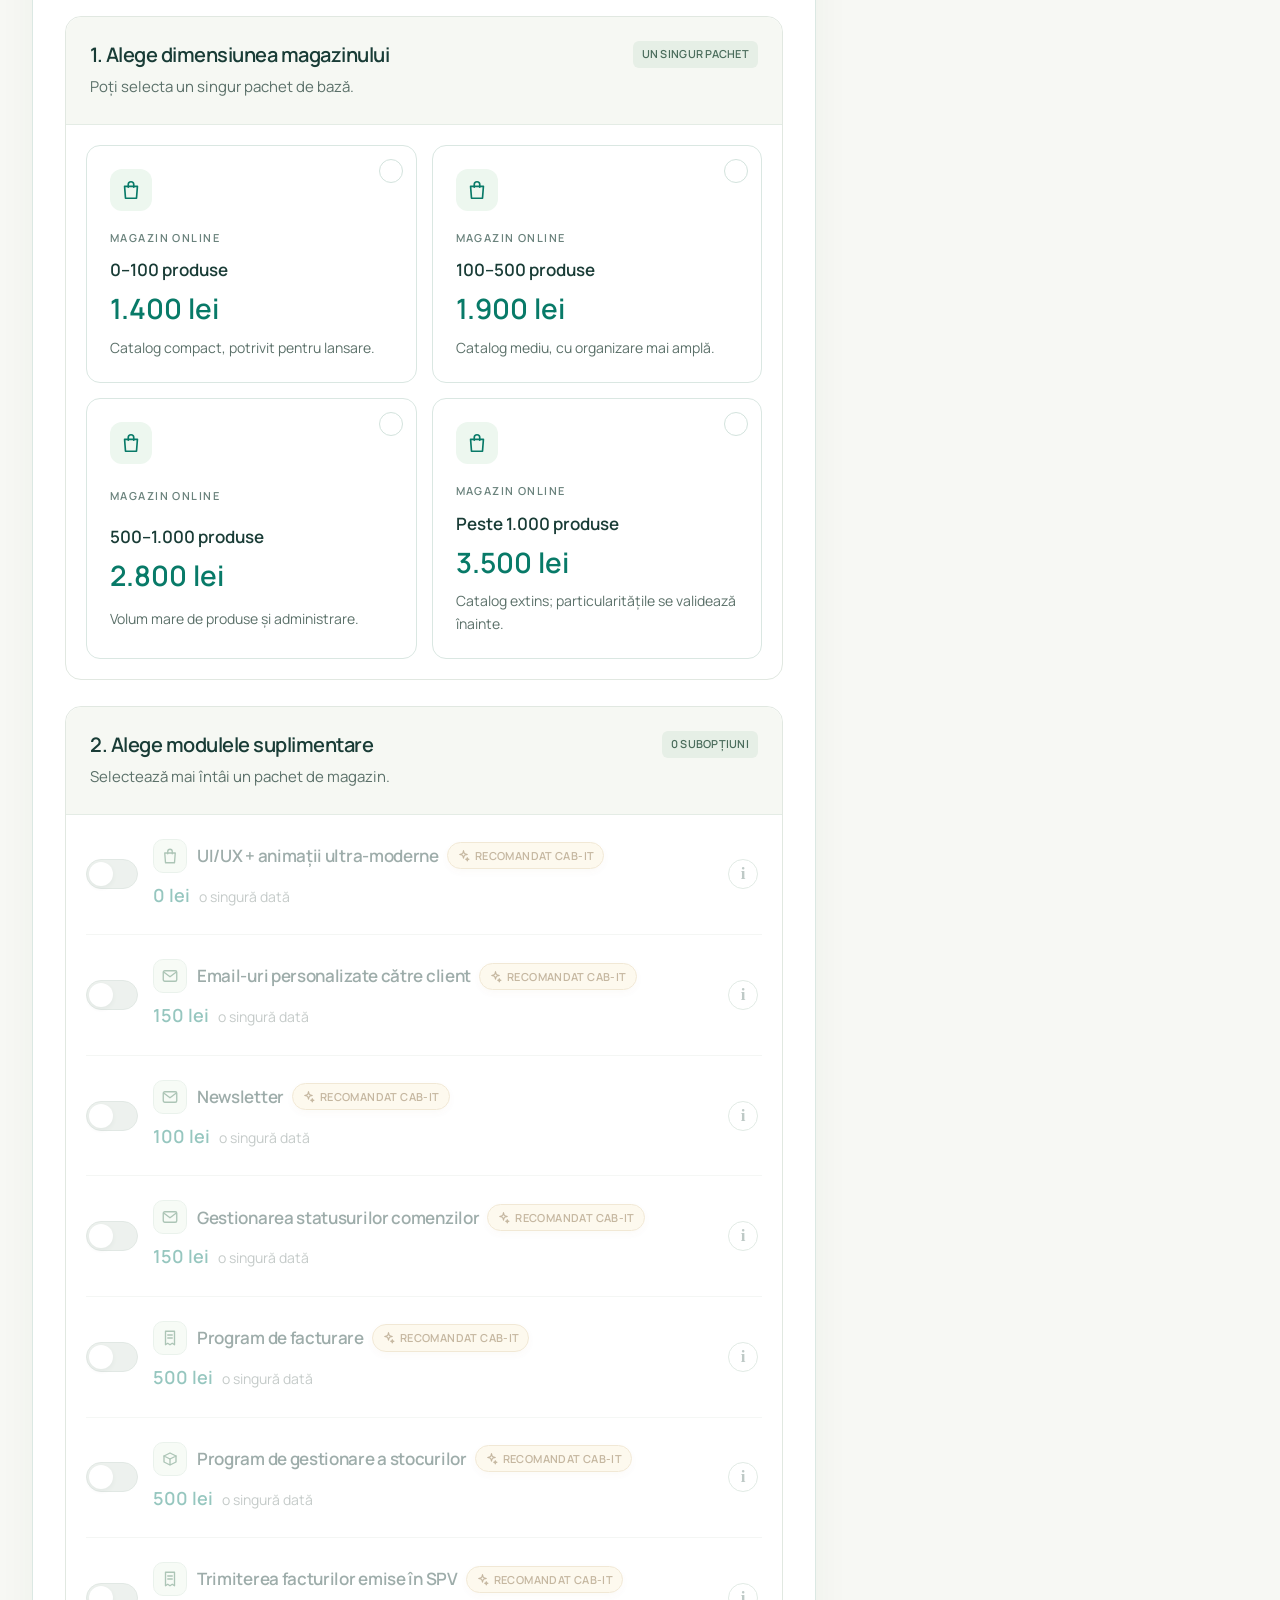
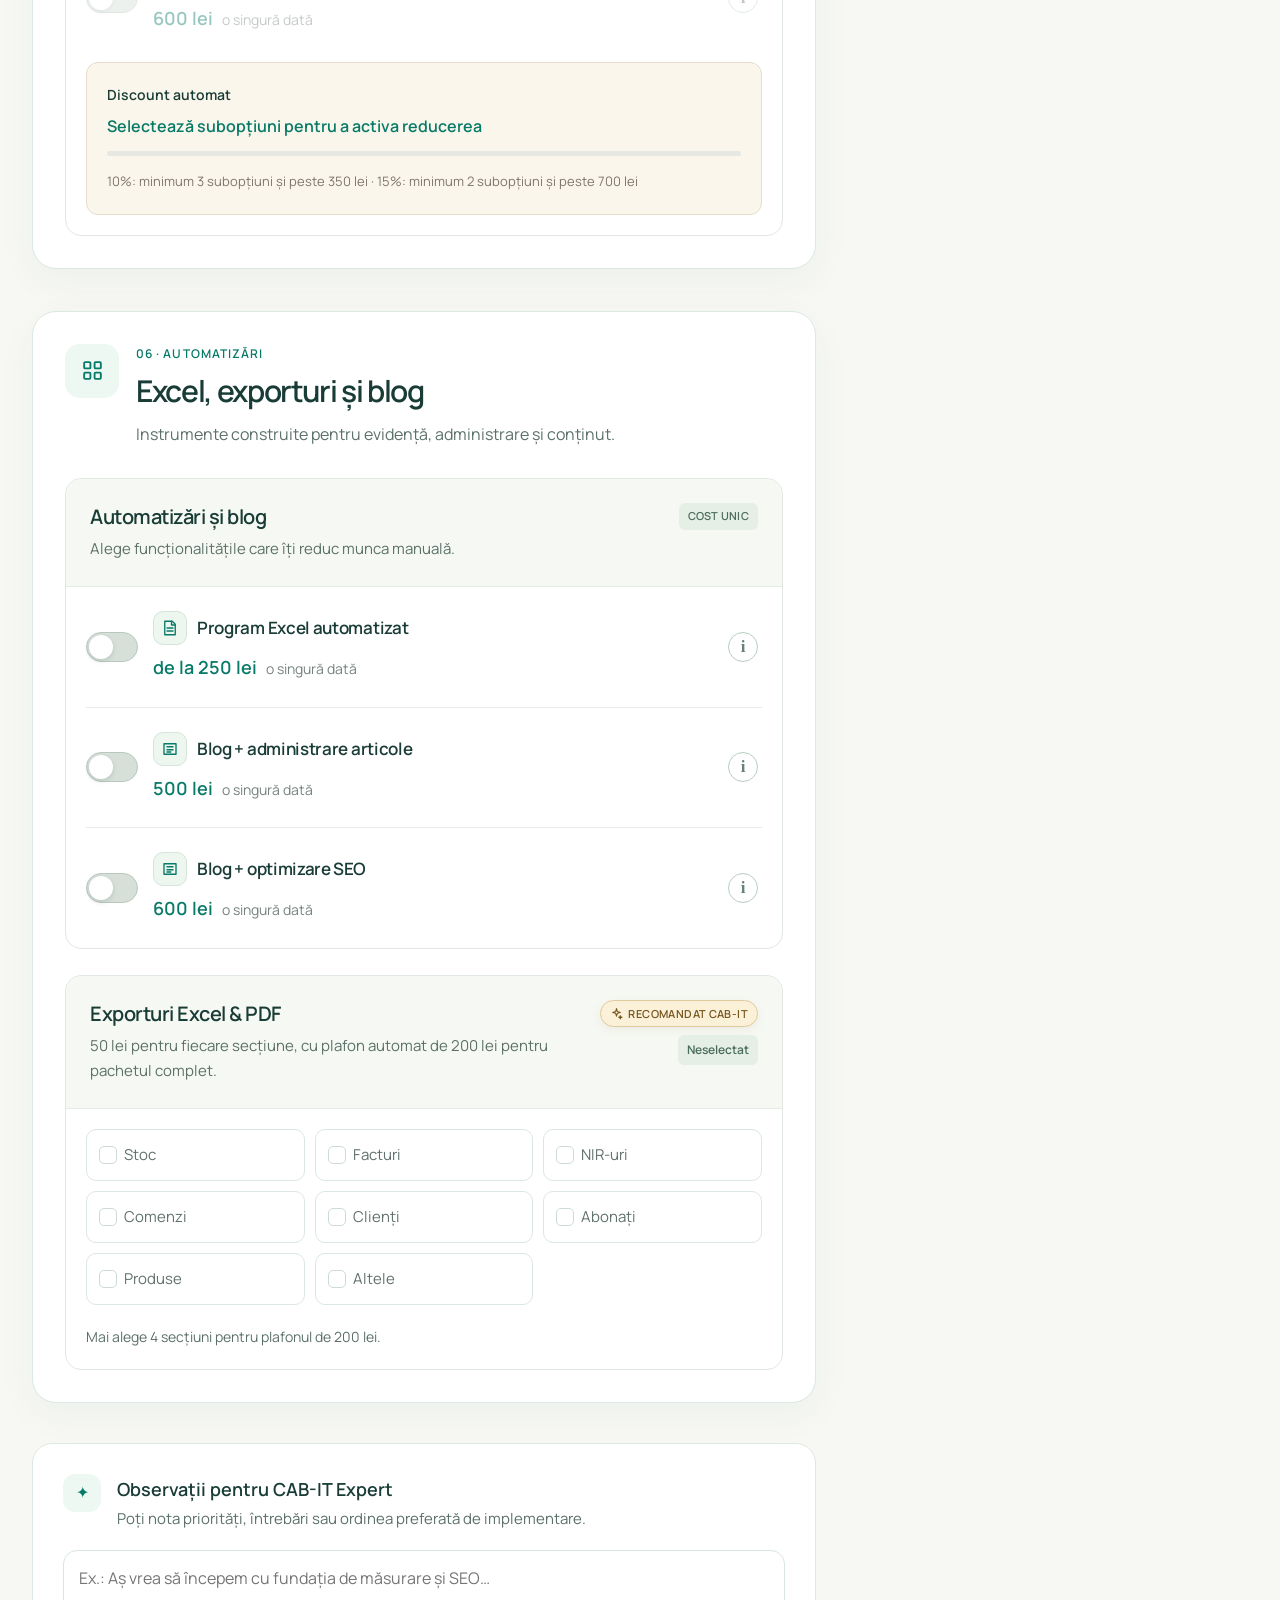
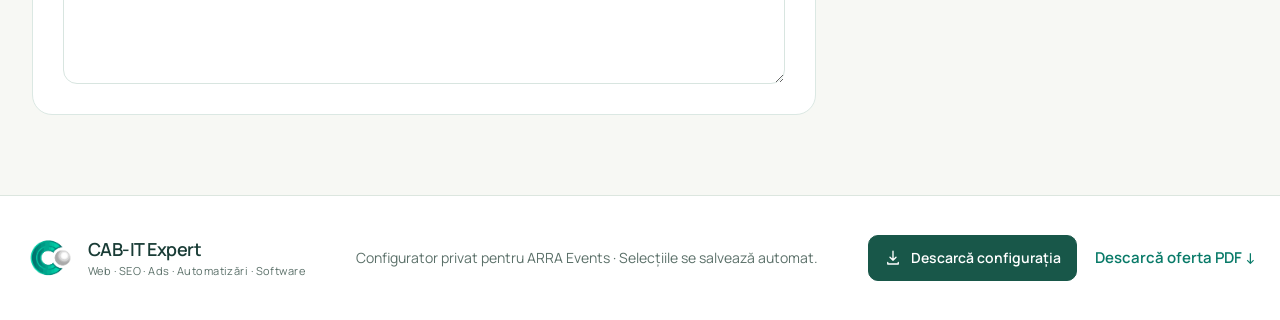
==== commit c9aa29d4: "Mark additional services as recommended" ====
--- a/cabitexpert/alege-urmatoarele-servicii/index.html
+++ b/cabitexpert/alege-urmatoarele-servicii/index.html
@@ -8,7 +8,7 @@
   <meta name="referrer" content="same-origin">
   <meta name="theme-color" content="#083f3a">
   <title>Alege următoarele servicii | CAB-IT Expert</title>
-  <link rel="stylesheet" href="assets/styles.css?v=20260923-11">
+  <link rel="stylesheet" href="assets/styles.css?v=20260923-12">
 </head>
 <body>
   <div class="ambient ambient-one" aria-hidden="true"></div>
@@ -131,7 +131,7 @@
     </div>
   </footer>
 
-  <script src="assets/config.js?v=20260923-4"></script>
-  <script src="assets/app.js?v=20260923-10"></script>
+  <script src="assets/config.js?v=20260923-5"></script>
+  <script src="assets/app.js?v=20260923-11"></script>
 </body>
 </html>
--- a/cabitexpert/alege-urmatoarele-servicii/assets/styles.css
+++ b/cabitexpert/alege-urmatoarele-servicii/assets/styles.css
@@ -242,3 +242,6 @@
 [hidden]{display:none!important}
 .package-start{display:grid;gap:12px}
 .package-start .item-note{margin:0}
+.bundle-header-badges{display:flex;align-items:flex-end;flex-direction:column;gap:8px;flex-shrink:0}
+.bundle-price-badge{padding:5px 9px;border-radius:6px;color:#4a6c5b;background:#e6efe6;font-size:12px;font-weight:700}
+@media(max-width:480px){.bundle-header-badges{align-items:flex-start}.bundle-header-badges .mini-badge{margin-left:0;max-width:100%}}
